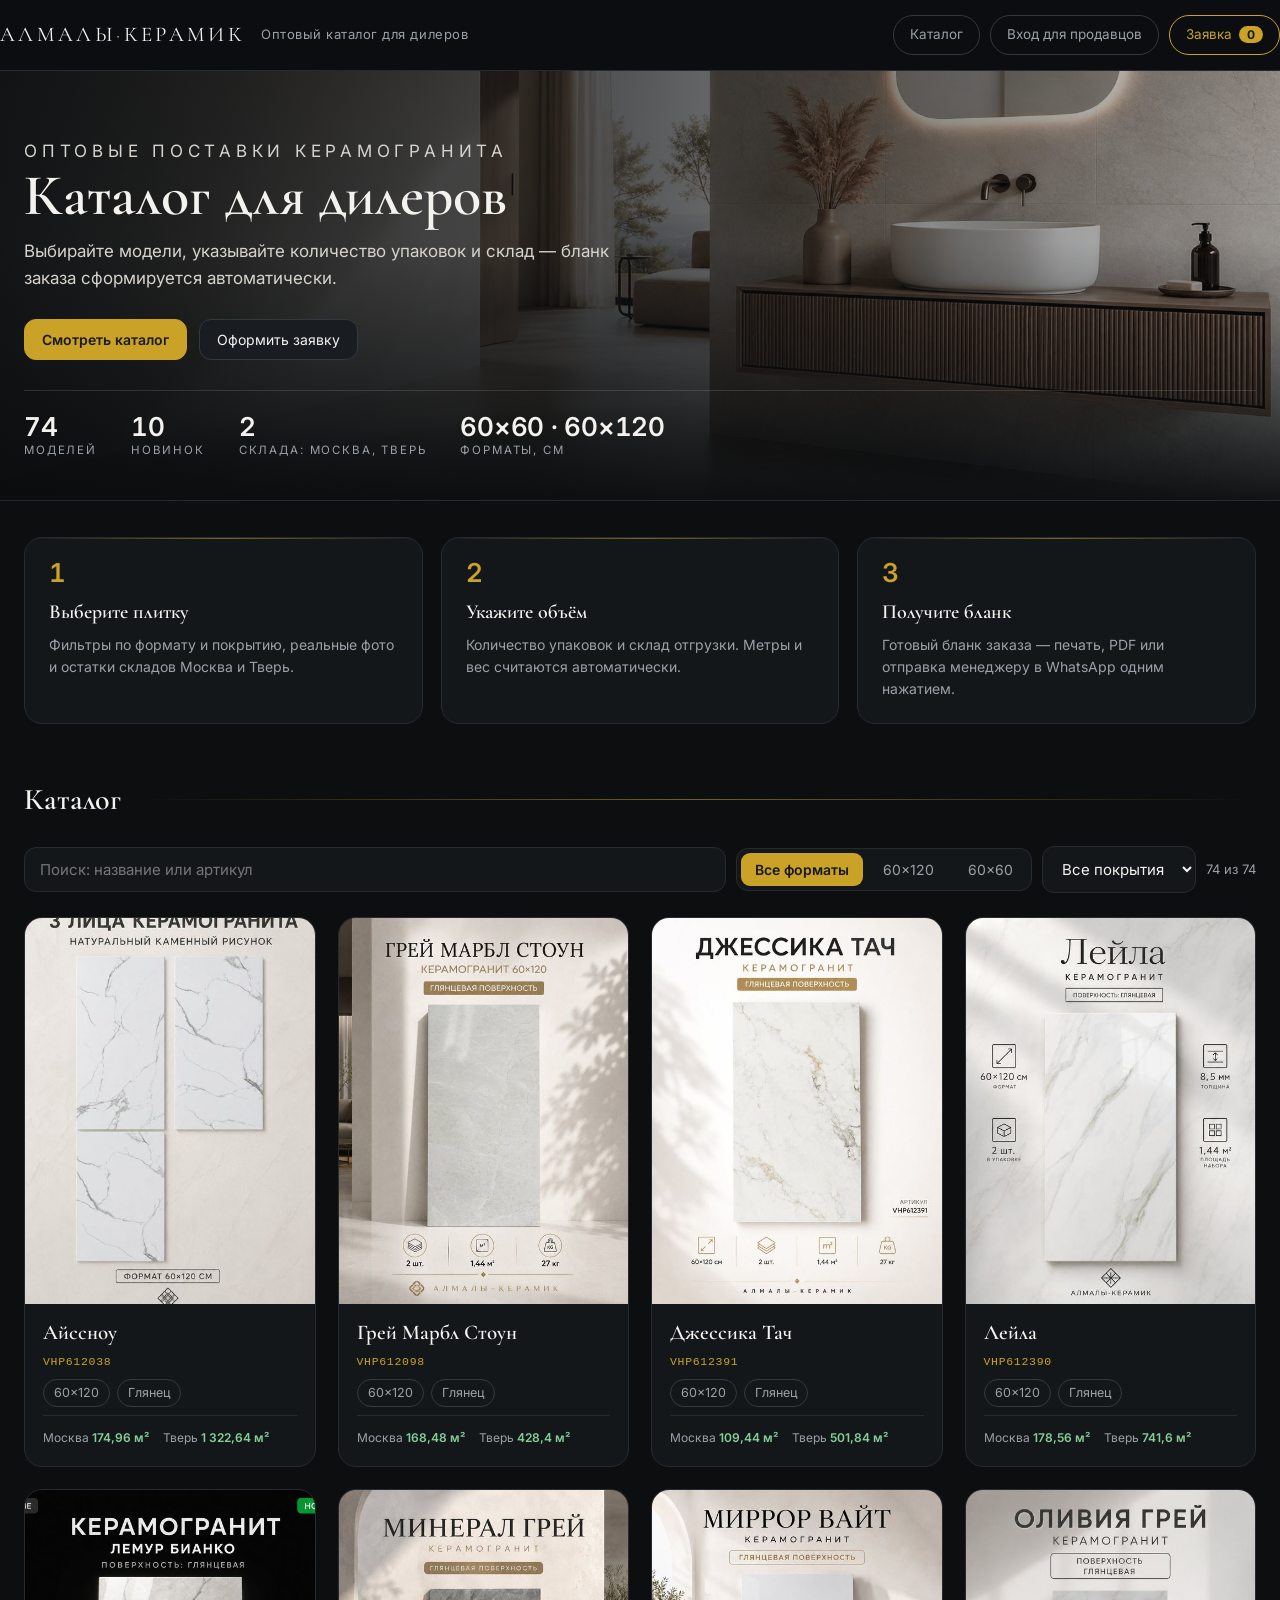
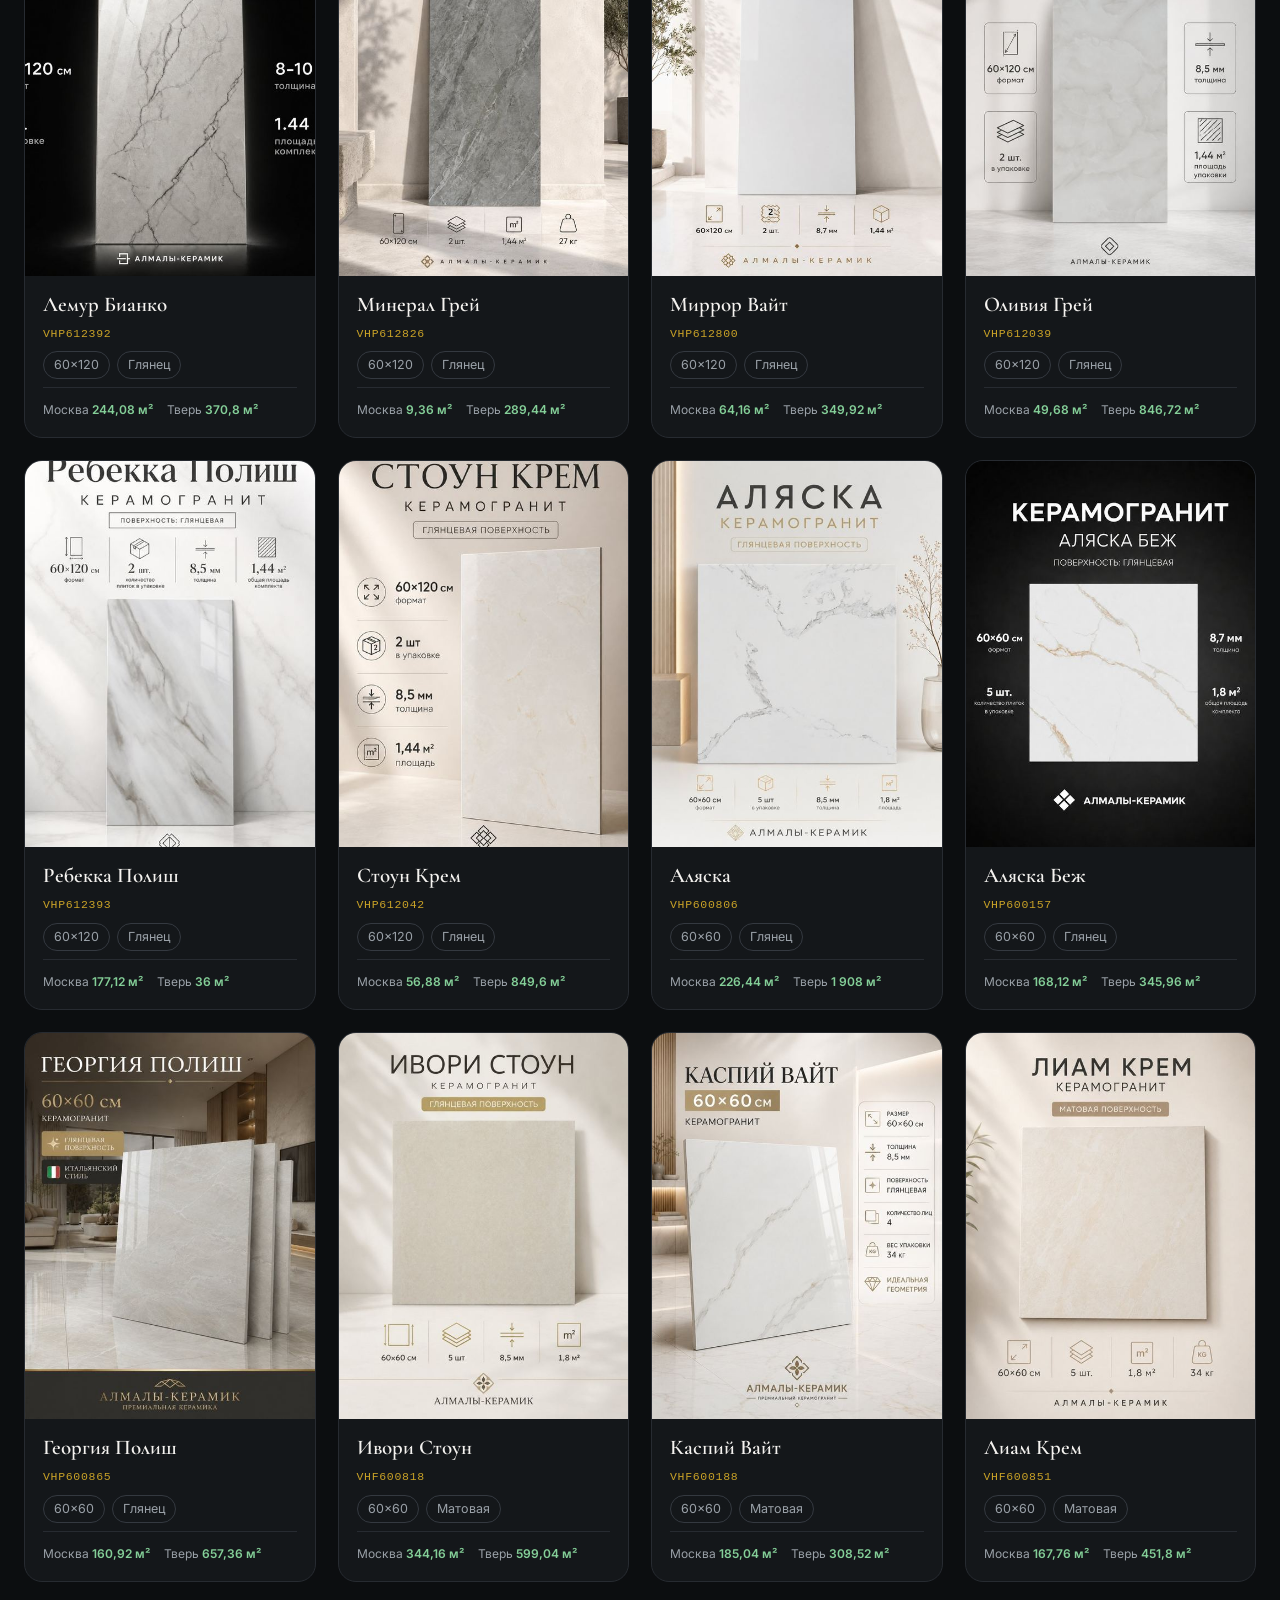
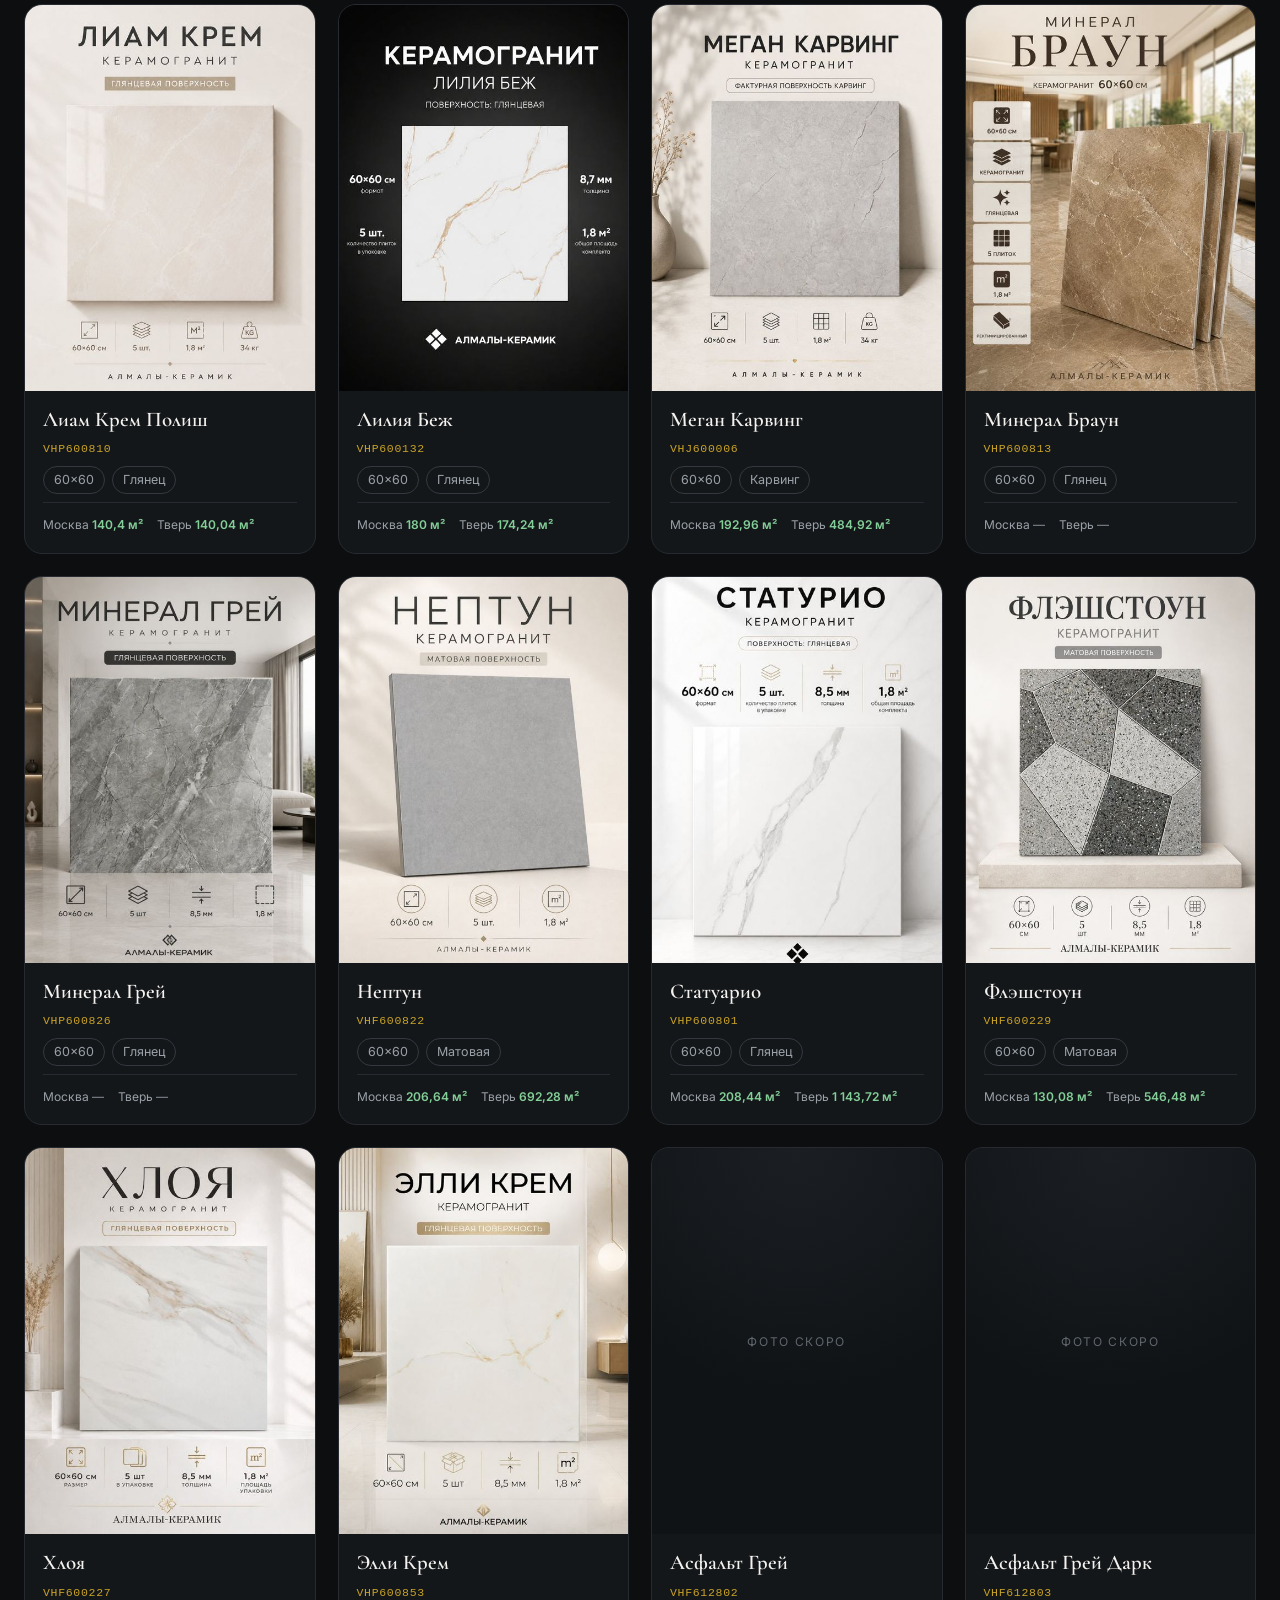
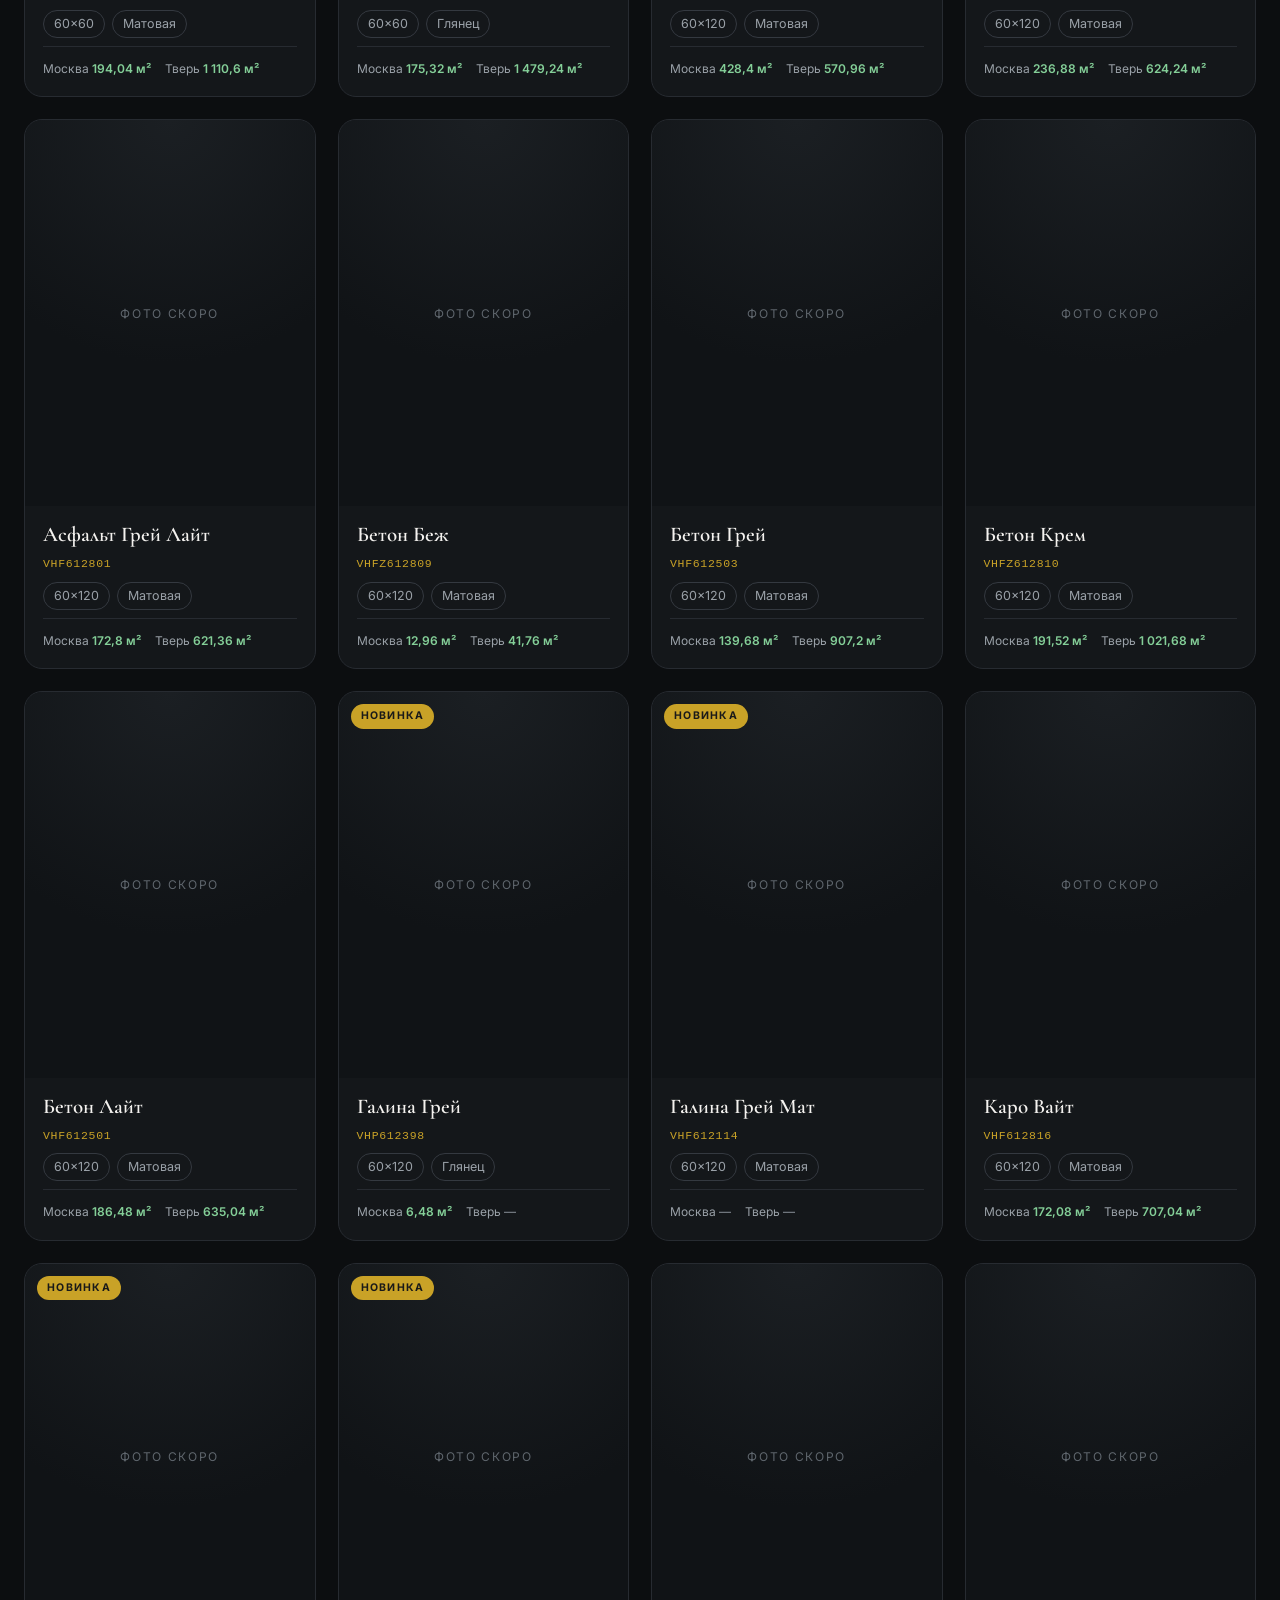
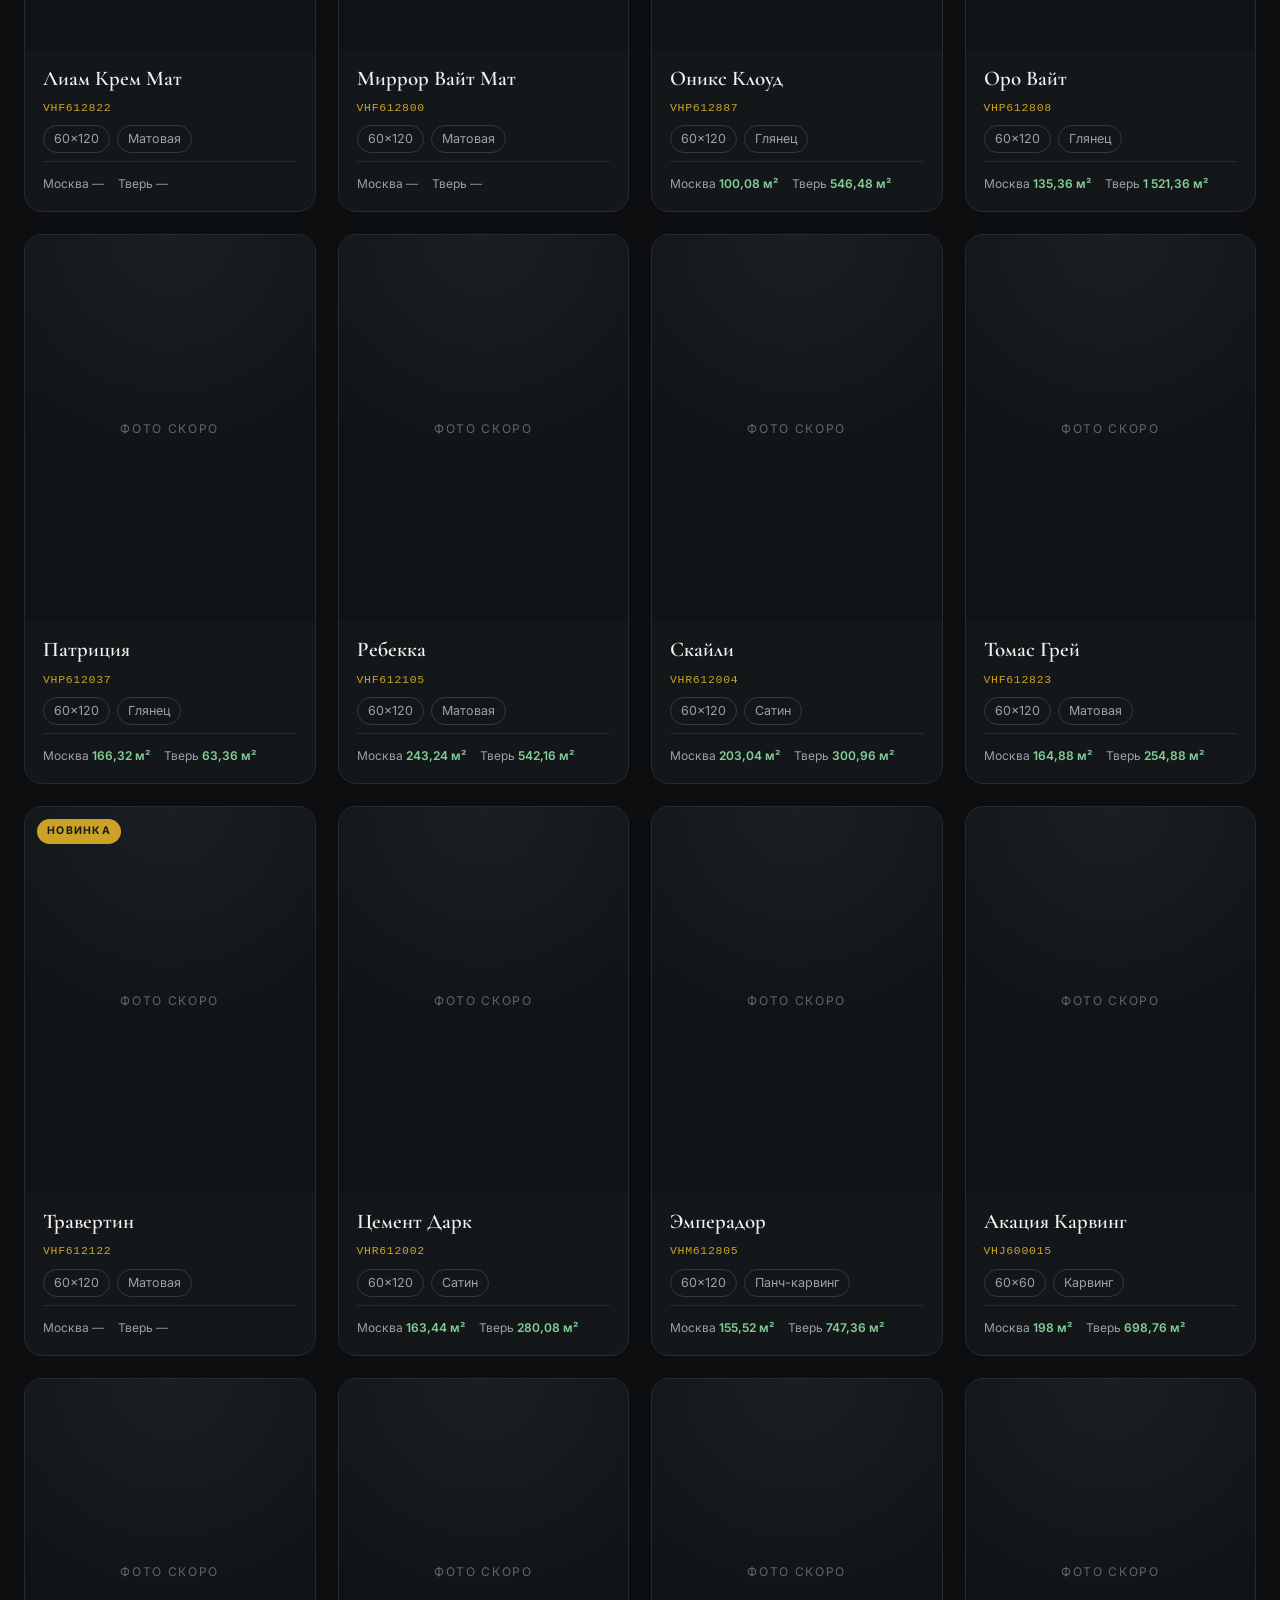
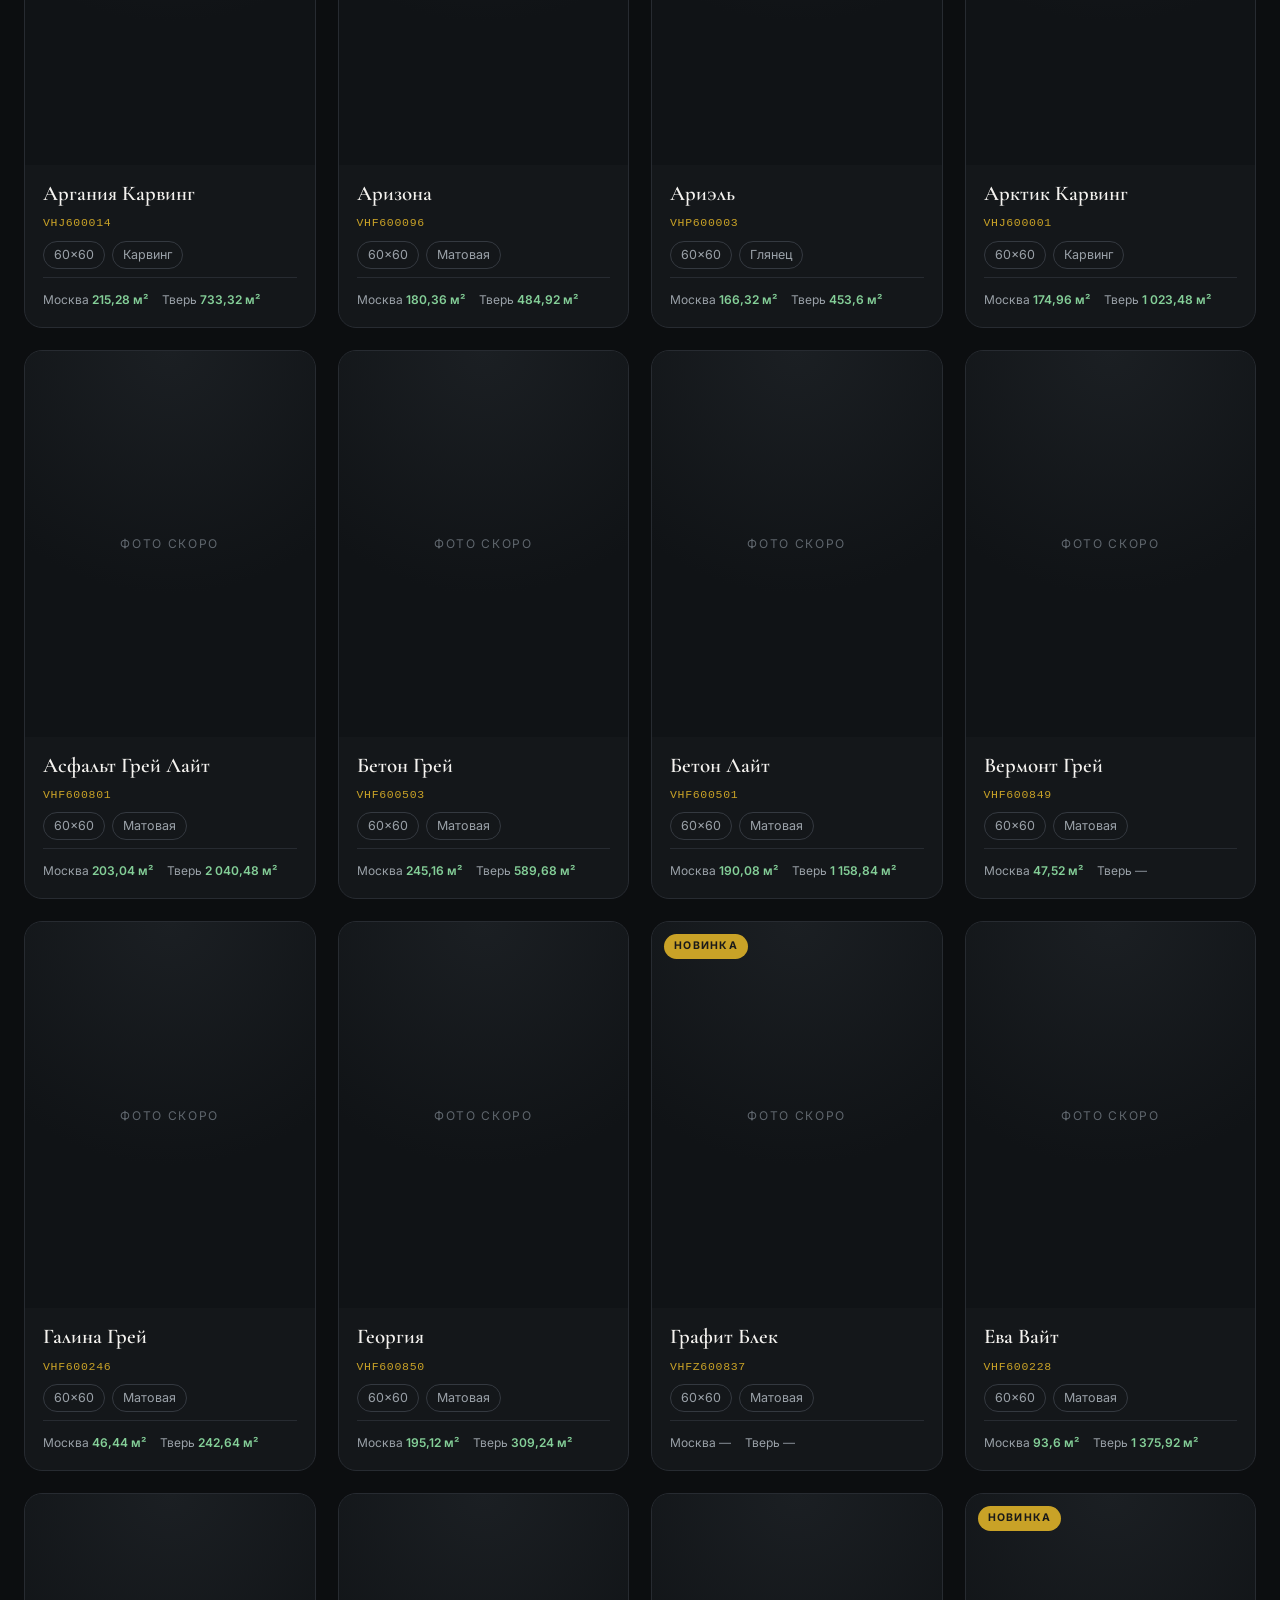
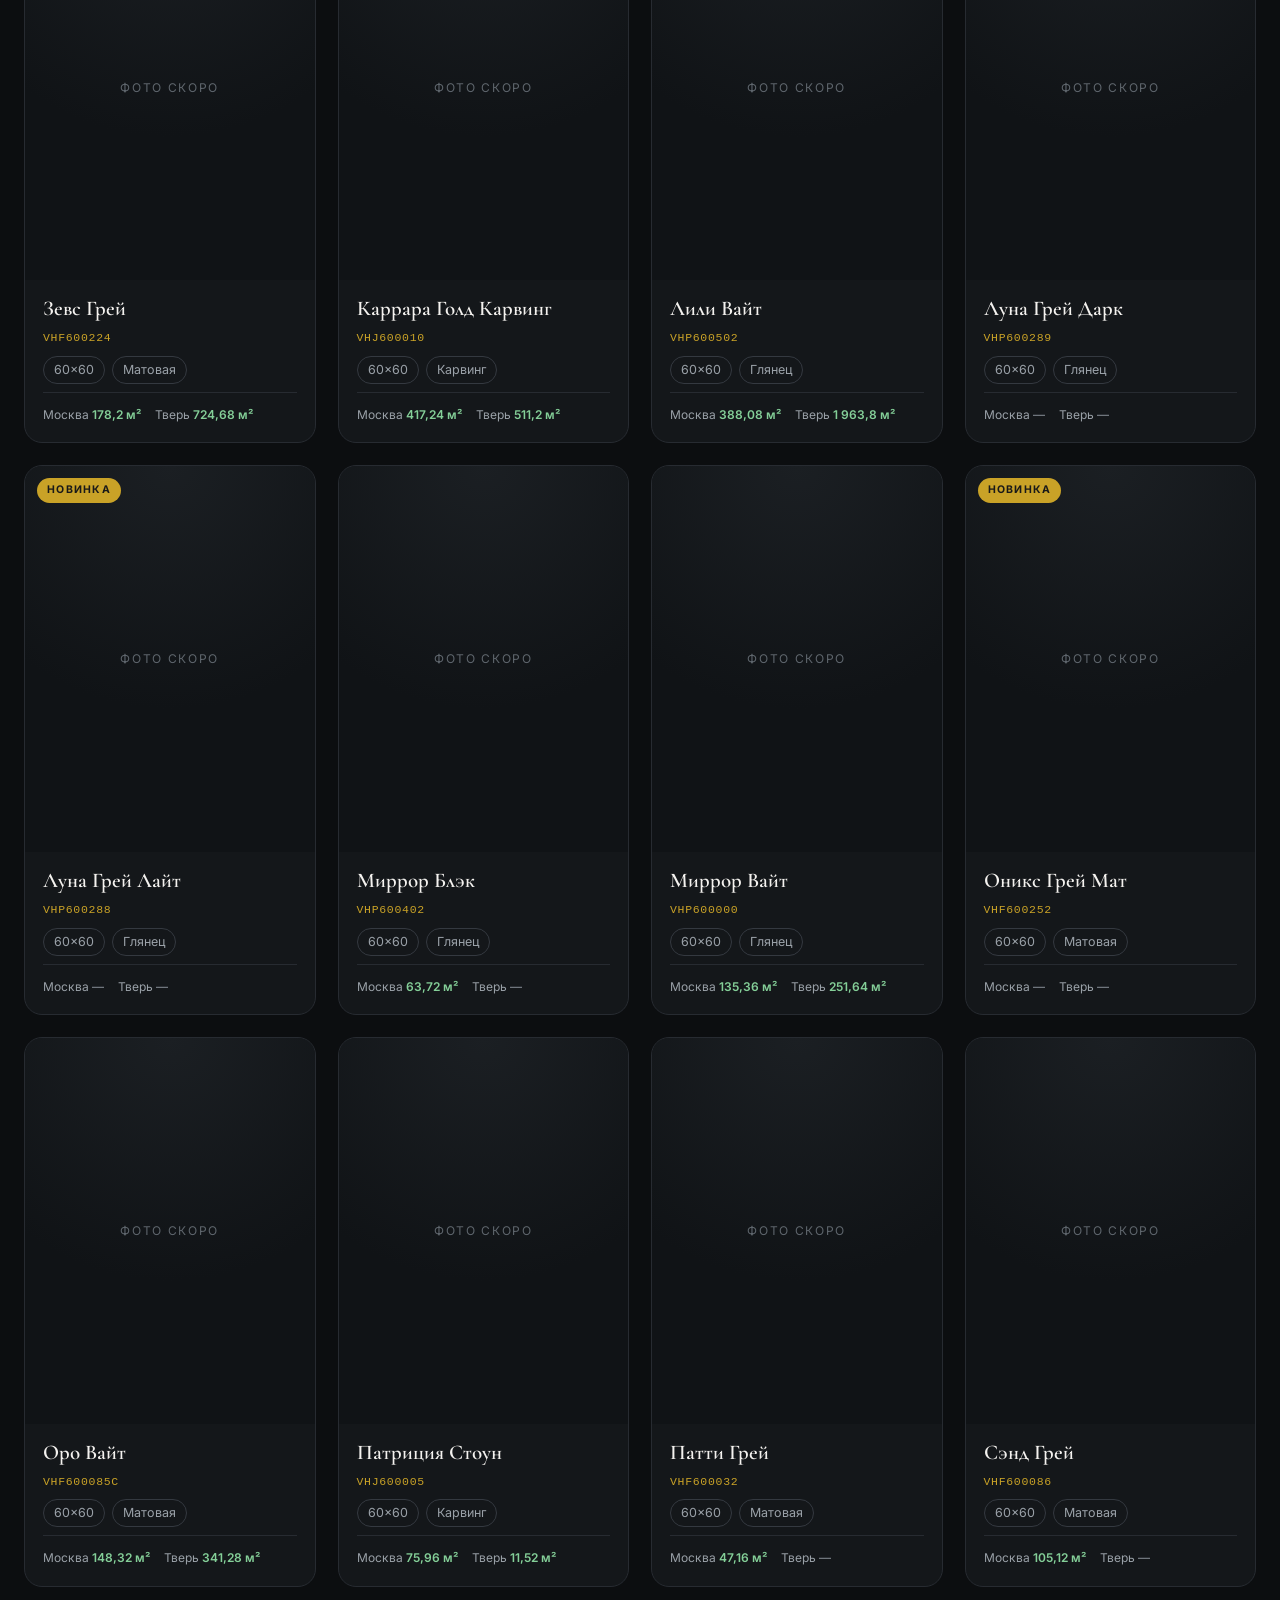
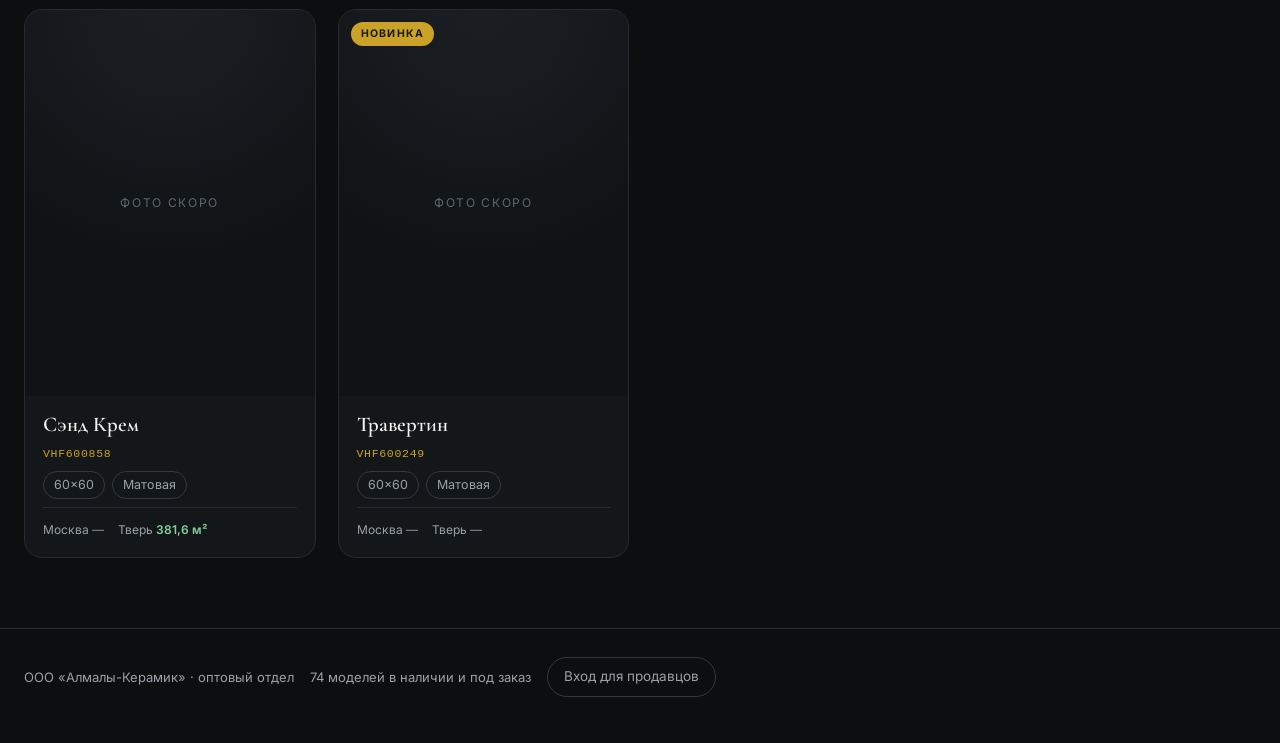
==== docs/index.html @ 5c3a30c6 "Панель: обработчики регистрируются один раз — двойное срабатывание кнопок редактора устранено" ====
<!doctype html>
<html lang="ru">
<meta charset="utf-8">
<meta name="viewport" content="width=device-width,initial-scale=1">
<title>Алмалы-Керамик — каталог для дилеров</title>
<link rel="icon" href="data:image/svg+xml,<svg xmlns='http://www.w3.org/2000/svg' viewBox='0 0 100 100'><rect width='100' height='100' rx='18' fill='%230c0e10'/><path d='M50 20 66 50 50 80 34 50z' fill='%23c9a227'/></svg>">
<link rel="preconnect" href="https://fonts.googleapis.com">
<link rel="preconnect" href="https://fonts.gstatic.com" crossorigin>
<link href="https://fonts.googleapis.com/css2?family=Cormorant+Garamond:wght@500;600&family=Inter:wght@400;500;600&display=swap" rel="stylesheet">
<link rel="stylesheet" href="style.css?v=2608222123">
<header><div class="wrap head">
  <a class="logo" href="index.html">Алмалы<span>·</span>Керамик</a>
  <span class="sub">Оптовый каталог для дилеров</span>
  <span class="right">
    <a class="navlink" href="index.html">Каталог</a>
    <a class="navlink" href="admin.html">Вход для продавцов</a>
    <a class="navlink cart" href="order.html">Заявка<b id="cart-count">0</b></a>
  </span>
</div></header>

<section class="hero">
  <div class="hero-in">
    <p class="eyebrow">Оптовые поставки керамогранита</p>
    <h1>Каталог для дилеров</h1>
    <p>Выбирайте модели, указывайте количество упаковок и склад — бланк заказа сформируется автоматически.</p>
    <div class="hero-cta">
      <a class="btn primary" href="#catalog">Смотреть каталог</a>
      <a class="btn" href="order.html">Оформить заявку</a>
    </div>
    <div class="hero-stats">
      <div><b id="s-models">—</b><span>моделей</span></div>
      <div><b id="s-new">—</b><span>новинок</span></div>
      <div><b>2</b><span>склада: Москва, Тверь</span></div>
      <div><b>60×60 · 60×120</b><span>форматы, см</span></div>
    </div>
  </div>
</section>

<main class="wrap">
  <div class="steps">
    <div class="step"><b>1</b><h3>Выберите плитку</h3>
      <p>Фильтры по формату и покрытию, реальные фото и остатки складов Москва и Тверь.</p></div>
    <div class="step"><b>2</b><h3>Укажите объём</h3>
      <p>Количество упаковок и склад отгрузки. Метры и вес считаются автоматически.</p></div>
    <div class="step"><b>3</b><h3>Получите бланк</h3>
      <p>Готовый бланк заказа — печать, PDF или отправка менеджеру в WhatsApp одним нажатием.</p></div>
  </div>

  <div class="section-title" id="catalog"><h2>Каталог</h2></div>

  <div class="tools">
    <input type="search" id="q" placeholder="Поиск: название или артикул" aria-label="Поиск">
    <div class="chips" id="fmt" role="group" aria-label="Формат"></div>
    <select id="srf" aria-label="Покрытие"><option value="">Все покрытия</option></select>
    <span class="count" id="count"></span>
  </div>
  <div class="grid" id="grid"></div>
</main>

<footer><div class="wrap foot">
  <span>ООО «Алмалы-Керамик» · оптовый отдел</span>
  <span id="stat"></span>
  <a class="navlink" href="admin.html">Вход для продавцов</a>
</div></footer>
<div id="toast"></div>
<script src="config.js?v=2608222123"></script>
<script src="app.js?v=2608222123"></script>
<script>renderCatalog()</script>
---- docs/style.css ----
:root{
  --bg:#0c0e10; --panel:#14171a; --panel2:#191d21; --line:#272b31; --line2:#343940;
  --tx:#f4f2ef; --dim:#9aa1a8; --accent:#c9a227; --accent-soft:rgba(201,162,39,.14);
  --ok:#84cf98; --radius:18px; --max:1280px;
  --gold-line:linear-gradient(90deg,transparent,rgba(201,162,39,.55),transparent);
  --serif:"Cormorant Garamond",Georgia,serif;
  --sans:"Inter",-apple-system,BlinkMacSystemFont,"Segoe UI",Roboto,Arial,sans-serif;
}
*{box-sizing:border-box}
[hidden]{display:none!important}
body{margin:0;background:var(--bg);color:var(--tx);font:16px/1.6 var(--sans);-webkit-font-smoothing:antialiased}
a{color:inherit;text-decoration:none}
img{max-width:100%;display:block}
h1,h2,h3{font-family:var(--serif);font-weight:600}
.wrap{max-width:var(--max);margin:0 auto;padding:0 24px}
:focus-visible{outline:2px solid var(--accent);outline-offset:3px;border-radius:6px}

header{position:sticky;top:0;z-index:20;background:rgba(12,14,16,.88);
  backdrop-filter:saturate(140%) blur(12px);border-bottom:1px solid var(--line)}
.head{display:flex;align-items:center;gap:16px;padding:15px 0}
.logo{font-family:var(--serif);font-size:21px;letter-spacing:.16em;text-transform:uppercase}
.logo span{color:var(--accent)}
.head .sub{color:var(--dim);font-size:13px;letter-spacing:.04em}
.head .right{margin-left:auto;display:flex;gap:10px;align-items:center}
.navlink{border:1px solid var(--line2);border-radius:999px;padding:8px 16px;font-size:13.5px;color:var(--dim);transition:.2s}
.navlink:hover{border-color:var(--accent);color:var(--accent);background:var(--accent-soft)}
.navlink.cart{border-color:var(--accent);color:var(--accent)}
.navlink.cart b{color:#191919;background:var(--accent);border-radius:999px;padding:1px 8px;margin-left:7px;font-size:12px}

.hero{position:relative;min-height:min(52vh,430px);display:flex;align-items:flex-end;
  background:#0c0e10 url("assets/hero.jpg") center/cover no-repeat;border-bottom:1px solid var(--line)}
.hero::after{content:"";position:absolute;inset:0;
  background:linear-gradient(90deg,rgba(10,12,14,.93) 0%,rgba(10,12,14,.7) 48%,rgba(10,12,14,.2) 100%),
             linear-gradient(0deg,rgba(10,12,14,.95) 0%,rgba(10,12,14,0) 60%)}
.hero-in{position:relative;z-index:1;width:100%;max-width:var(--max);margin:0 auto;padding:58px 24px 40px}
.eyebrow{color:var(--accent);font-size:12px;letter-spacing:.28em;text-transform:uppercase;margin:0 0 12px}
.hero h1{margin:0 0 12px;font-size:clamp(34px,5.4vw,58px);line-height:1.06}
.hero p{margin:0;color:#d6d3ce;max-width:56ch;font-size:17px}
.hero-cta{display:flex;gap:12px;flex-wrap:wrap;margin-top:26px}
.hero-stats{display:flex;gap:34px;flex-wrap:wrap;margin-top:30px;padding-top:22px;
  border-top:1px solid rgba(255,255,255,.12)}
.hero-stats div{display:flex;flex-direction:column}
.hero-stats b{font-family:var(--serif);font-size:27px;line-height:1.1}
.hero-stats span{color:var(--dim);font-size:11.5px;letter-spacing:.16em;text-transform:uppercase}

.tools{position:sticky;top:60px;z-index:15;display:flex;flex-wrap:wrap;gap:10px;align-items:center;
  padding:18px 0;background:linear-gradient(180deg,var(--bg) 78%,rgba(12,14,16,0))}
input,select,textarea{background:var(--panel);border:1px solid var(--line);color:var(--tx);
  padding:12px 15px;border-radius:12px;font:15px var(--sans)}
input[type=search]{flex:1;min-width:220px}
.chips{display:flex;gap:6px;background:var(--panel);border:1px solid var(--line);border-radius:12px;padding:4px}
.chip{border:0;background:none;color:var(--dim);font:14px var(--sans);padding:8px 14px;border-radius:9px;cursor:pointer}
.chip[aria-pressed=true]{background:var(--accent);color:#171717;font-weight:600}
.count{color:var(--dim);font-size:13px;margin-left:auto}

.grid{display:grid;gap:22px;grid-template-columns:repeat(auto-fill,minmax(260px,1fr));padding:6px 0 70px}
.card{background:var(--panel);border:1px solid var(--line);border-radius:var(--radius);overflow:hidden;
  display:flex;flex-direction:column;transition:.25s}
.card:hover{transform:translateY(-4px);border-color:var(--line2);box-shadow:0 18px 40px rgba(0,0,0,.45)}
.ph{aspect-ratio:3/4;overflow:hidden;display:flex;align-items:center;justify-content:center;color:#5f666d;
  font-size:12px;letter-spacing:.14em;text-transform:uppercase;
  background:radial-gradient(120% 90% at 50% 0%,#1b1f23 0%,#101316 70%)}
.ph{position:relative}
.ph img{width:100%;height:100%;object-fit:cover;transition:transform .5s}
.card:hover .ph img{transform:scale(1.06)}
.ph::after{content:"Открыть и заказать";position:absolute;inset:auto 0 0 0;padding:14px;text-align:center;
  font-size:13px;letter-spacing:.06em;color:#fff;background:linear-gradient(0deg,rgba(10,12,14,.92),transparent);
  opacity:0;transform:translateY(8px);transition:.25s}
.card:hover .ph::after{opacity:1;transform:none}
.badge-new{position:absolute;top:12px;left:12px;z-index:2;background:var(--accent);color:#191919;
  font-size:10.5px;font-weight:700;letter-spacing:.12em;text-transform:uppercase;padding:4px 10px;border-radius:999px}
.card .b{padding:16px 18px 18px;display:flex;flex-direction:column;gap:8px;flex:1}
.card h3{margin:0;font-size:21px;line-height:1.2}
.tag.new{border-color:var(--accent);color:var(--accent);background:var(--accent-soft);
  font-size:10.5px;letter-spacing:.1em;text-transform:uppercase}
.art{font-family:ui-monospace,Menlo,monospace;font-size:11.5px;color:var(--accent);letter-spacing:.06em}
.meta{color:var(--dim);font-size:12.5px;display:flex;gap:7px;flex-wrap:wrap}
.tag{border:1px solid var(--line2);border-radius:999px;padding:3px 10px}
.stock{display:flex;gap:14px;flex-wrap:wrap;margin-top:auto;padding-top:12px;border-top:1px solid var(--line);
  color:var(--dim);font-size:12px}
.stock b{font-weight:600}.ok{color:var(--ok)}.off{color:#6f757c}

.btn{background:var(--panel2);border:1px solid var(--line2);color:var(--tx);padding:11px 17px;border-radius:12px;
  font:14px var(--sans);cursor:pointer;transition:.2s;display:inline-flex;align-items:center;gap:8px}
.btn:hover:not(:disabled){border-color:var(--accent);color:var(--accent)}
.btn.primary{background:var(--accent);border-color:var(--accent);color:#191919;font-weight:600}
.btn.primary:hover:not(:disabled){background:#d8ae2c;color:#191919}
.btn:disabled{opacity:.45;cursor:default}

/* карточка плитки */
.back{display:inline-block;color:var(--dim);font-size:13.5px;padding:24px 0 10px}
.tile{display:grid;gap:34px;grid-template-columns:minmax(0,1.5fr) minmax(300px,1fr);align-items:start;padding-bottom:70px}
@media(max-width:880px){.tile{grid-template-columns:1fr}}
.main-ph{background:var(--panel);border:1px solid var(--line);border-radius:var(--radius);overflow:hidden}
.main-ph img{width:100%;aspect-ratio:4/3;object-fit:contain;background:#101316}
.thumbs{display:grid;grid-template-columns:repeat(auto-fill,minmax(78px,1fr));gap:10px;margin-top:12px}
.thumbs img{aspect-ratio:1;object-fit:cover;border-radius:10px;border:2px solid transparent;cursor:pointer;opacity:.72}
.thumbs img[aria-current=true]{border-color:var(--accent);opacity:1}
.side{position:sticky;top:88px}
.tile h1{margin:0 0 4px;font-size:clamp(28px,4vw,42px)}
.h2{font-family:var(--sans);font-size:11.5px;letter-spacing:.2em;text-transform:uppercase;color:var(--dim);
  margin:26px 0 2px;font-weight:600}
.spec{width:100%;border-collapse:collapse;margin:12px 0 0}
.spec th,.spec td{text-align:left;padding:10px 0;border-bottom:1px solid var(--line);font-size:14.5px}
.spec th{color:var(--dim);font-weight:400;width:48%}
.add{margin-top:24px;background:var(--panel2);border:1px solid var(--line2);border-radius:var(--radius);
  padding:20px;position:relative;overflow:hidden}
.add::before{content:"";position:absolute;inset:0 0 auto 0;height:1px;background:var(--gold-line)}
.add .h3{margin:0 0 14px;font-family:var(--sans);font-size:11.5px;letter-spacing:.2em;text-transform:uppercase;
  color:var(--dim);font-weight:600}
.add .row{display:flex;gap:10px;flex-wrap:wrap;align-items:flex-end}
.field{display:flex;flex-direction:column;gap:6px;flex:1;min-width:130px}
.field label{color:var(--dim);font-size:12px;letter-spacing:.08em;text-transform:uppercase}
.field input,.field select{width:100%}
.calc{color:var(--dim);font-size:13px;margin:12px 0 0}
.calc b{color:var(--tx)}

/* бланк заказа */
.form-grid{display:grid;gap:16px;grid-template-columns:repeat(auto-fit,minmax(230px,1fr))}
.block{background:var(--panel);border:1px solid var(--line);border-radius:var(--radius);padding:24px 26px;
  margin-bottom:20px;position:relative;overflow:hidden}
.block::before{content:"";position:absolute;inset:0 0 auto 0;height:1px;background:var(--gold-line)}
.block h2{margin:0 0 4px;font-size:25px;display:flex;align-items:center;gap:12px}
.block h2 i{font-style:normal;font-family:var(--sans);font-size:12px;font-weight:600;letter-spacing:.1em;
  color:var(--accent);border:1px solid var(--accent);border-radius:999px;width:26px;height:26px;
  display:inline-flex;align-items:center;justify-content:center}
.block .lead{color:var(--dim);font-size:13.5px;margin:0 0 18px}
.items{width:100%;border-collapse:collapse}
.items th{text-align:left;color:var(--dim);font-size:11.5px;letter-spacing:.12em;text-transform:uppercase;
  padding:0 10px 10px 0;font-weight:600}
.items td{padding:12px 10px 12px 0;border-top:1px solid var(--line);font-size:14.5px;vertical-align:middle}
.items tfoot td{border-top:2px solid var(--line2);font-weight:600}
.items .thumb{width:54px;height:54px;object-fit:cover;border-radius:9px}
.items input,.items select{padding:8px 10px;font-size:14px}
.items .qty{width:92px}
.rm{background:none;border:0;color:var(--dim);font-size:17px;cursor:pointer;padding:4px 8px}
.rm:hover{color:#e88}
.empty{color:var(--dim);text-align:center;padding:40px 0}
.summary{display:flex;gap:26px;flex-wrap:wrap;align-items:center;background:var(--panel2);
  border:1px solid var(--line2);border-radius:var(--radius);padding:18px 24px;margin-bottom:20px}
.summary div{display:flex;flex-direction:column}
.summary b{font-family:var(--serif);font-size:26px;line-height:1.1}
.summary span{color:var(--dim);font-size:11.5px;letter-spacing:.14em;text-transform:uppercase}
.actions{display:flex;gap:12px;flex-wrap:wrap;margin:24px 0 60px}
.note{color:var(--dim);font-size:13px;margin:10px 0 0}
.req{color:var(--accent)}
.err{border-color:#8c4a4a!important}

/* печатный бланк */
.sheet{background:#fff;color:#111;border-radius:12px;padding:34px 38px;margin-bottom:24px;
  font:13.5px/1.5 var(--sans)}
.sheet h1{font-family:var(--serif);font-size:26px;margin:0}
.sheet .top{display:flex;justify-content:space-between;gap:20px;border-bottom:2px solid #111;
  padding-bottom:16px;margin-bottom:20px;align-items:flex-start}
.sheet .mark{display:flex;gap:12px;align-items:center}
.sheet .mark svg{width:38px;height:38px;flex:none}
.sheet .company{font-size:12px;color:#555;line-height:1.5}
.sheet .no{text-align:right;font-size:12px;color:#555}
.sheet .no b{display:block;font-size:19px;color:#111;font-family:var(--serif)}
.sheet .pairs{display:grid;grid-template-columns:repeat(2,1fr);gap:8px 28px;margin-bottom:20px}
.sheet .pair{display:flex;gap:8px;border-bottom:1px dotted #bbb;padding-bottom:5px;font-size:13px}
.sheet .pair span{color:#666;min-width:132px}
.sheet table{width:100%;border-collapse:collapse;margin-bottom:16px}
.sheet th,.sheet td{border:1px solid #bbb;padding:7px 9px;font-size:12.5px;text-align:left}
.sheet th{background:#f2efe9;font-weight:600}
.sheet td.num,.sheet th.num{text-align:right;white-space:nowrap}
.sheet tfoot td{font-weight:700;background:#faf8f4}
.sheet .signs{display:flex;gap:40px;margin-top:34px;font-size:12.5px;color:#555}
.sheet .signs div{flex:1;border-top:1px solid #999;padding-top:6px}
.sheet .foot{margin-top:22px;font-size:11px;color:#777}

.steps{display:grid;gap:18px;grid-template-columns:repeat(auto-fit,minmax(230px,1fr));padding:36px 0 6px}
.step{background:var(--panel);border:1px solid var(--line);border-radius:var(--radius);padding:22px 24px;
  position:relative;overflow:hidden}
.step::before{content:"";position:absolute;inset:0 0 auto 0;height:1px;background:var(--gold-line)}
.step b{display:block;font-family:var(--serif);font-size:34px;color:var(--accent);line-height:1;margin-bottom:10px}
.step h3{margin:0 0 6px;font-size:20px}
.step p{margin:0;color:var(--dim);font-size:14px}
.section-title{display:flex;align-items:center;gap:16px;margin:46px 0 4px}
.section-title h2{margin:0;font-size:30px;white-space:nowrap}
.section-title::after{content:"";flex:1;height:1px;background:var(--gold-line)}

footer{border-top:1px solid var(--line);color:var(--dim);font-size:13px;padding:28px 0 46px}
.foot{display:flex;gap:16px;flex-wrap:wrap;align-items:center}
#toast{position:fixed;left:50%;bottom:26px;transform:translateX(-50%);background:#1b1f23;border:1px solid var(--line2);
  border-radius:12px;padding:12px 20px;font-size:14px;z-index:60;display:none;box-shadow:0 14px 34px rgba(0,0,0,.5)}

@media(max-width:640px){
  .head .sub{display:none}.logo{font-size:17px;letter-spacing:.1em}.wrap{padding:0 16px}
  .hero-in{padding:44px 16px 30px}.sheet{padding:22px 18px}
  .items thead{display:none}
  .items td{display:block;border:0;padding:4px 0}
  .items tr{display:block;border-top:1px solid var(--line);padding:14px 0}
  .items tfoot td{display:block}
}
@media print{
  body{background:#fff}
  header,footer,.tools,.actions,.block,.note,#toast{display:none!important}
  .sheet{border-radius:0;padding:0;margin:0;font-size:12px}
  .wrap{padding:0;max-width:none}
  @page{size:A4;margin:14mm}
}

/* ---------- оформление заявки ---------- */
.page-title{font-size:clamp(30px,4vw,44px);margin:6px 0 6px}
.lead{color:var(--dim);font-size:14px;margin:0 0 18px;max-width:70ch}
.steps-line{display:flex;gap:10px;flex-wrap:wrap;align-items:center;padding:26px 0 4px;
  color:var(--dim);font-size:12.5px;letter-spacing:.1em;text-transform:uppercase}
.steps-line span{display:flex;align-items:center;gap:10px}
.steps-line span::after{content:"›";color:var(--line2)}
.steps-line span:last-child::after{content:""}
.steps-line .is-done{color:var(--dim)}
.steps-line .is-now{color:var(--accent)}
.btn.big{padding:14px 26px;font-size:15px}
.btn.wide{width:100%;justify-content:center;margin-top:14px}
.btn.ghost{border-color:transparent;color:var(--dim)}
.btn.ghost:hover{color:#e0a1a1;border-color:#7a4141}
.navlink.cart.filled{background:var(--accent);color:#191919;border-color:var(--accent)}
.navlink.cart.filled b{background:#191919;color:var(--accent)}

.calc{margin:14px 0 0;display:flex;flex-direction:column;gap:7px}
.calc-row{display:flex;justify-content:space-between;gap:12px;font-size:13.5px;color:var(--dim);
  border-bottom:1px dashed var(--line);padding-bottom:6px}
.calc-row b{color:var(--tx);font-weight:600}
.calc-note{color:#e0b57a;font-size:12.5px}

.items .thumb.noimg{display:block;background:#101316;border-radius:9px;width:54px;height:54px}
.items .qty{width:110px}
.empty{color:var(--dim);text-align:center;padding:34px 0;display:flex;flex-direction:column;
  align-items:center;gap:16px}

.done{background:var(--panel);border:1px solid var(--accent);border-radius:var(--radius);
  padding:40px 30px;text-align:center;margin:26px 0}
.done-mark{width:64px;height:64px;border-radius:50%;background:var(--accent);color:#191919;
  font-size:32px;font-weight:700;display:flex;align-items:center;justify-content:center;margin:0 auto 18px}
.done h2{margin:0 0 8px;font-size:30px}
.done p{color:var(--dim);margin:0 auto;max-width:52ch}

/* ---------- панель продавца ---------- */
.gate{max-width:520px;margin:80px auto;padding:0 24px;text-align:center}
.gate h1{font-size:36px;margin:0 0 10px}
.gate input{width:100%;margin:0 0 12px}
.kpis{display:grid;gap:14px;grid-template-columns:repeat(auto-fit,minmax(160px,1fr));padding:22px 0 4px}
.kpi{background:var(--panel);border:1px solid var(--line);border-radius:var(--radius);padding:18px 20px}
.kpi.accent{border-color:var(--accent);background:var(--accent-soft)}
.kpi b{display:block;font-family:var(--serif);font-size:32px;line-height:1.1}
.kpi span{color:var(--dim);font-size:11.5px;letter-spacing:.14em;text-transform:uppercase}

.orders{display:flex;flex-direction:column;gap:14px;padding-bottom:60px}
.order{background:var(--panel);border:1px solid var(--line);border-radius:var(--radius);padding:20px 22px}
.order.is-new{border-color:var(--accent)}
.o-hd{display:flex;gap:14px;align-items:center;flex-wrap:wrap}
.o-hd b{font-size:19px;font-family:var(--serif)}
.o-hd .when{color:var(--dim);font-size:12.5px;margin-left:10px}
.o-act{margin-left:auto;display:flex;gap:8px;align-items:center;flex-wrap:wrap}
.o-act select{padding:8px 12px;font-size:13.5px}
.status{border-radius:999px;padding:5px 13px;font-size:12.5px;border:1px solid var(--line2);color:var(--dim)}
.status.s-new{border-color:var(--accent);color:var(--accent);background:var(--accent-soft)}
.status.s-work{border-color:#4d7ea8;color:#8fbede}
.status.s-done{border-color:#3f7a52;color:var(--ok)}
.status.s-cancel{border-color:#7a4141;color:#e0a1a1}
.o-who{display:flex;gap:16px;flex-wrap:wrap;align-items:center;margin-top:14px;padding-top:14px;
  border-top:1px solid var(--line)}
.who-main b{font-size:16px}
.who-main .art{margin-left:10px}
.who-main div{color:var(--dim);font-size:13.5px}
.who-contacts{margin-left:auto;display:flex;gap:8px;flex-wrap:wrap}
.who-contacts .btn{padding:8px 14px;font-size:13px}
.o-terms{display:flex;gap:16px;flex-wrap:wrap;color:var(--dim);font-size:13px;margin-top:10px}
.o-items{width:100%;border-collapse:collapse;margin-top:12px}
.o-items td{padding:8px 10px 8px 0;border-top:1px solid var(--line);font-size:13.5px;color:var(--dim)}
.o-items td:first-child{color:var(--tx)}
.o-items .sum td{border-top:2px solid var(--line2);color:var(--tx);font-weight:600}
.o-note{color:var(--dim);font-size:13px;margin:10px 0 0}

@media(max-width:640px){
  .o-act,.who-contacts{margin-left:0;width:100%}
  .o-items td{display:inline-block;border:0;padding:2px 10px 2px 0}
  .o-items tr{display:block;border-top:1px solid var(--line);padding:8px 0}
  .items td[data-l]::before{content:attr(data-l);display:block;color:var(--dim);font-size:11px;
    letter-spacing:.1em;text-transform:uppercase;margin-bottom:4px}
  .items td[data-l=""]::before{display:none}
}

/* ---------- вход в панель продавца ---------- */
.gate{display:flex;align-items:center;justify-content:center;min-height:calc(100vh - 150px);padding:40px 20px}
.gate-card{background:var(--panel);border:1px solid var(--line);border-radius:var(--radius);
  padding:38px 34px;max-width:420px;width:100%;text-align:center;position:relative;overflow:hidden}
.gate-card::before{content:"";position:absolute;inset:0 0 auto 0;height:1px;background:var(--gold-line)}
.gate-mark{width:56px;height:56px;margin:0 auto 16px;display:block}
.gate-card h1{font-size:30px;margin:0 0 8px}
.gate-card .lead{margin:0 0 22px}
.gate-card form{display:flex;flex-direction:column;gap:12px;text-align:left}
.gate-card input{text-align:left}
.gate-card input[type=text],.gate-card input:not([type]),.gate-card input[type=password]{width:100%}
.remember{display:flex;align-items:center;gap:9px;color:var(--dim);font-size:13px;cursor:pointer;
  text-align:left;margin:2px 0 4px}
.remember input{accent-color:var(--accent)}
.gate-back{margin:20px 0 0;font-size:13px}
.gate-back a{color:var(--dim)}
.gate-back a:hover{color:var(--accent)}
.navlink.who{border-color:var(--accent);color:var(--accent);background:var(--accent-soft);cursor:default}
.paste-box{display:flex;gap:10px;flex-wrap:wrap;margin:4px 0 6px}
.paste-box input{flex:1;min-width:240px}

/* ---------- цифры ровным шрифтом ----------
   В Cormorant цифры старостильные (разной высоты) — номера заявок и счётчики выглядели «прыгающими». */
.kpi b, .summary b, .hero-stats b, .step b, .o-hd b, .sheet .no b, .items b, .o-items b, .calc-row b {
  font-family: var(--sans);
  font-weight: 600;
  letter-spacing: -.01em;
  font-variant-numeric: tabular-nums lining-nums;
}
.kpi b, .summary b, .hero-stats b { font-size: 26px }
.step b { font-size: 26px; color: var(--accent) }
.o-hd b { font-size: 17px }
.sheet .no b { font-size: 17px }

/* ---------- вкладки панели ---------- */
.tabs{display:flex;gap:6px;padding:22px 0 4px;border-bottom:1px solid var(--line);margin-bottom:6px}
.tab{background:none;border:0;border-bottom:2px solid transparent;color:var(--dim);cursor:pointer;
  font:15px var(--sans);padding:10px 14px;margin-bottom:-1px}
.tab:hover{color:var(--tx)}
.tab[aria-selected=true]{color:var(--accent);border-bottom-color:var(--accent);font-weight:600}

/* ---------- редактор каталога ---------- */
.layout{display:grid;grid-template-columns:300px minmax(0,1fr);gap:24px;align-items:start;padding:20px 0 50px}
@media(max-width:900px){.layout{grid-template-columns:1fr;gap:14px}
  .side-list{position:static!important;max-height:44vh}}
.side-list{background:var(--panel);border:1px solid var(--line);border-radius:var(--radius);padding:12px;
  position:sticky;top:84px;max-height:calc(100vh - 120px);display:flex;flex-direction:column;gap:10px}
.side-list input[type=search]{width:100%;min-width:0}
.side-scroll{overflow-y:auto;display:flex;flex-direction:column;gap:4px;margin:-4px;padding:4px}
.item{display:flex;gap:10px;align-items:center;padding:8px;border-radius:10px;cursor:pointer;
  border:1px solid transparent;text-align:left;background:none;color:inherit;font:inherit;width:100%}
.item:hover{background:var(--panel2)}
.item[aria-current=true]{border-color:var(--accent);background:var(--accent-soft)}
.item img,.item .noimg{width:42px;height:42px;border-radius:8px;object-fit:cover;flex:none;background:#101316}
.item .noimg{display:flex;align-items:center;justify-content:center;color:#565c63;font-size:16px}
.item b{display:block;font-weight:500;font-size:14px;line-height:1.25}
.item small{color:var(--dim);font-size:11.5px;font-family:ui-monospace,Menlo,monospace}
.item .cnt{margin-left:auto;color:var(--dim);font-size:12px}

.work{background:var(--panel);border:1px solid var(--line);border-radius:var(--radius);
  padding:22px 24px 26px;min-height:50vh}
.work-hd{display:flex;gap:14px;align-items:flex-start;flex-wrap:wrap;margin-bottom:6px}
.work-hd .right{margin-left:auto}
.shots{display:grid;grid-template-columns:repeat(auto-fill,minmax(150px,1fr));gap:14px;margin-top:20px}
@media(max-width:640px){.shots{grid-template-columns:repeat(auto-fill,minmax(120px,1fr));gap:10px}}
.shot{position:relative;border-radius:12px;overflow:hidden;background:#101316;border:2px solid transparent;
  touch-action:none;cursor:grab;user-select:none;-webkit-user-select:none;transition:border-color .2s}
.shot .img-wrap{position:relative;display:block}
.shot img{width:100%;aspect-ratio:3/4;object-fit:cover;pointer-events:none}
.shot.cover{border-color:var(--accent)}
.shot.dragging{cursor:grabbing;opacity:.9;pointer-events:none;z-index:5;box-shadow:0 16px 36px rgba(0,0,0,.6)}
.shot .num{position:absolute;top:8px;left:8px;background:rgba(12,14,16,.82);border-radius:7px;
  padding:2px 8px;font-size:12px;color:var(--tx)}
.shot.cover .num{background:var(--accent);color:#191919;font-weight:600}
.shot .acts{position:absolute;right:8px;top:8px;display:flex;gap:6px;opacity:0;transition:.2s}
.shot:hover .acts,.shot:focus-within .acts{opacity:1}
@media(hover:none){.shot .acts{opacity:1}}
.icon{width:30px;height:30px;border-radius:8px;border:1px solid var(--line2);background:rgba(12,14,16,.86);
  color:var(--tx);font-size:14px;line-height:1;cursor:pointer;display:flex;align-items:center;justify-content:center}
.icon:hover{border-color:var(--accent);color:var(--accent)}
.shot.gone{opacity:.28}
.drop{order:99;border:2px dashed var(--line2);border-radius:12px;display:flex;flex-direction:column;gap:6px;
  align-items:center;justify-content:center;text-align:center;color:var(--dim);font-size:13px;
  cursor:pointer;padding:16px;aspect-ratio:3/4;transition:.2s}
.drop:hover,.drop.over{border-color:var(--accent);color:var(--accent);background:var(--accent-soft)}
.drop b{font-size:22px;font-weight:400}
.bar{position:sticky;bottom:0;margin-top:22px;padding:14px 0 0;border-top:1px solid var(--line);
  display:flex;gap:10px;align-items:center;flex-wrap:wrap;background:var(--panel)}
.bar .status{color:var(--dim);font-size:13px}
.bar .right{margin-left:auto;display:flex;gap:10px}
.dirty{color:var(--accent)}
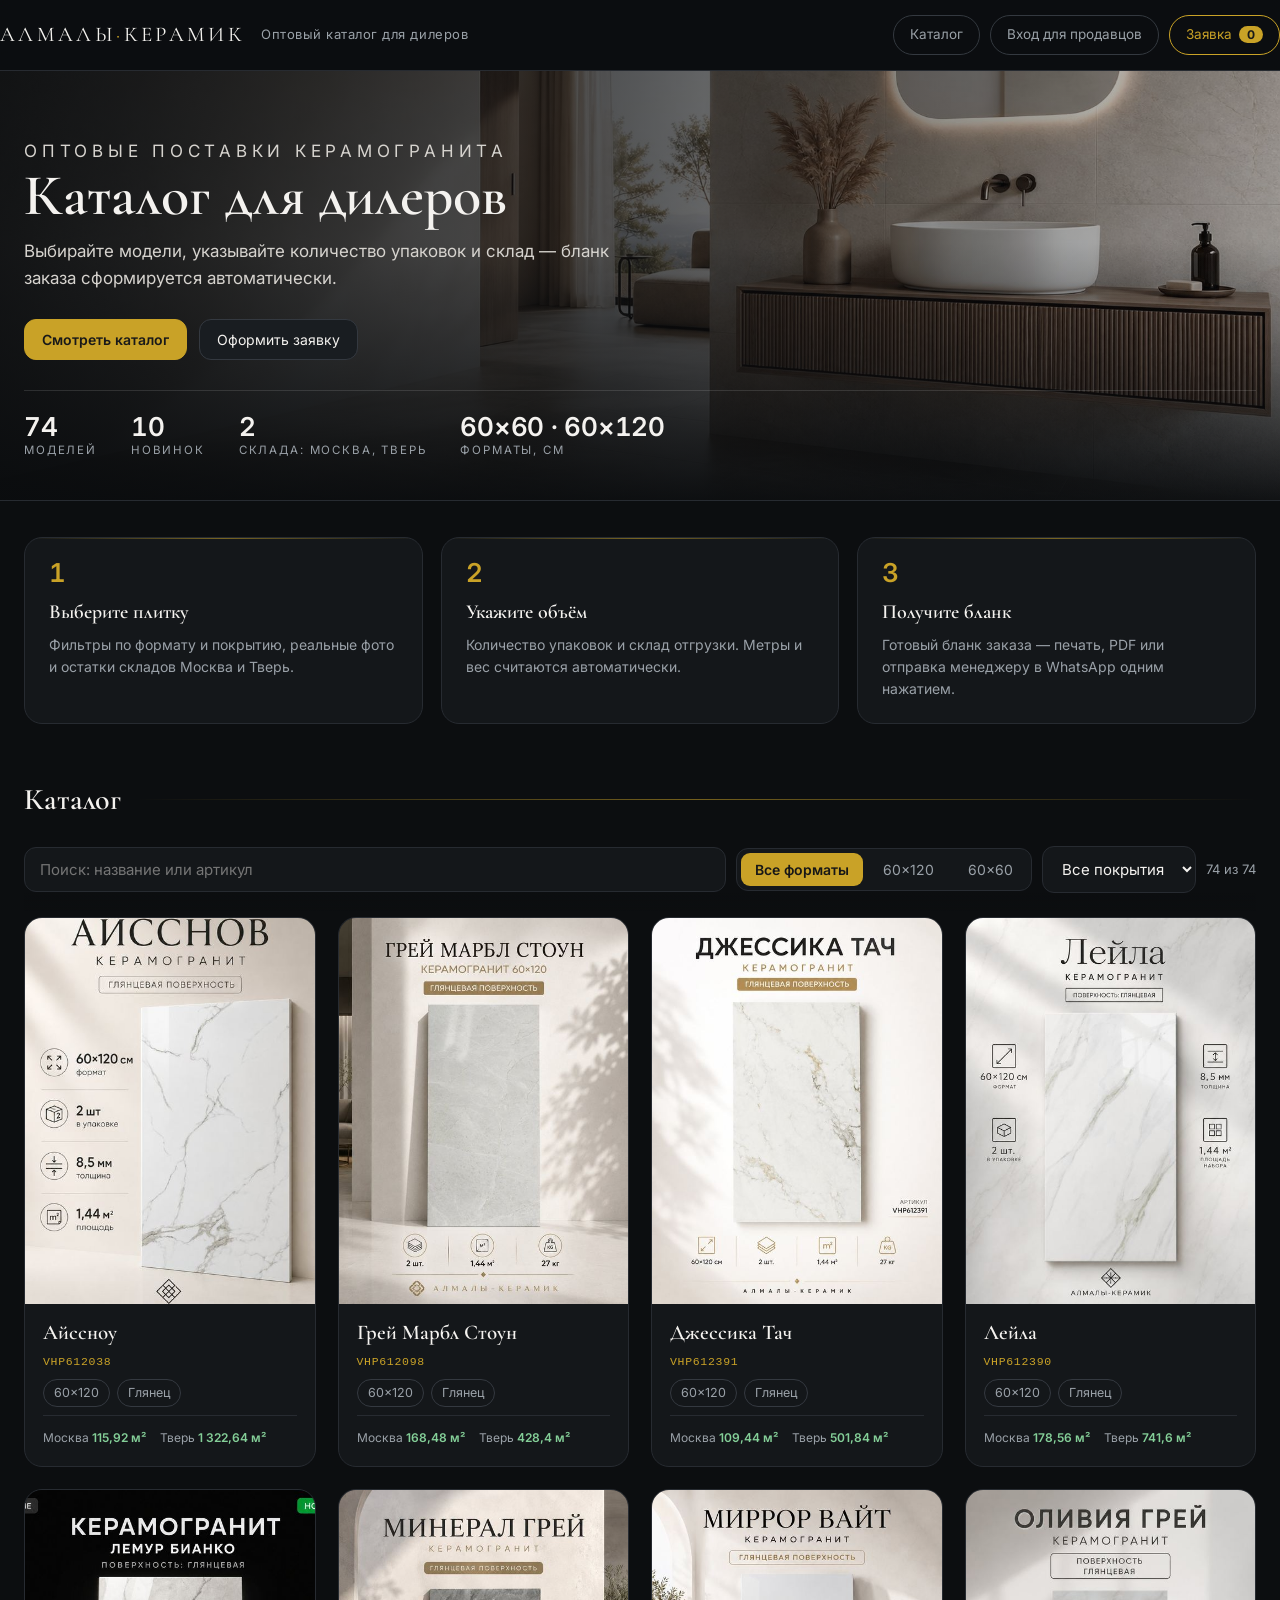
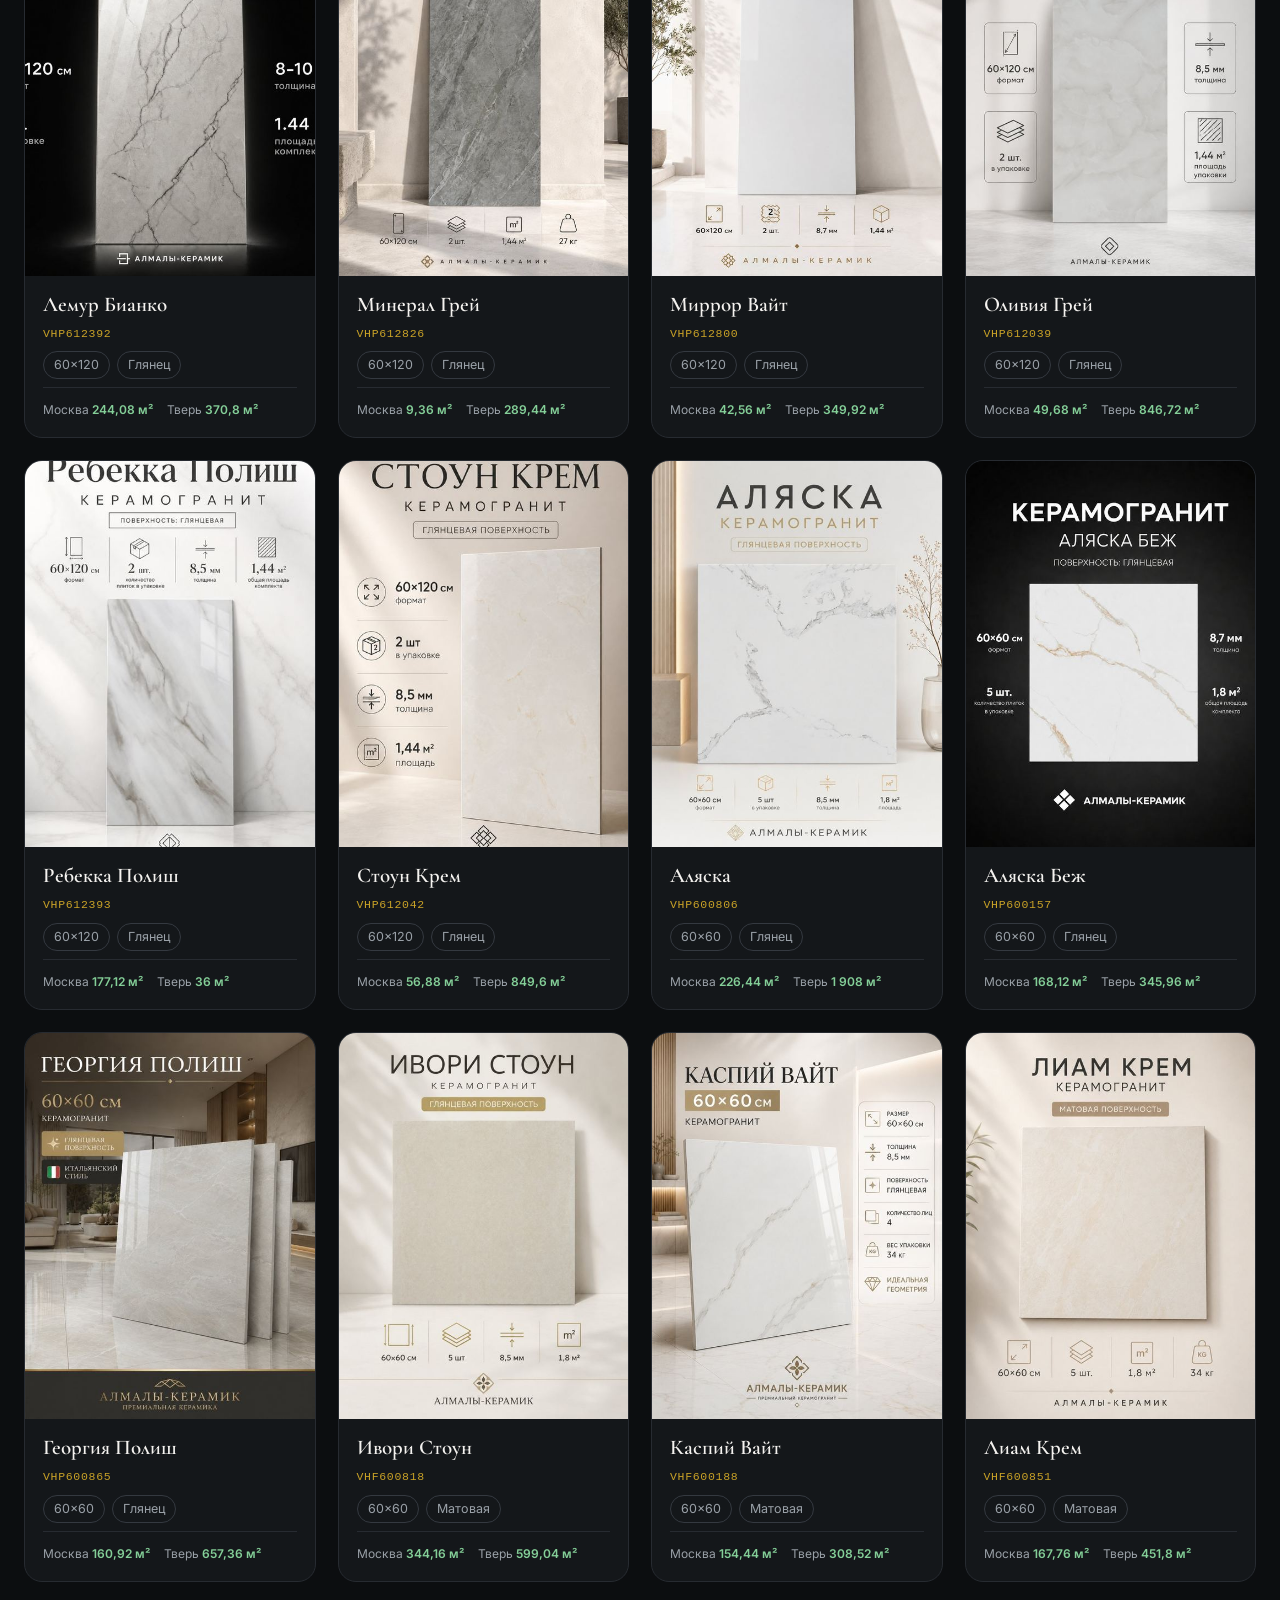
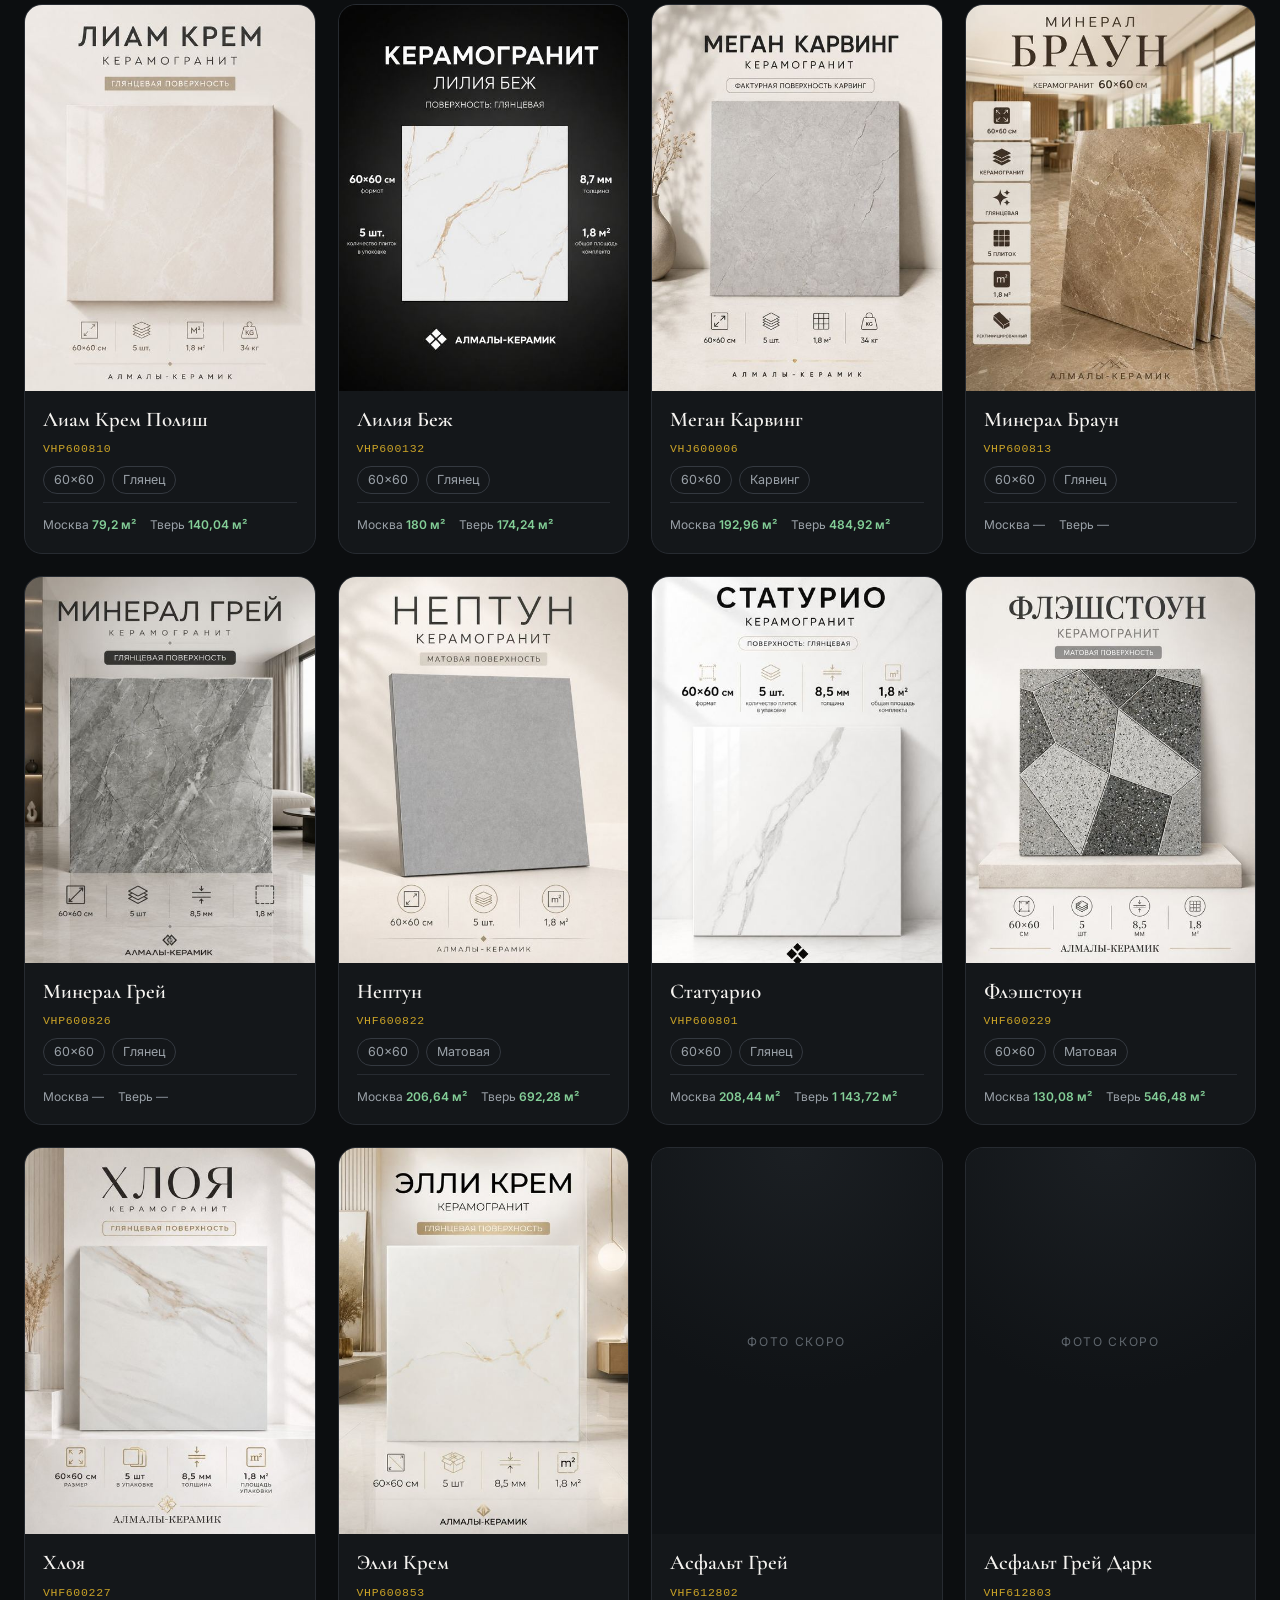
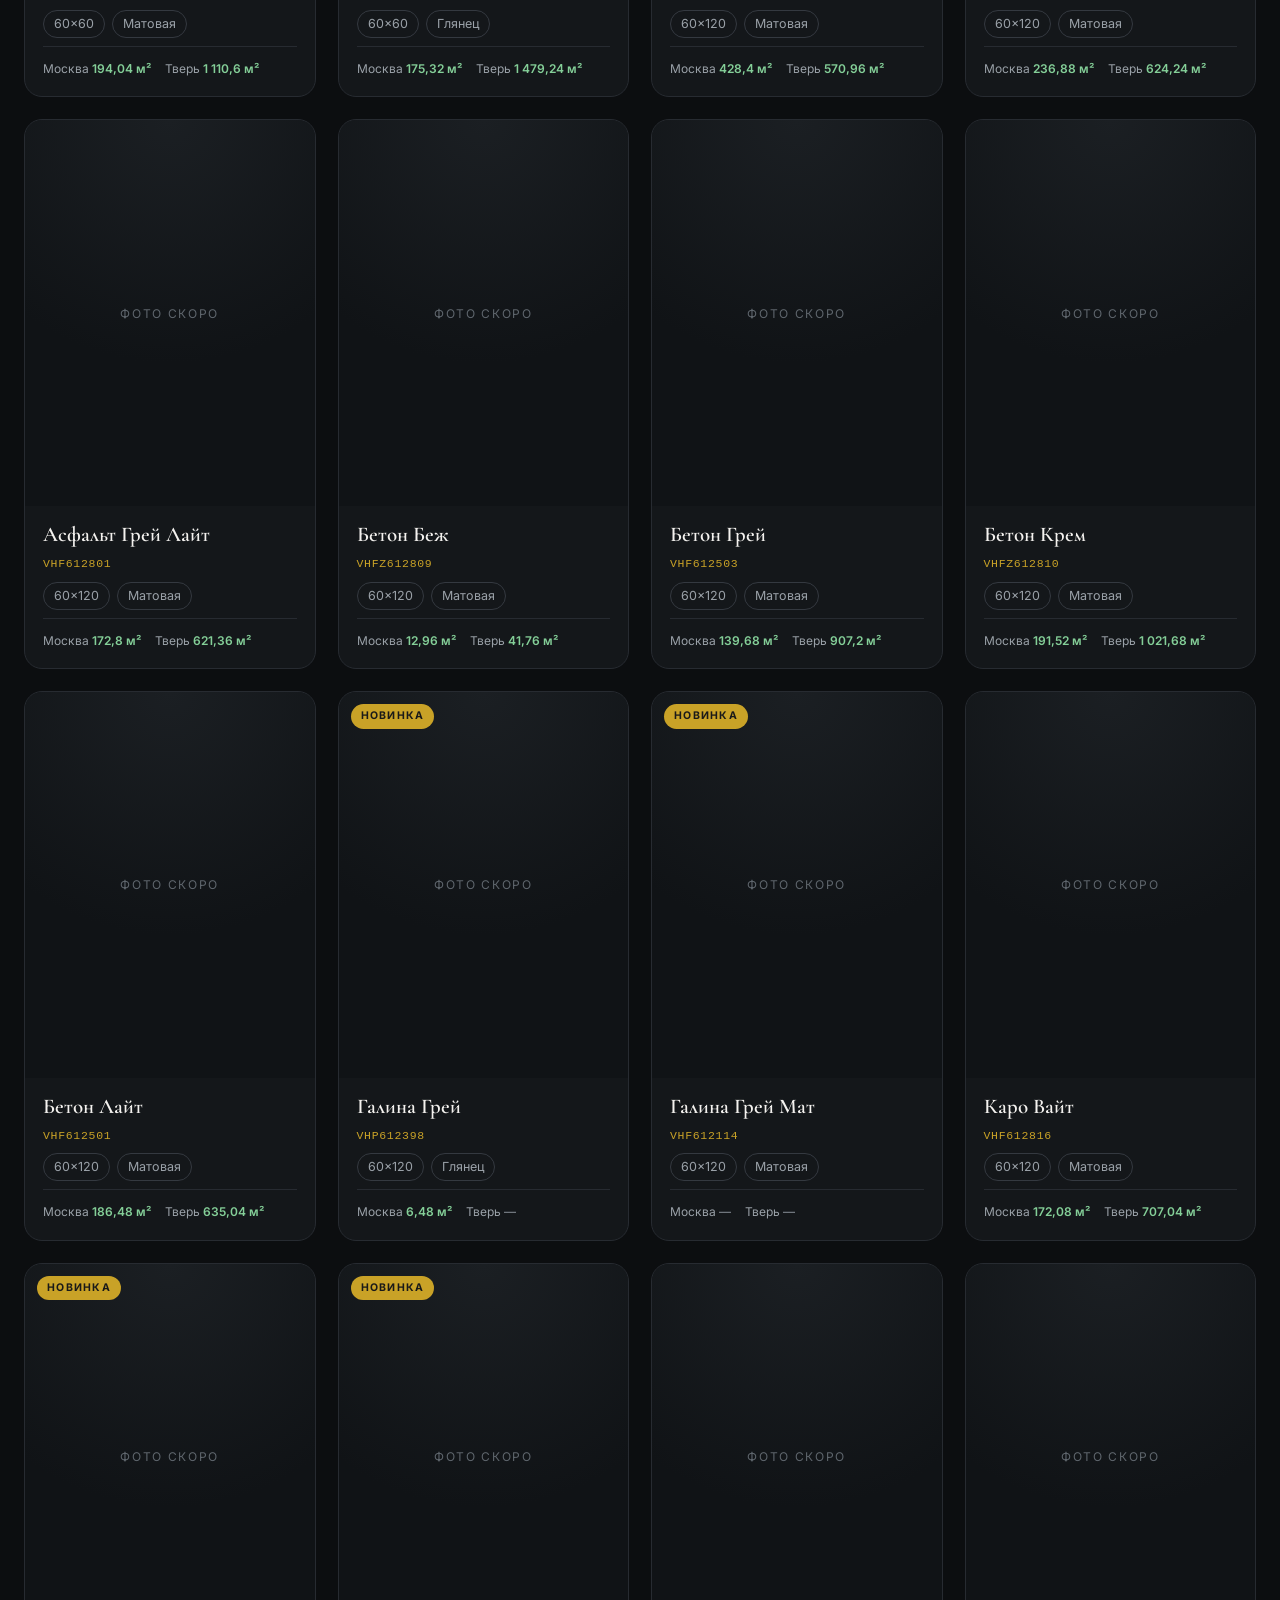
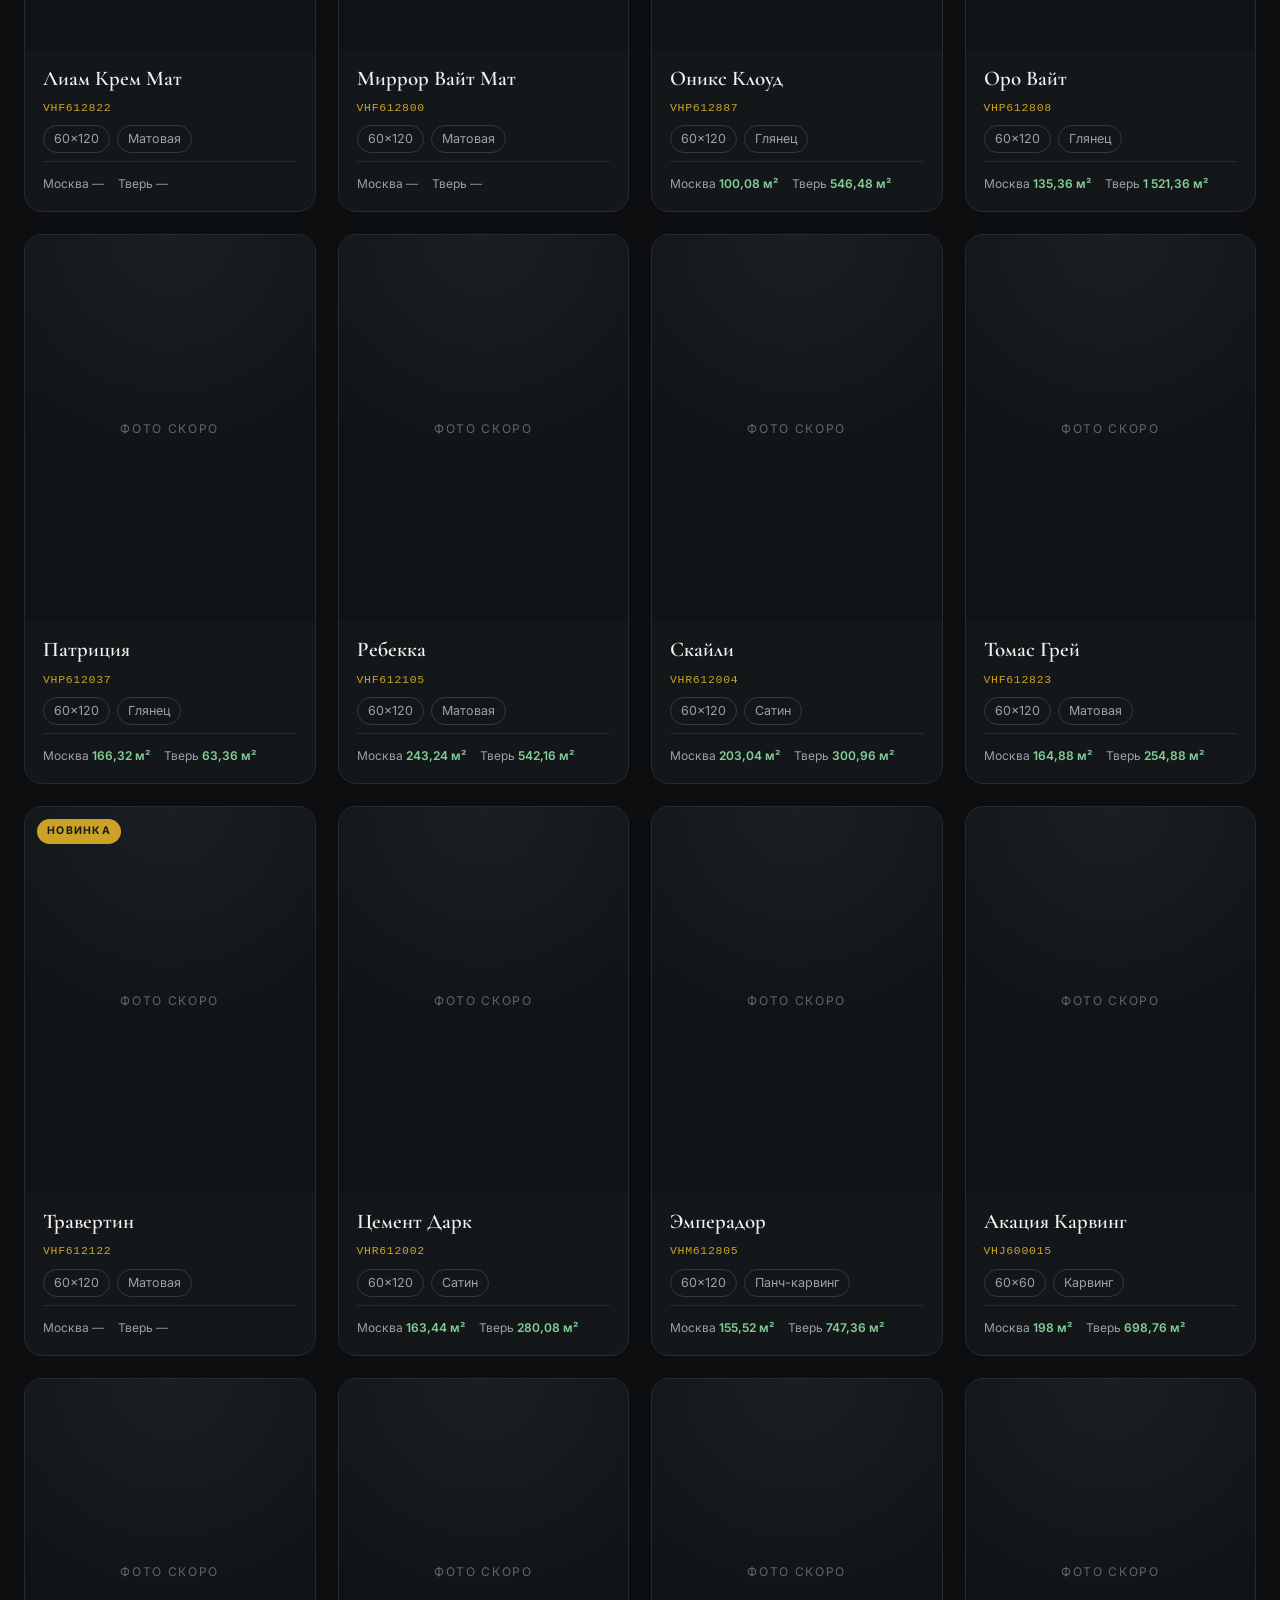
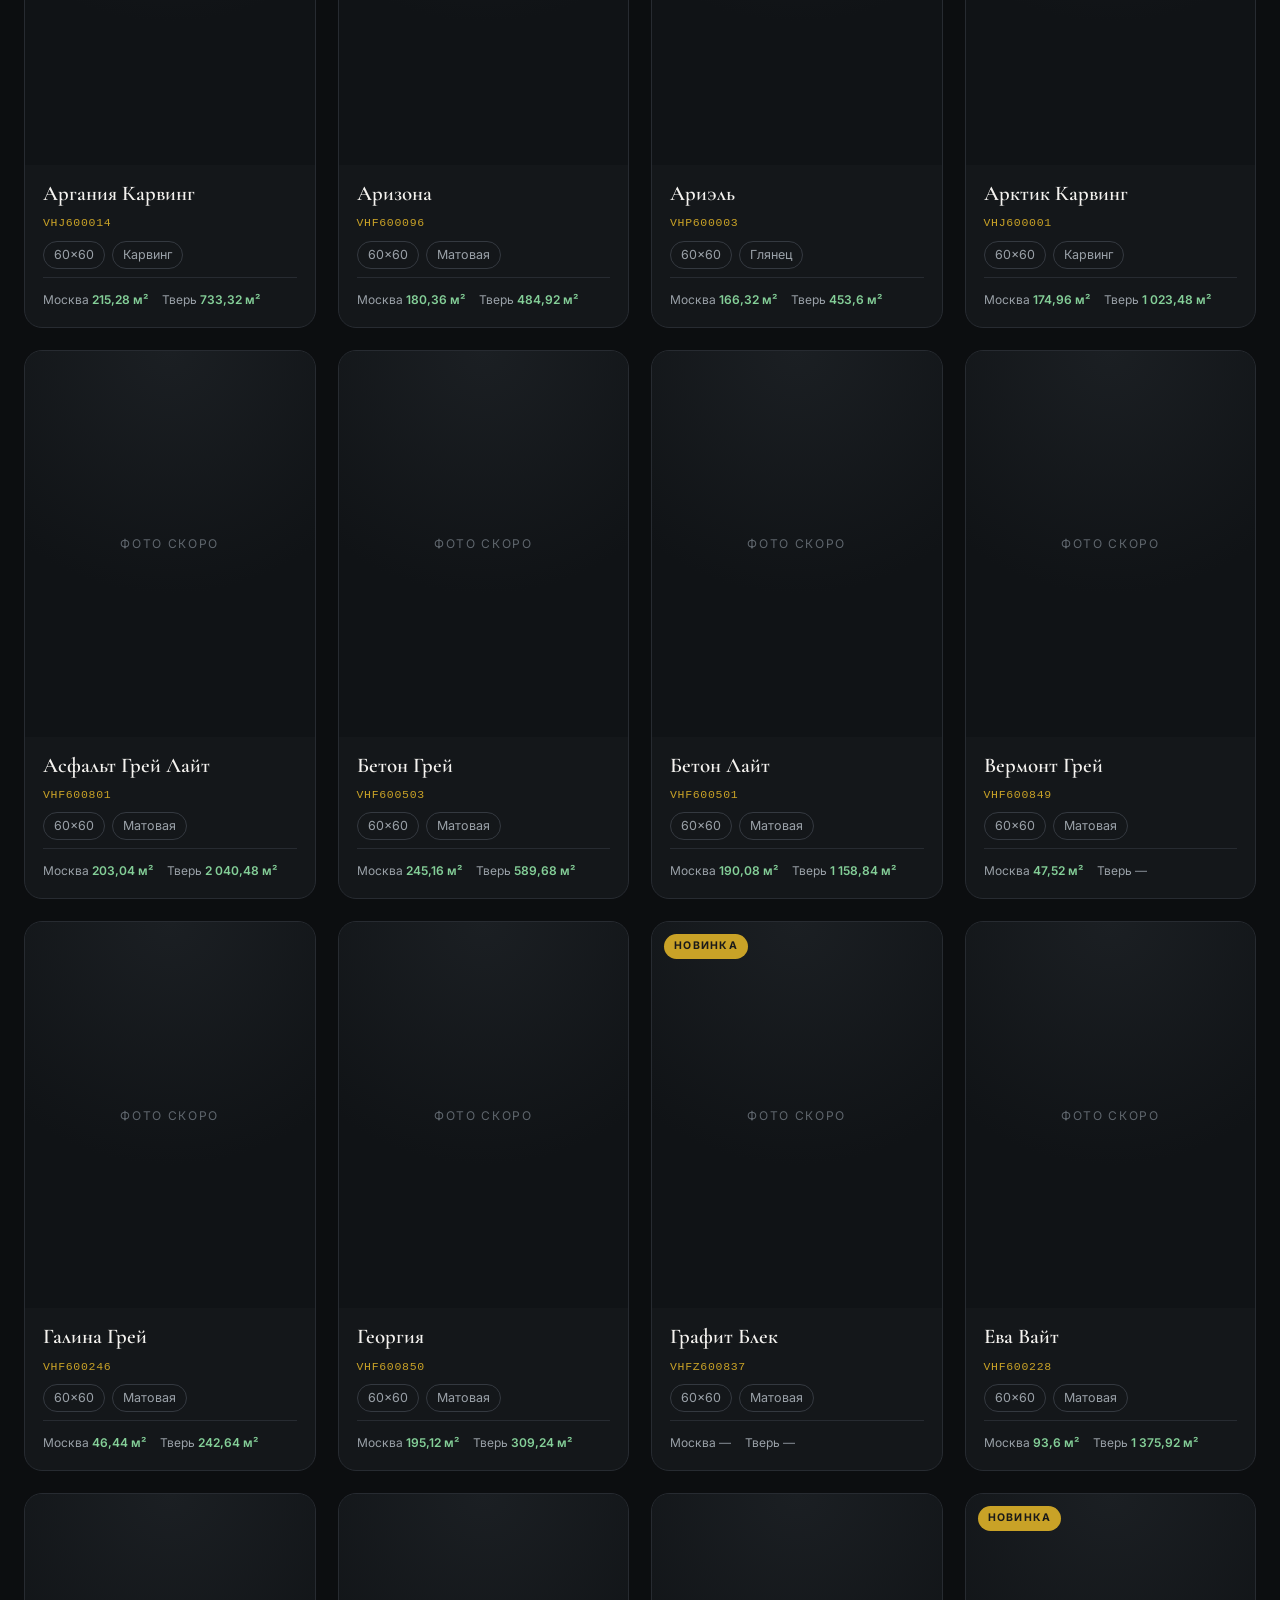
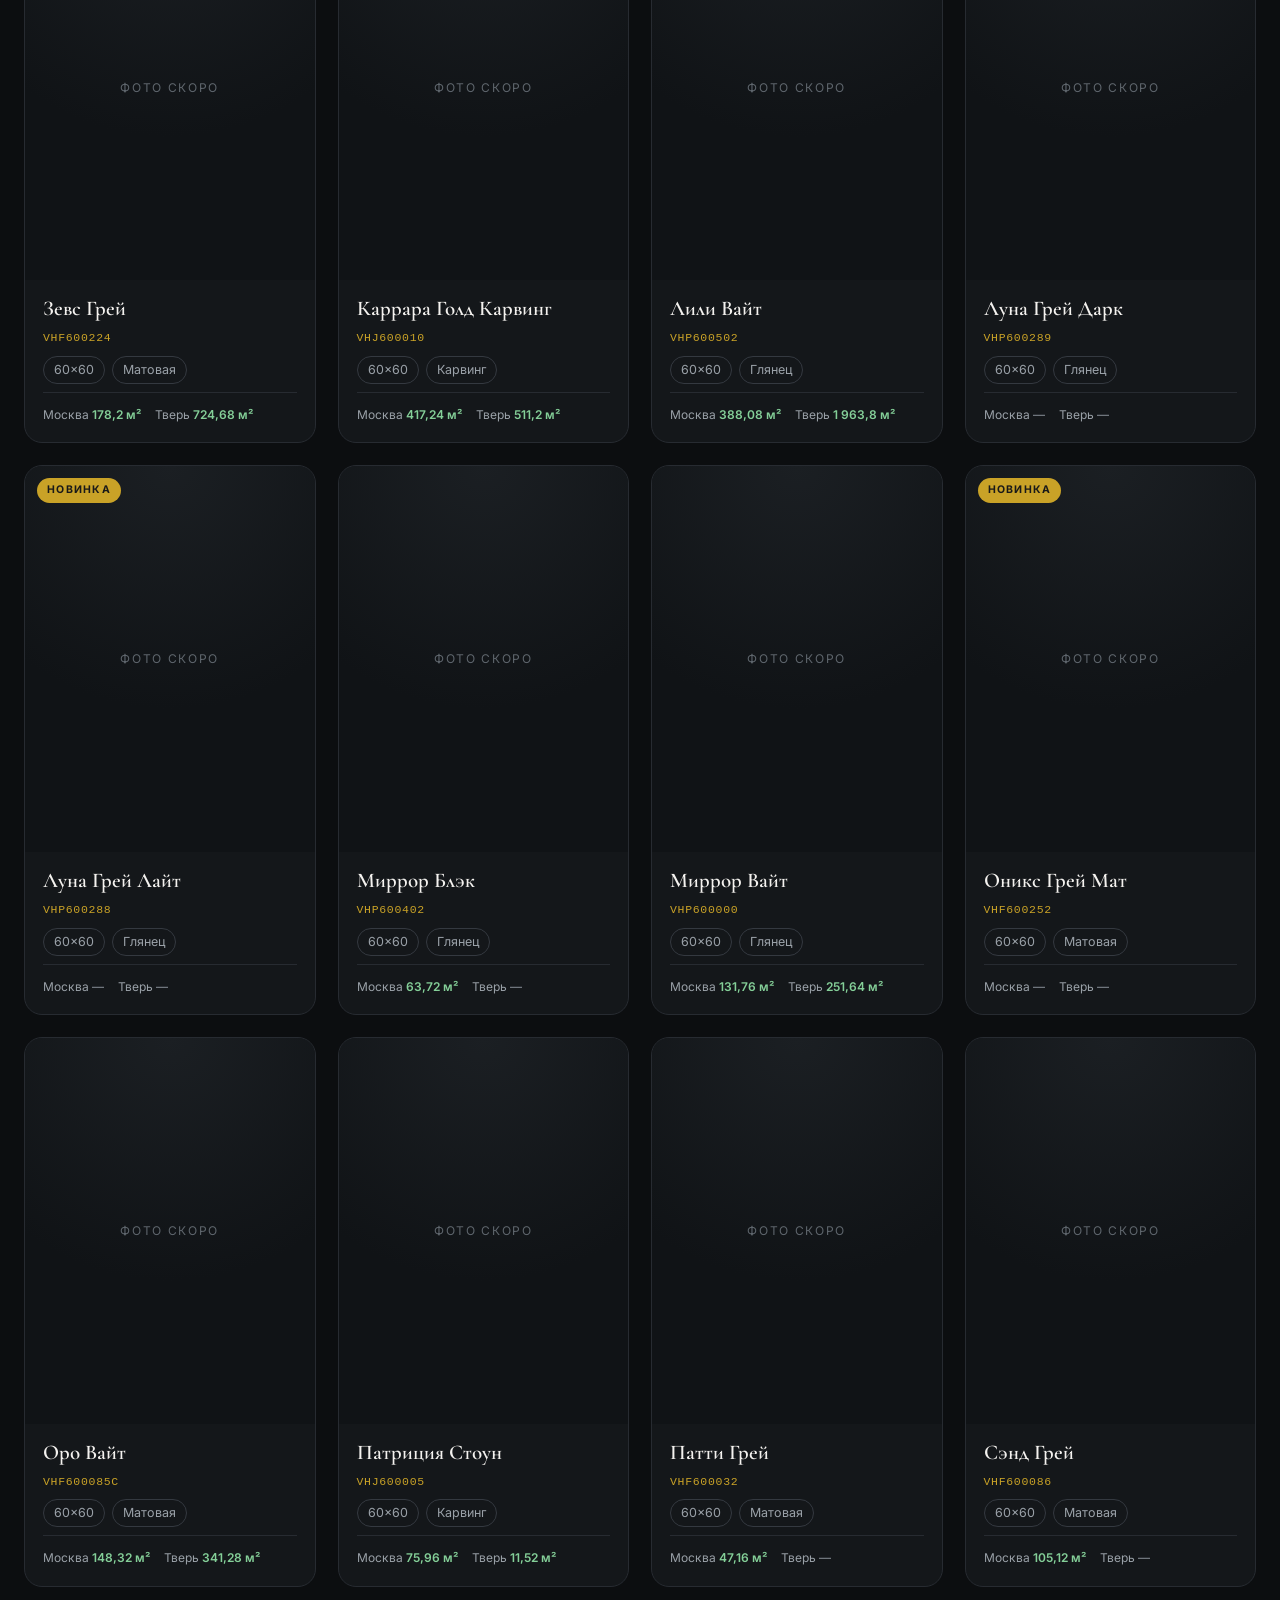
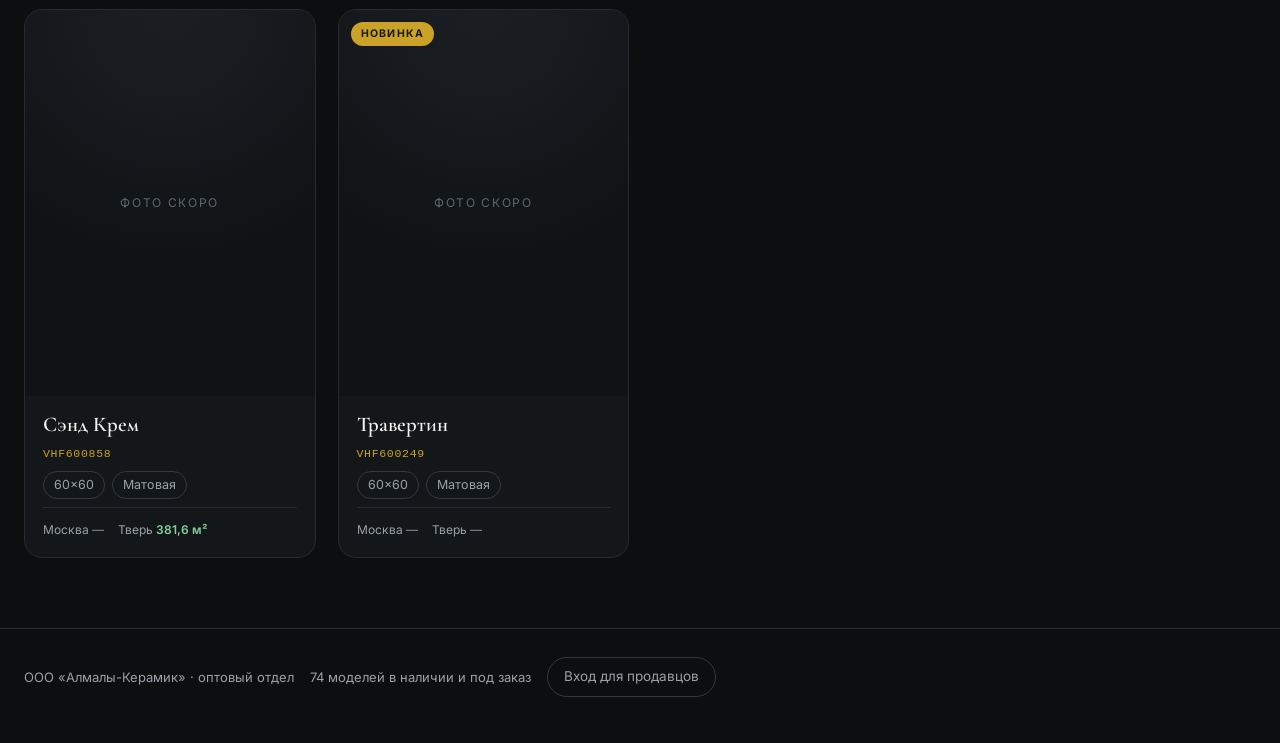
==== commit 36eca3d5: "Не показывать телефон-заглушку, пока не вписаны рабочие контакты" ====
--- a/docs/index.html
+++ b/docs/index.html
@@ -7,7 +7,7 @@
 <link rel="preconnect" href="https://fonts.googleapis.com">
 <link rel="preconnect" href="https://fonts.gstatic.com" crossorigin>
 <link href="https://fonts.googleapis.com/css2?family=Cormorant+Garamond:wght@500;600&family=Inter:wght@400;500;600&display=swap" rel="stylesheet">
-<link rel="stylesheet" href="style.css?v=2608222123">
+<link rel="stylesheet" href="style.css?v=2608231555">
 <header><div class="wrap head">
   <a class="logo" href="index.html">Алмалы<span>·</span>Керамик</a>
   <span class="sub">Оптовый каталог для дилеров</span>
@@ -63,6 +63,6 @@
   <a class="navlink" href="admin.html">Вход для продавцов</a>
 </div></footer>
 <div id="toast"></div>
-<script src="config.js?v=2608222123"></script>
-<script src="app.js?v=2608222123"></script>
+<script src="config.js?v=2608231555"></script>
+<script src="app.js?v=2608231555"></script>
 <script>renderCatalog()</script>
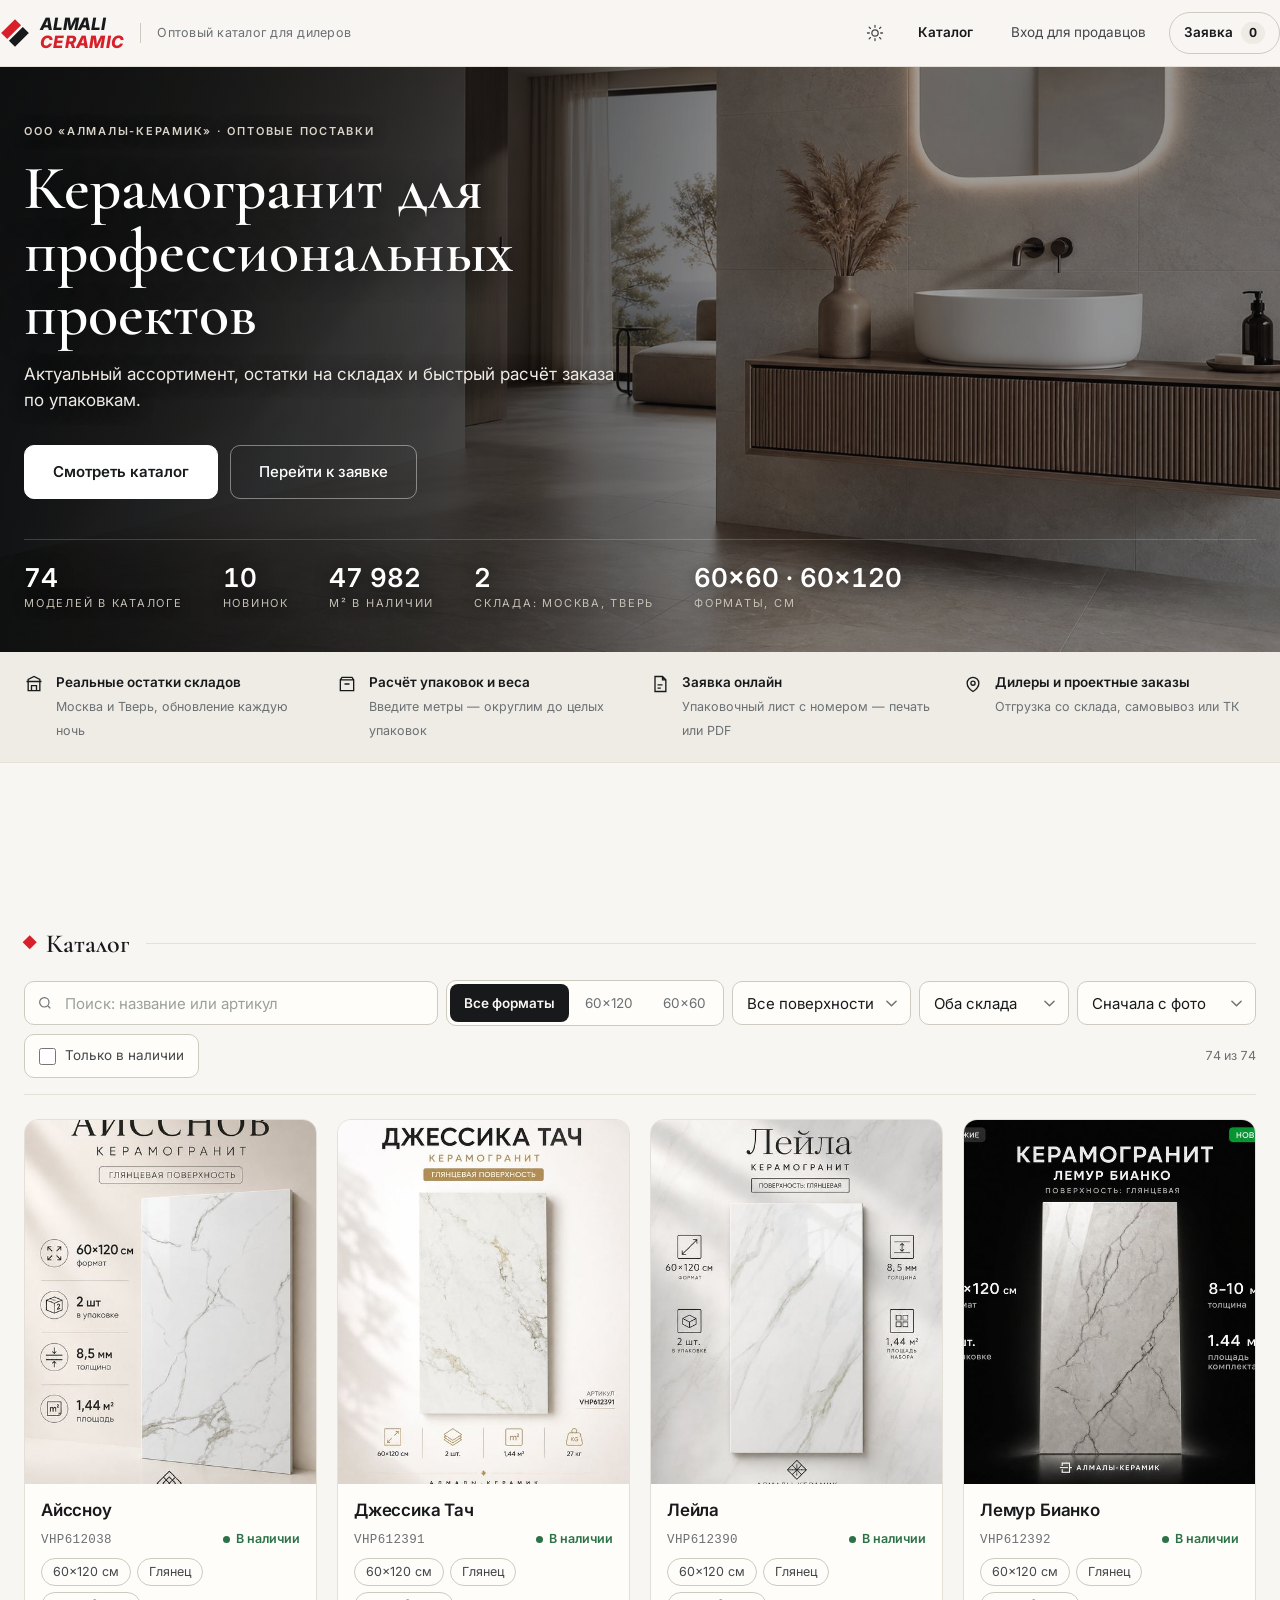
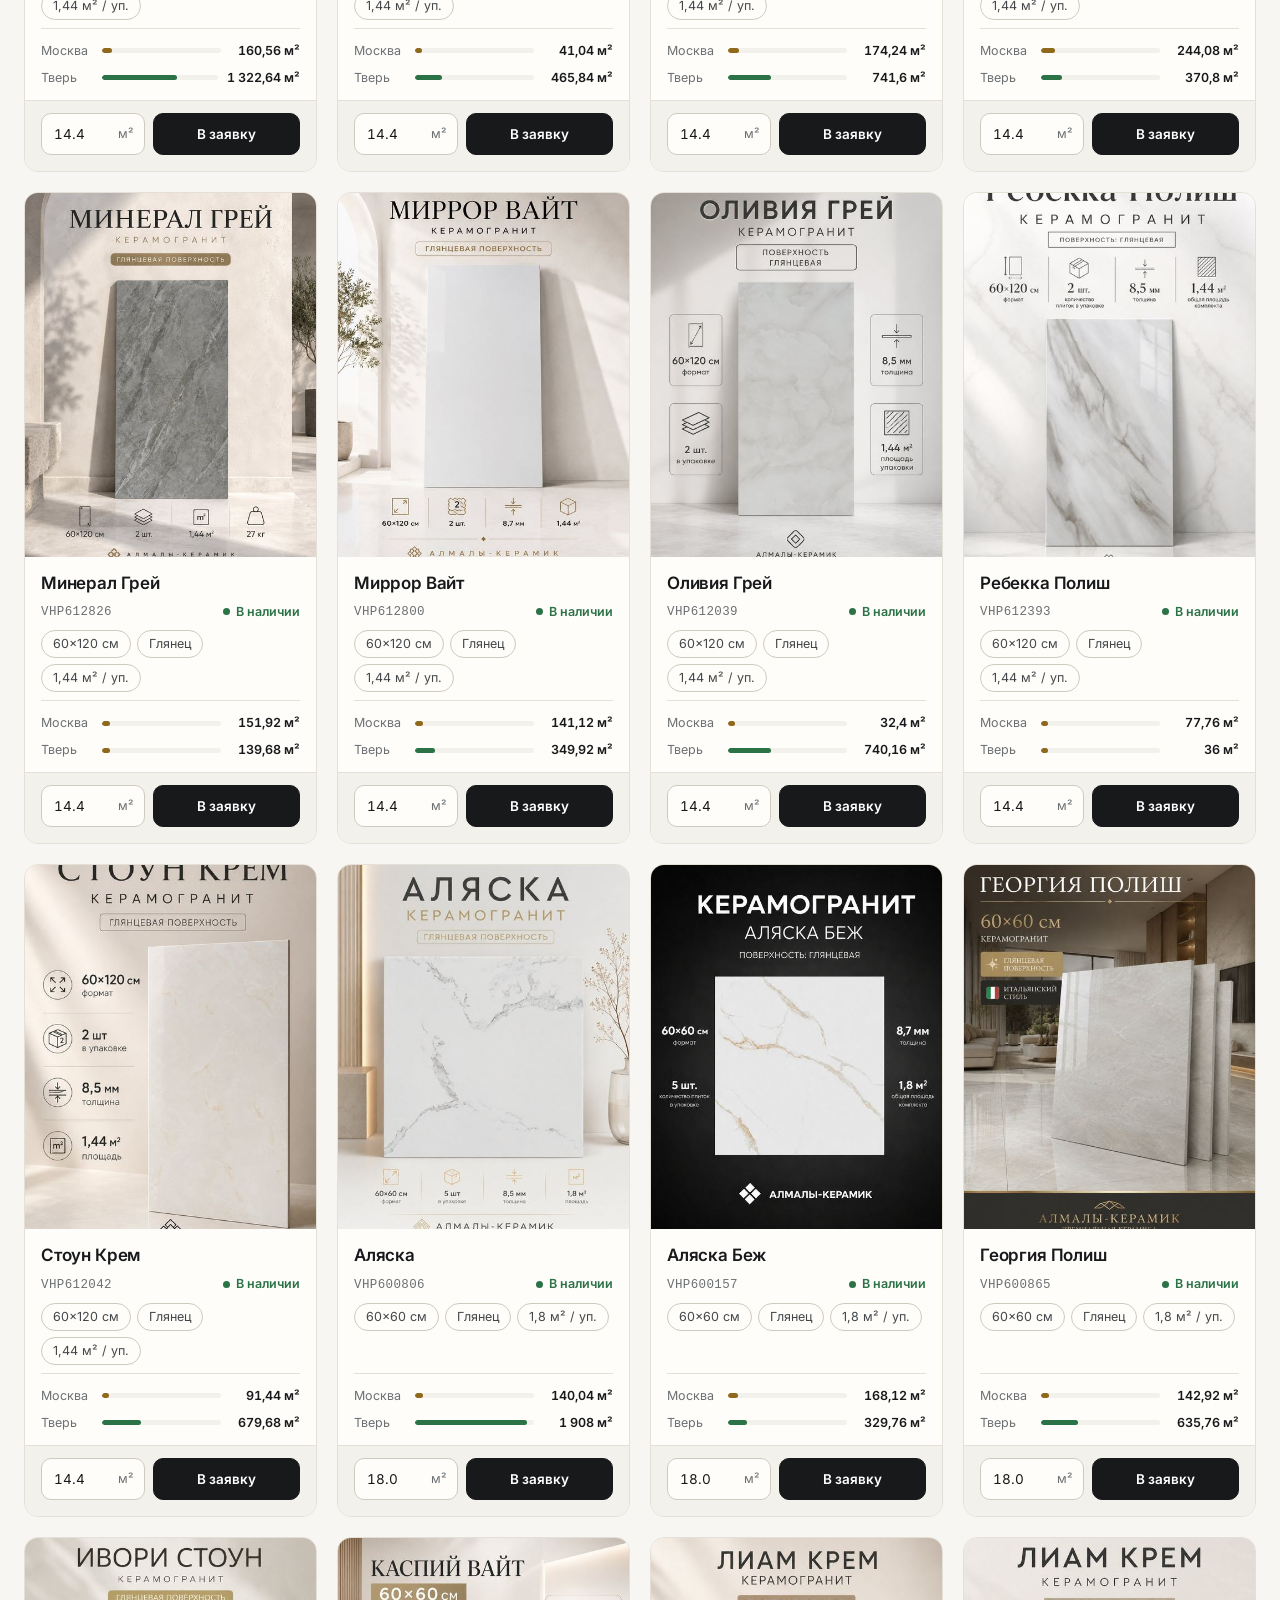
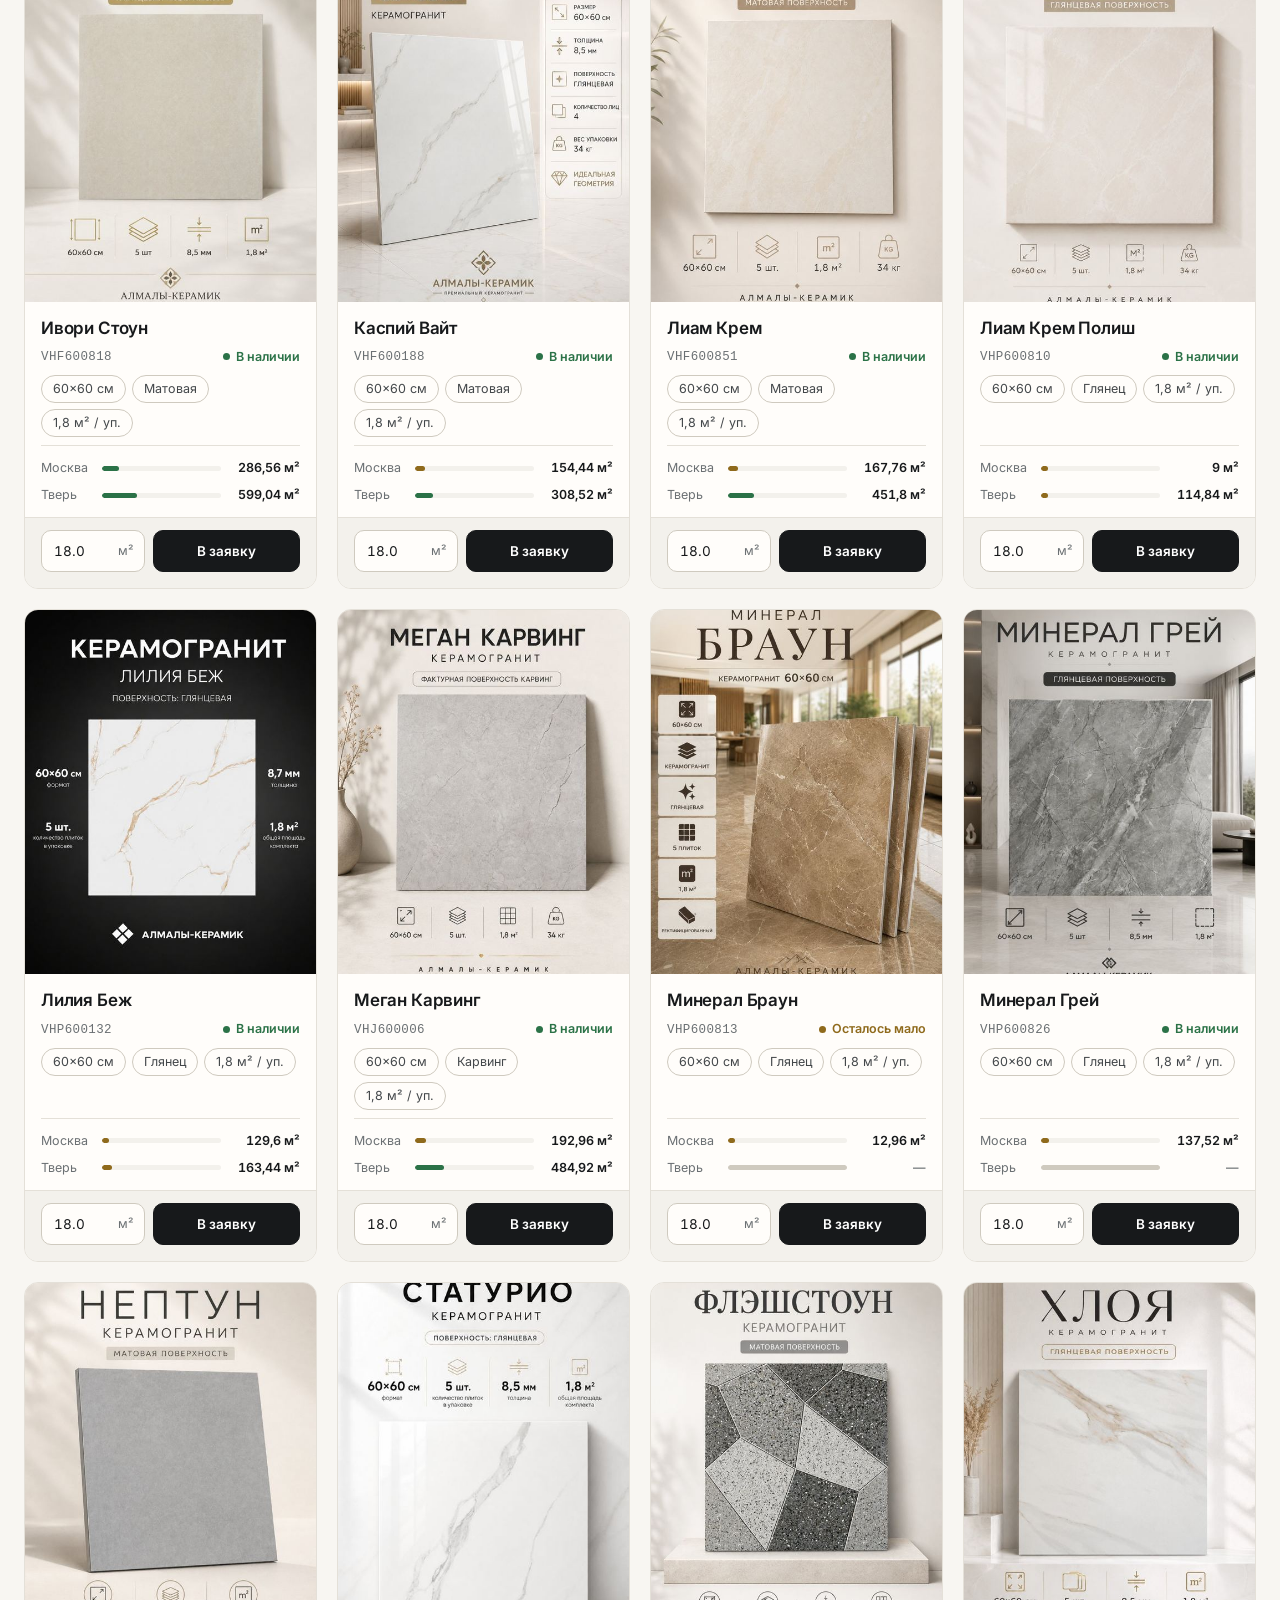
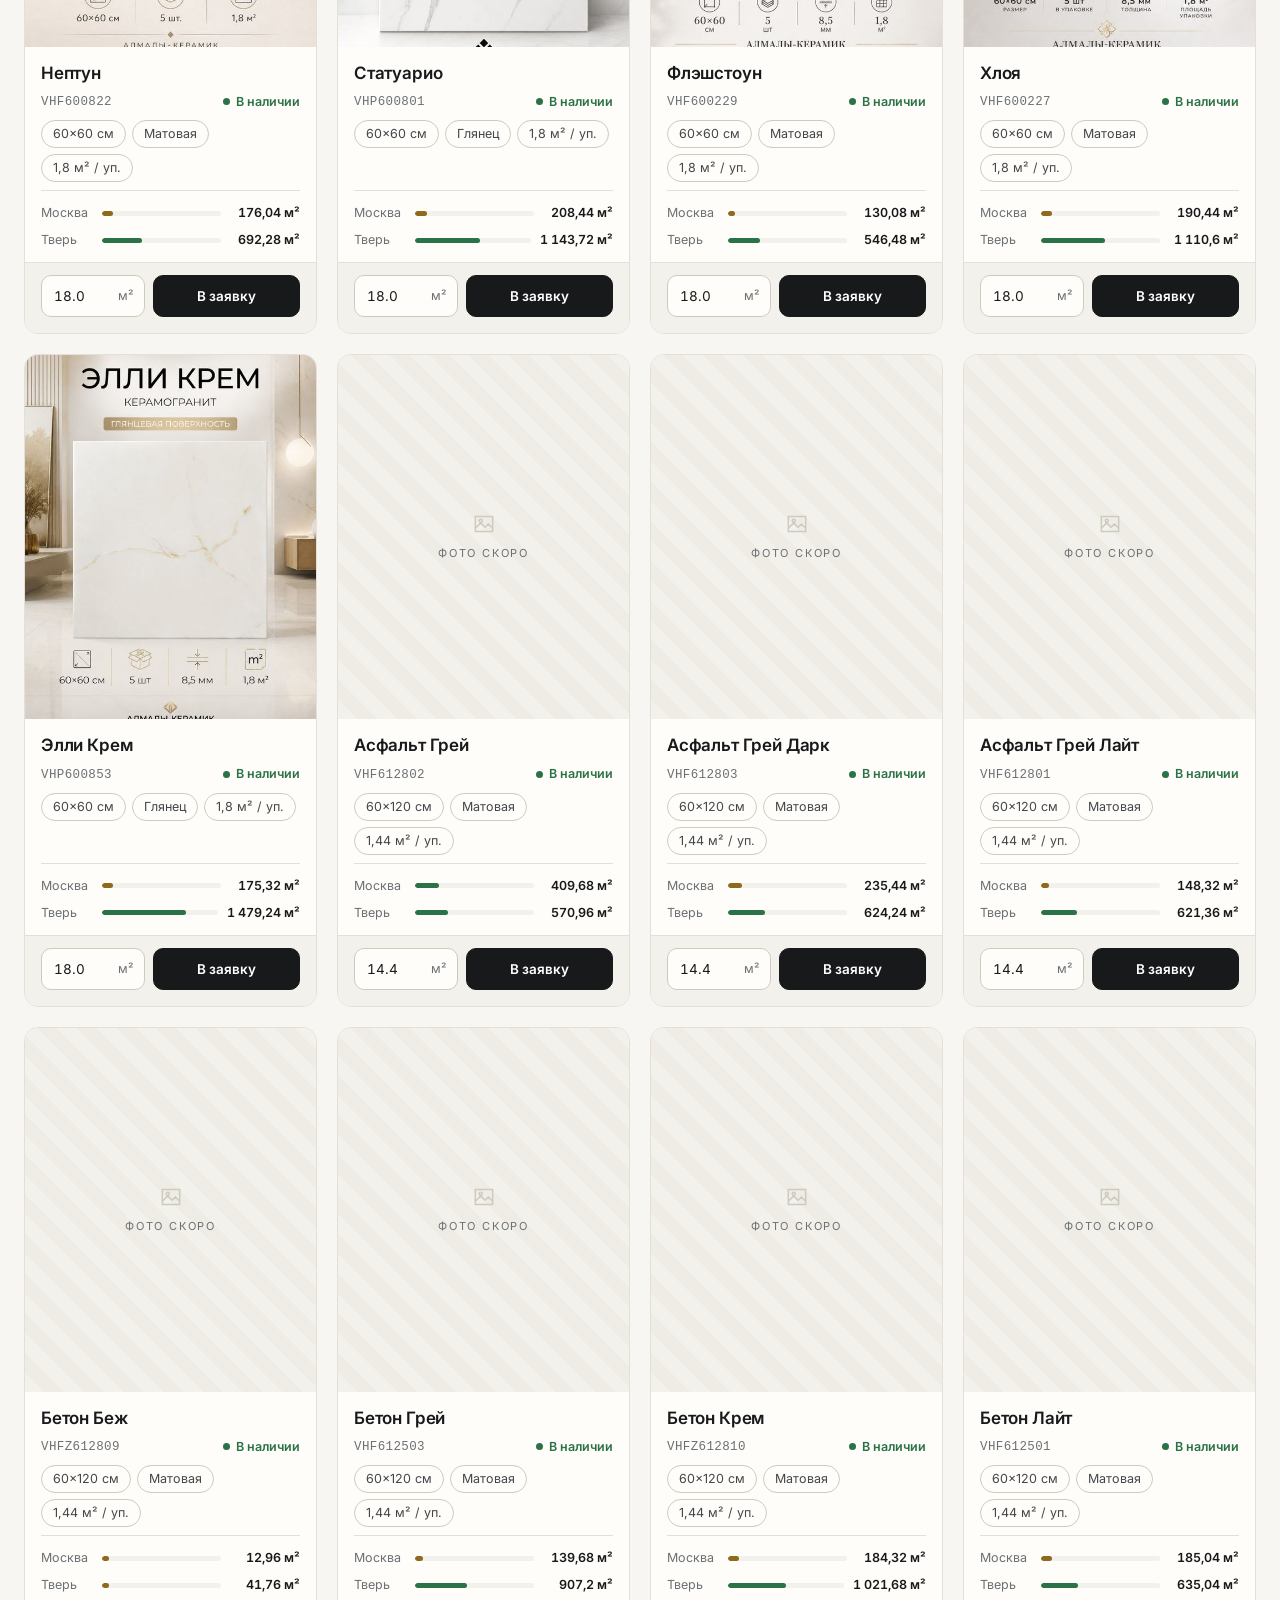
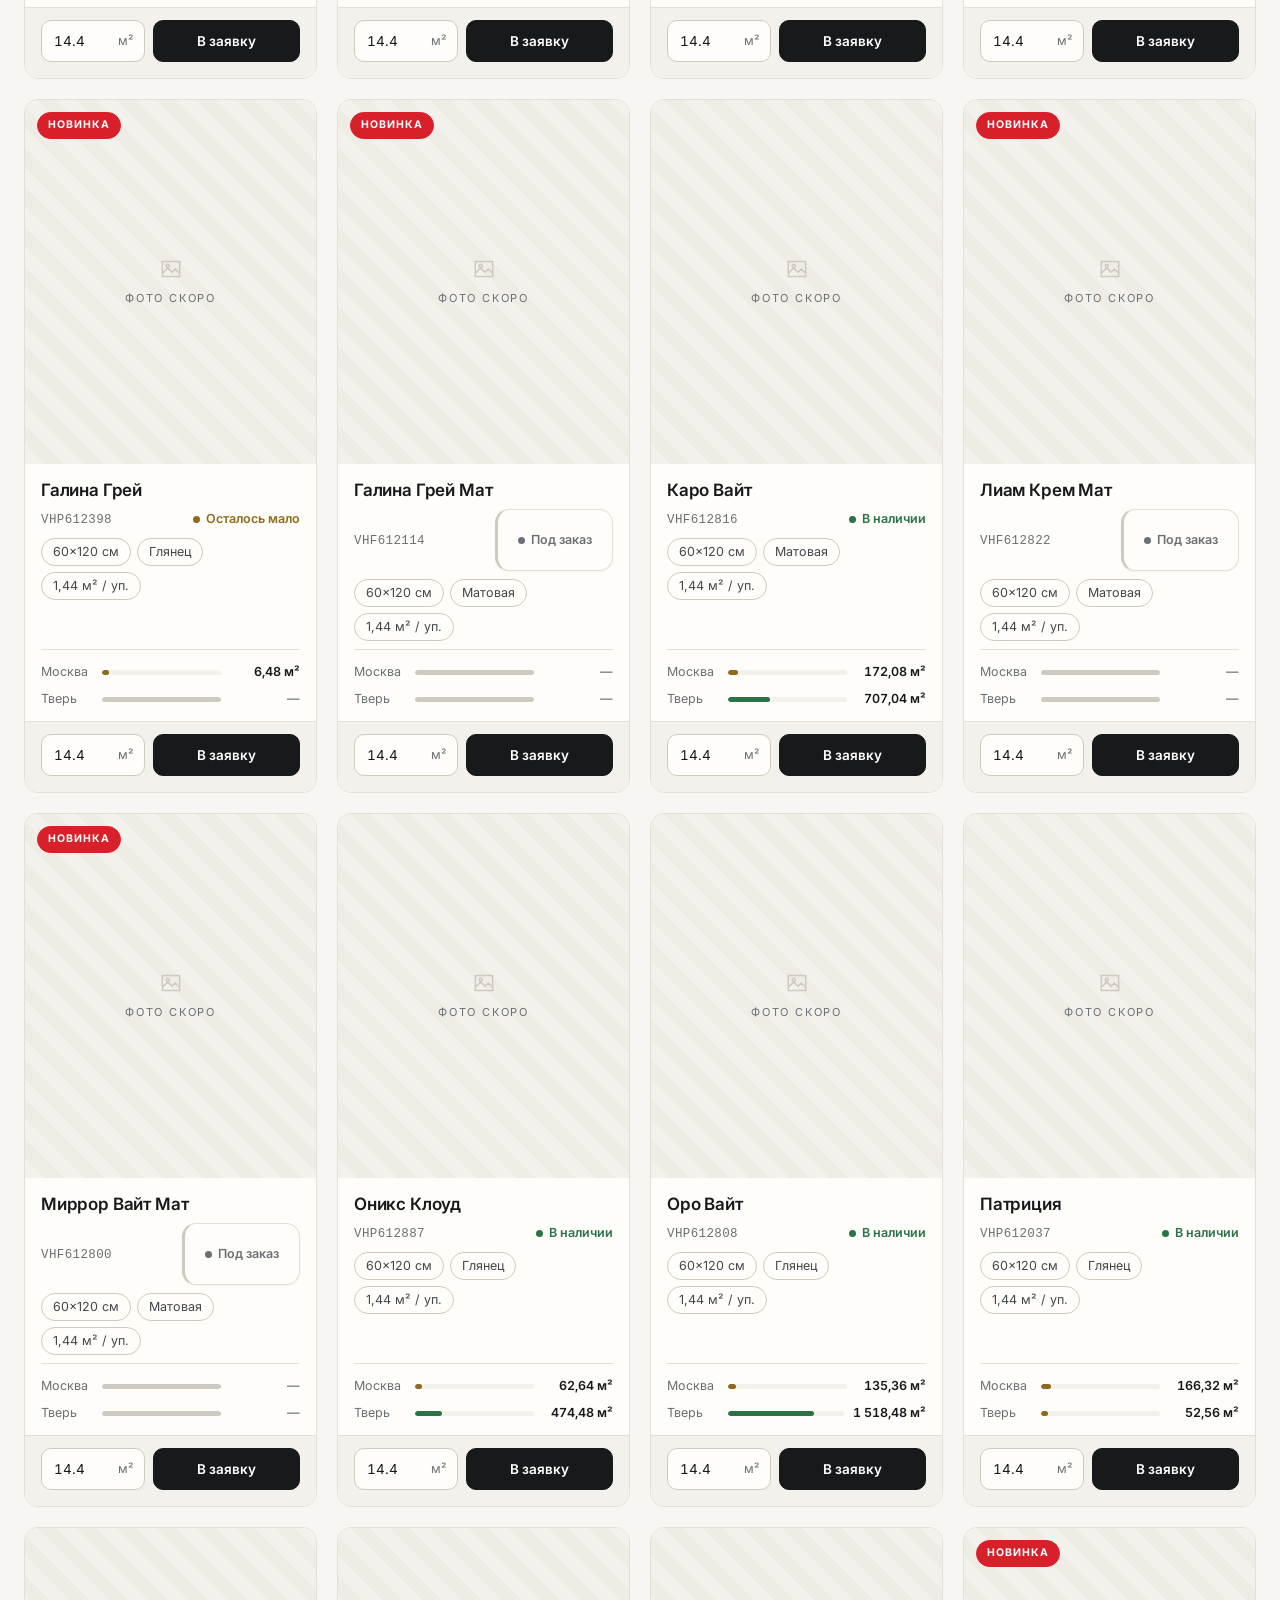
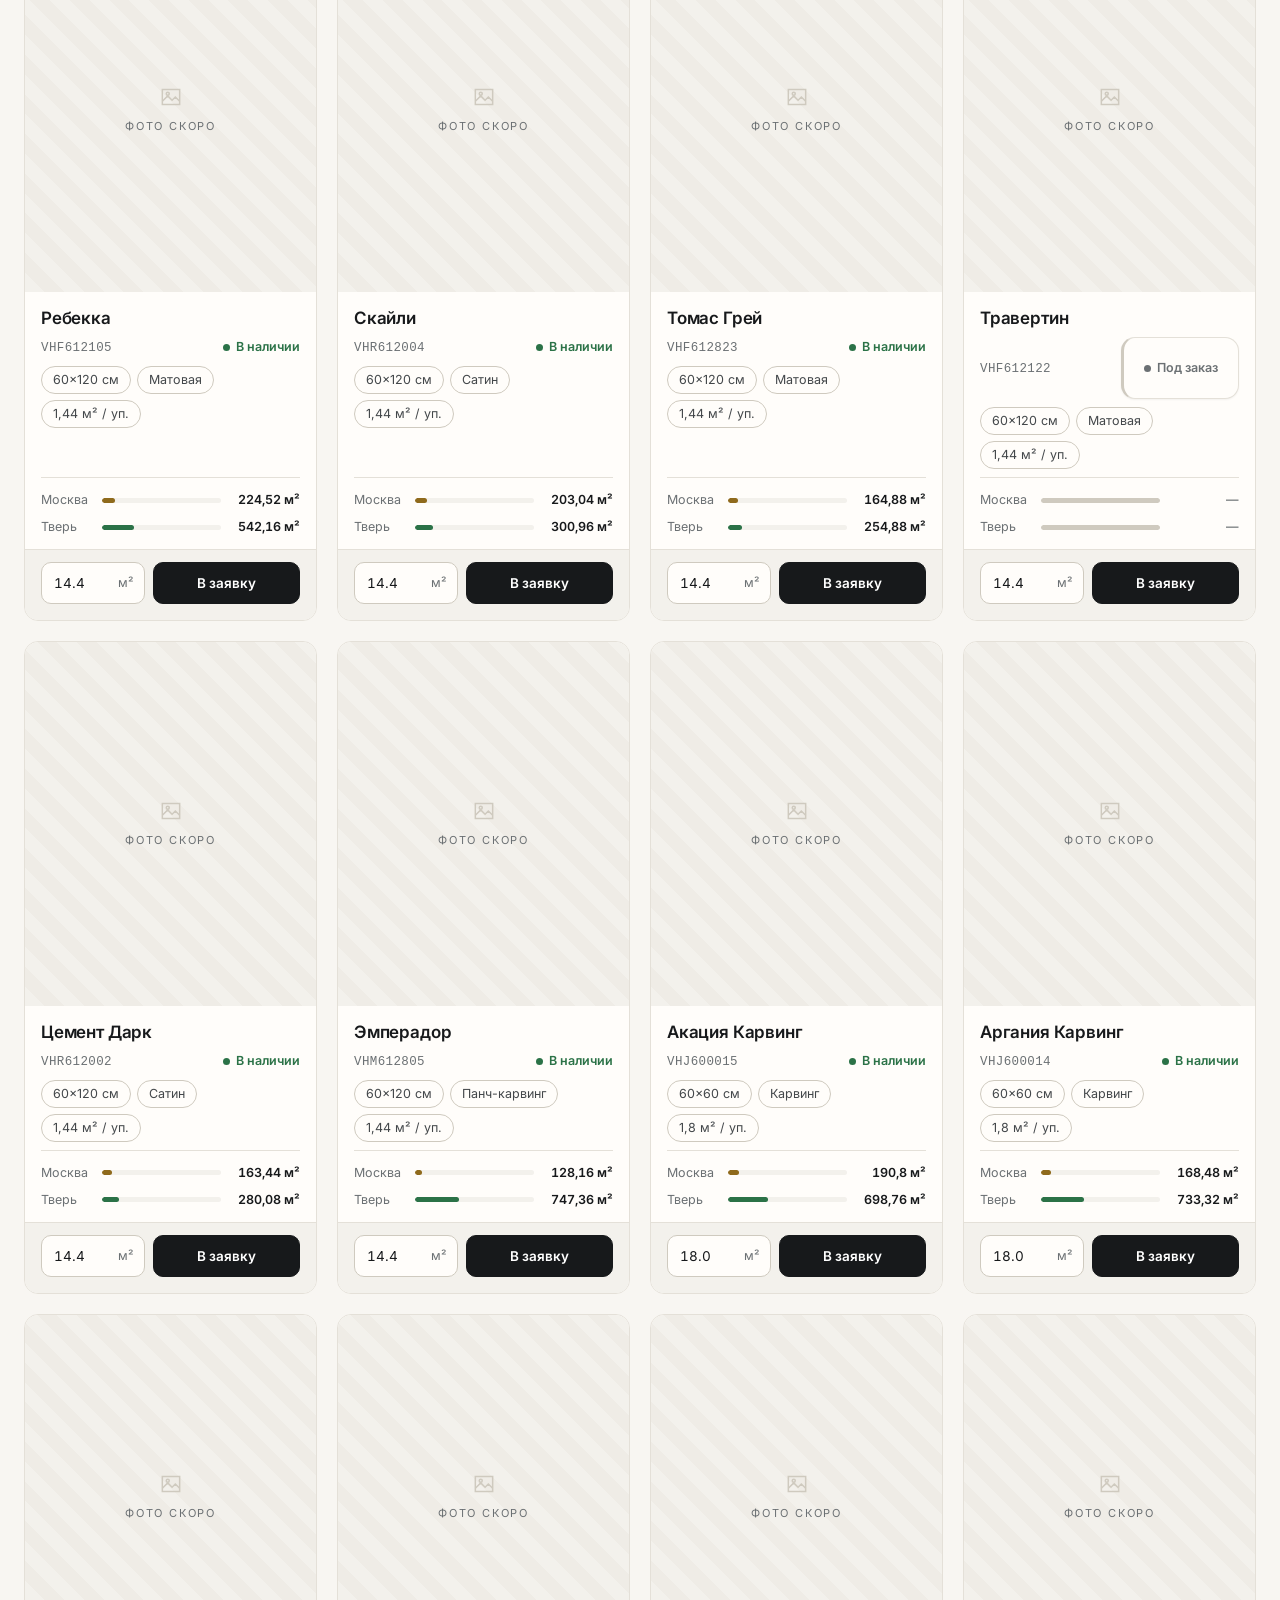
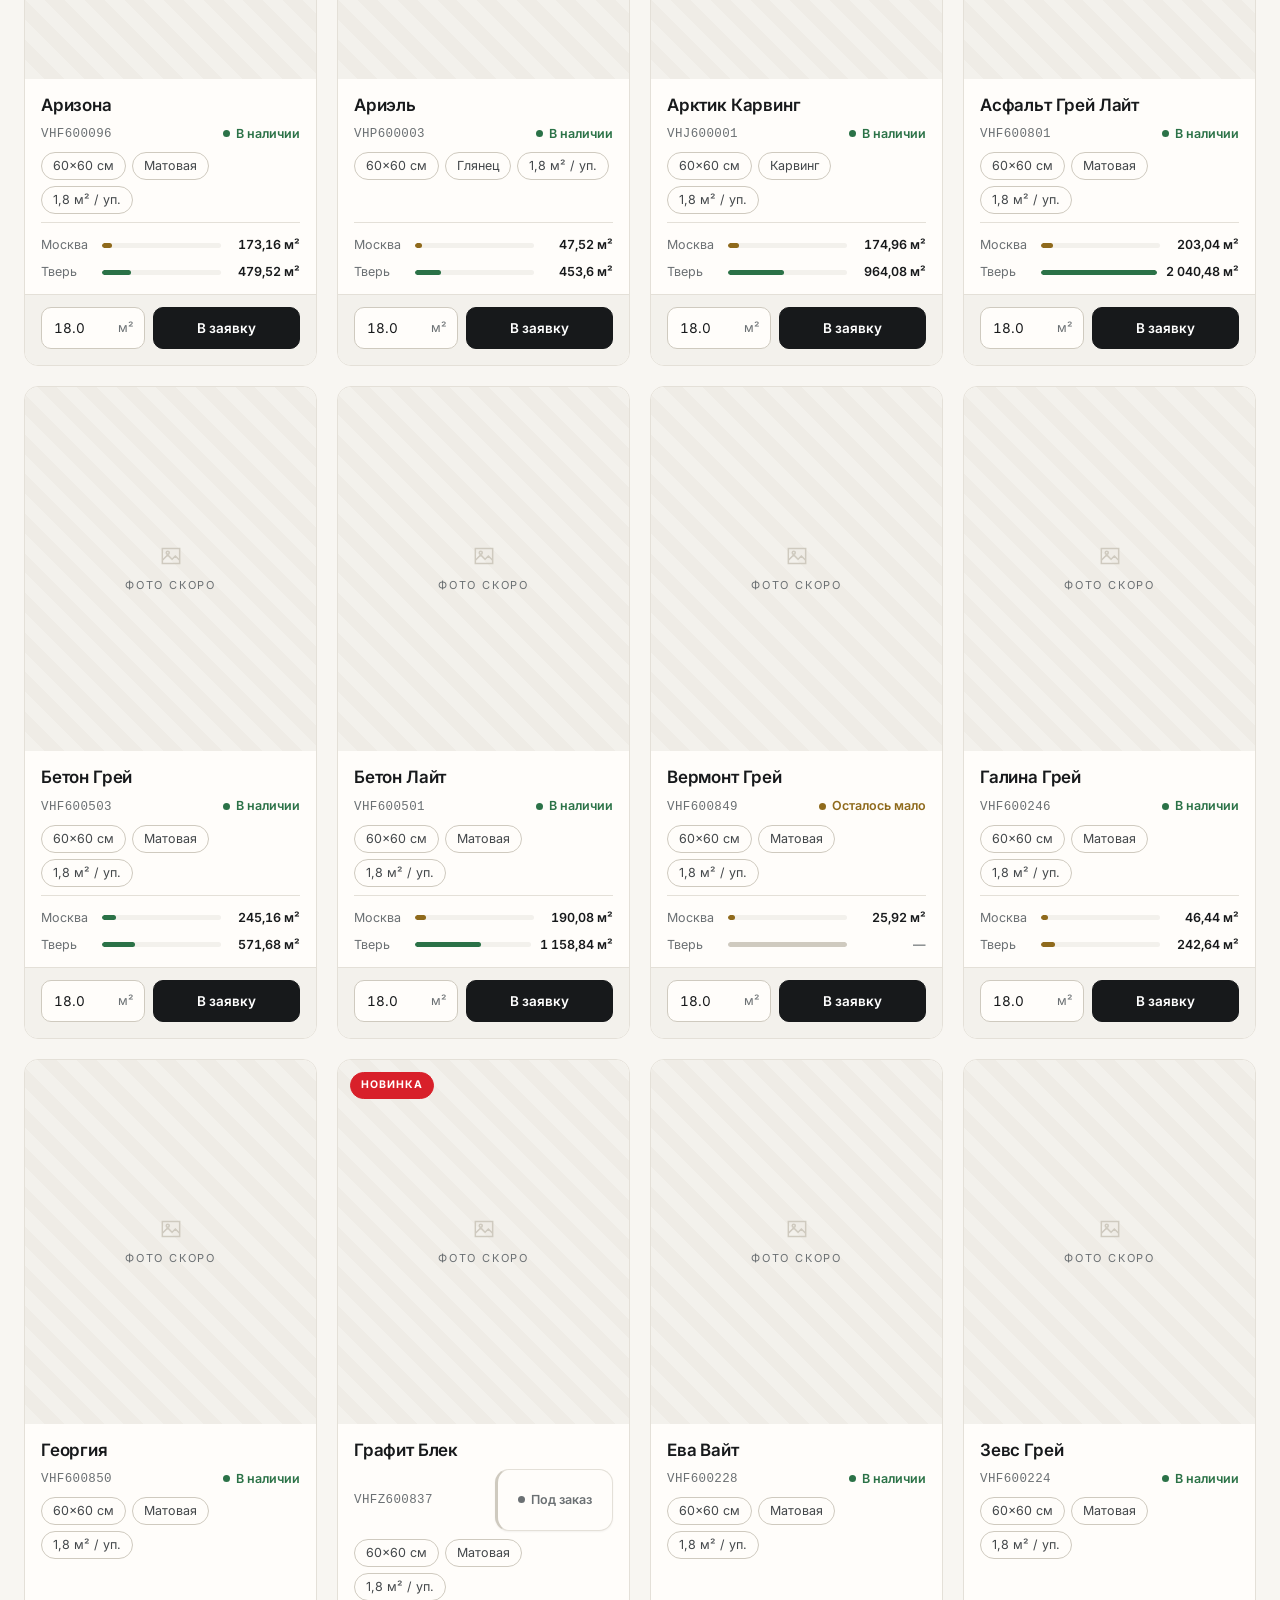
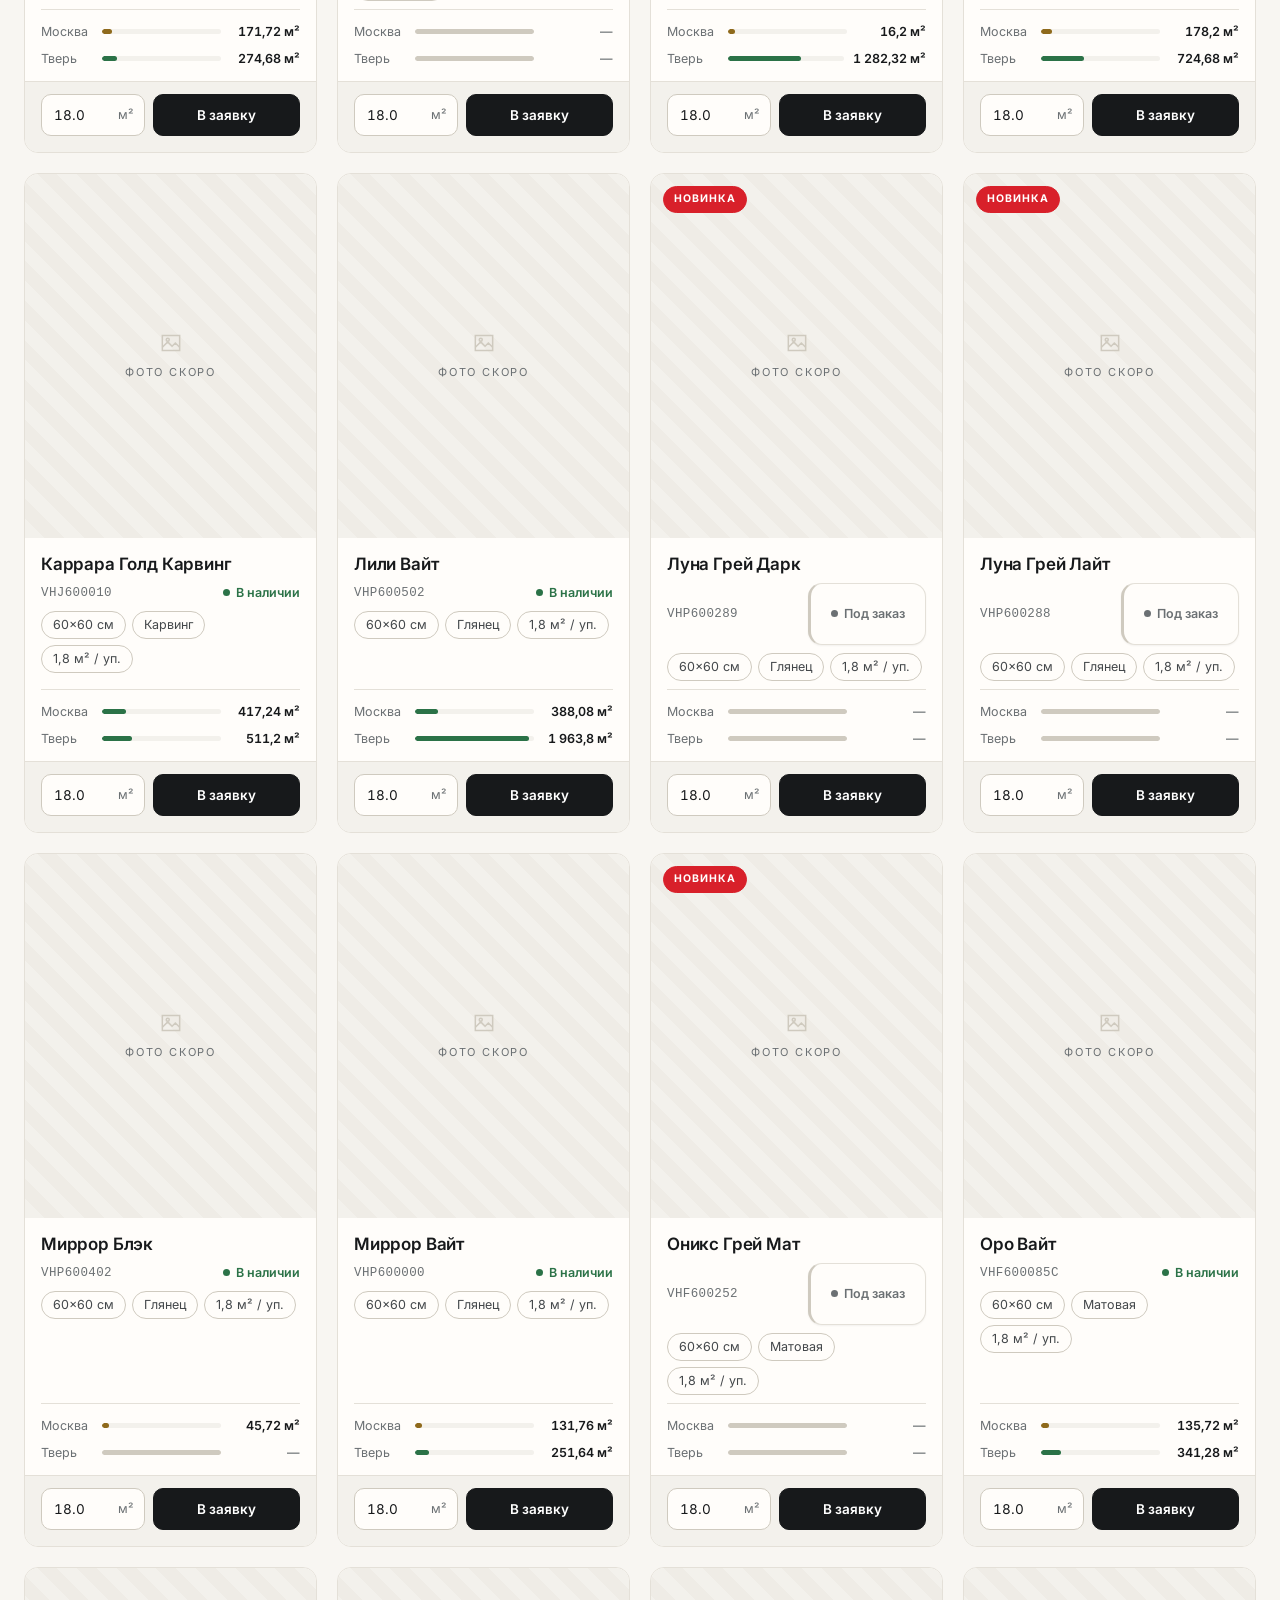
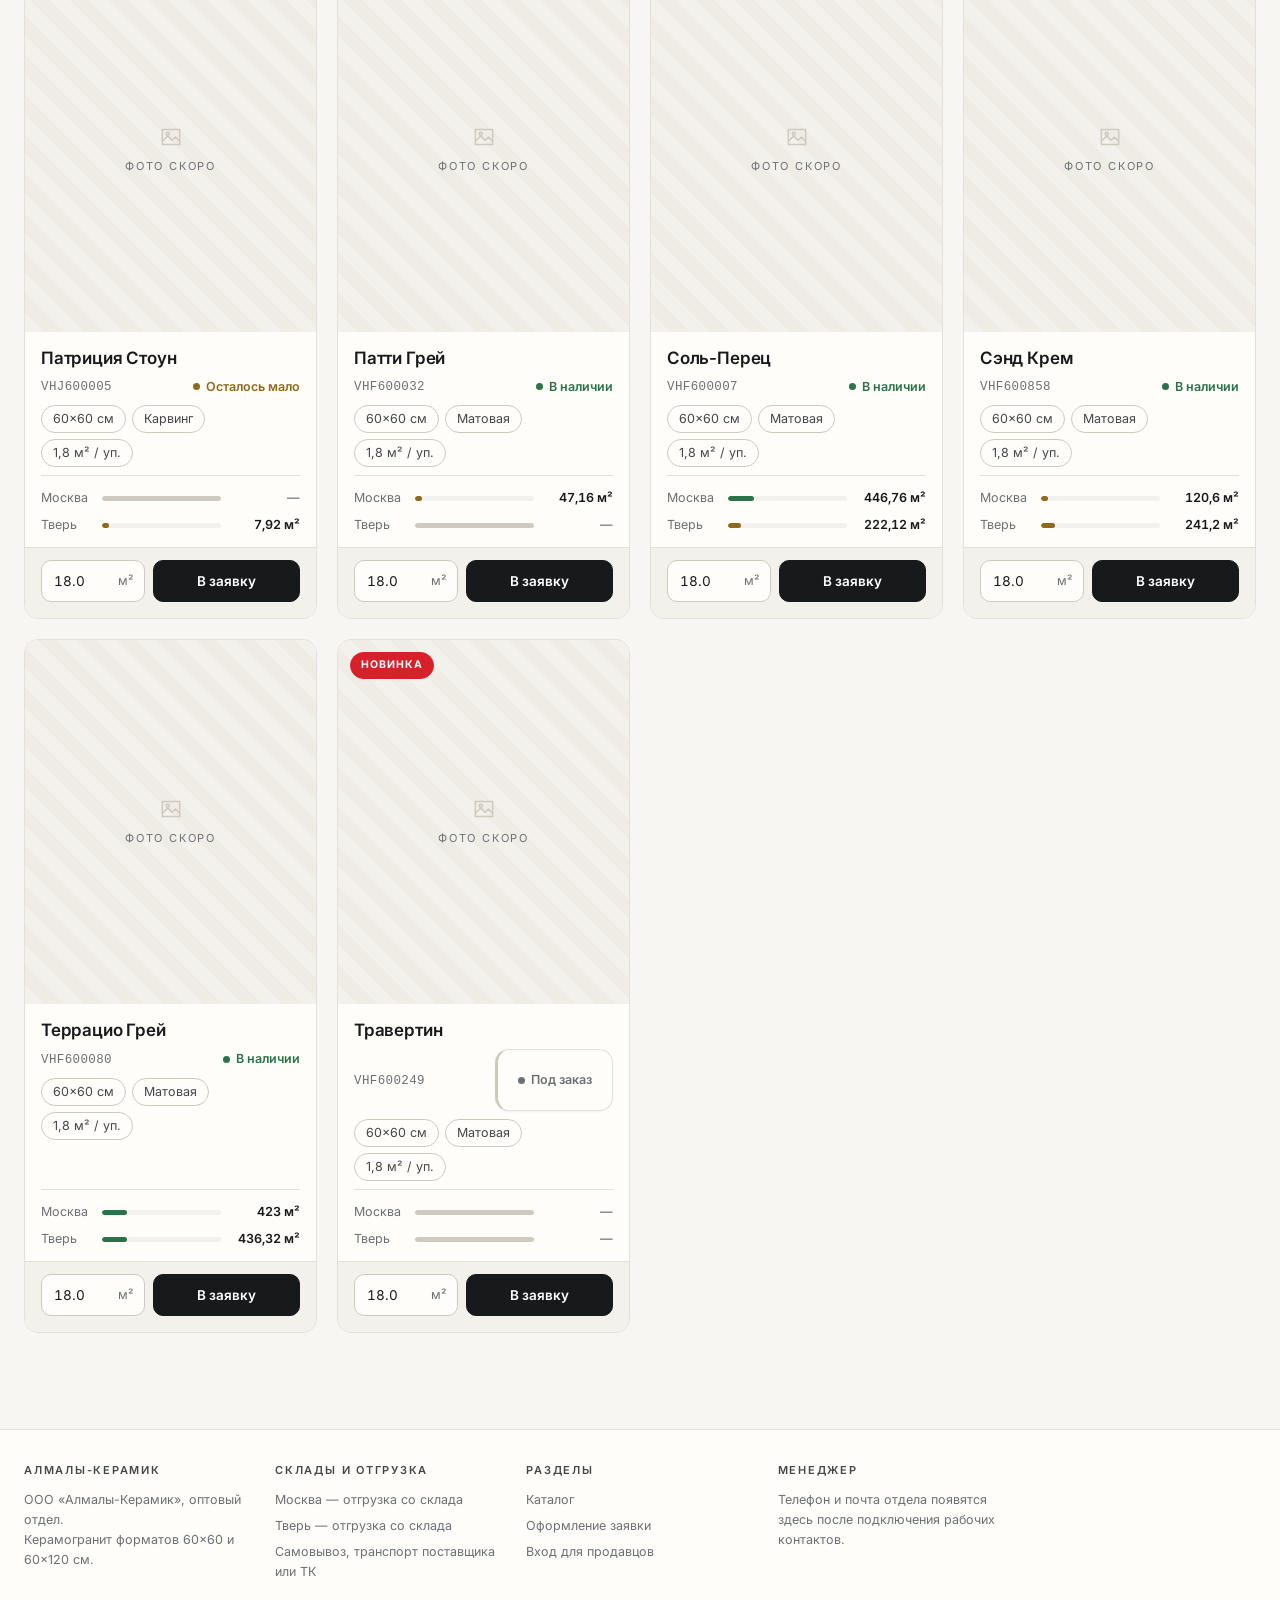
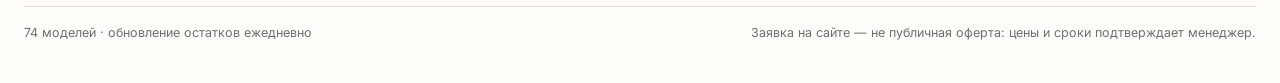
==== commit 01e1a01d: "Портал: новая дизайн-система, логотип ALMALI CERAMIC, тёмная тема - единые токены и компоненты в sty" ====
--- a/docs/index.html
+++ b/docs/index.html
@@ -2,67 +2,174 @@
 <html lang="ru">
 <meta charset="utf-8">
 <meta name="viewport" content="width=device-width,initial-scale=1">
-<title>Алмалы-Керамик — каталог для дилеров</title>
-<link rel="icon" href="data:image/svg+xml,<svg xmlns='http://www.w3.org/2000/svg' viewBox='0 0 100 100'><rect width='100' height='100' rx='18' fill='%230c0e10'/><path d='M50 20 66 50 50 80 34 50z' fill='%23c9a227'/></svg>">
+<title>Керамогранит оптом — дилерский каталог «Алмалы-Керамик»</title>
+<meta name="description" content="Оптовый каталог керамогранита «Алмалы-Керамик»: форматы 60×60 и 60×120, остатки складов Москва и Тверь, расчёт упаковок и веса, заявка онлайн.">
+<meta name="theme-color" content="#17191b">
+<meta property="og:type" content="website">
+<meta property="og:site_name" content="Алмалы-Керамик">
+<meta property="og:title" content="Керамогранит для профессиональных проектов">
+<meta property="og:description" content="Актуальный ассортимент, остатки на складах и быстрый расчёт заказа по упаковкам.">
+<meta property="og:image" content="https://unus777.github.io/almaly-dealers/assets/hero.jpg">
+<meta property="og:url" content="https://unus777.github.io/almaly-dealers/">
+<meta property="og:locale" content="ru_RU">
+<link rel="canonical" href="https://unus777.github.io/almaly-dealers/">
+<link rel="icon" href="data:image/svg+xml,<svg xmlns='http://www.w3.org/2000/svg' viewBox='0 0 104 104'><rect width='104' height='104' rx='16' fill='%23ffffff'/><polygon points='52,4 73,25 25,73 4,52' fill='%23d8202a'/><polygon points='79,31 100,52 52,100 31,79' fill='%2317191b'/></svg>">
 <link rel="preconnect" href="https://fonts.googleapis.com">
 <link rel="preconnect" href="https://fonts.gstatic.com" crossorigin>
-<link href="https://fonts.googleapis.com/css2?family=Cormorant+Garamond:wght@500;600&family=Inter:wght@400;500;600&display=swap" rel="stylesheet">
-<link rel="stylesheet" href="style.css?v=2608231555">
+<link href="https://fonts.googleapis.com/css2?family=Cormorant+Garamond:wght@600&family=Inter:ital,wght@0,400;0,500;0,600;0,700;1,800&display=swap" rel="stylesheet">
+<script>try{var t=localStorage.getItem('almaly_theme');if(t)document.documentElement.dataset.theme=t;else if(matchMedia('(prefers-color-scheme: dark)').matches)document.documentElement.dataset.theme='dark'}catch(e){}</script>
+<link rel="stylesheet" href="style.css?v=2608272252">
+
 <header><div class="wrap head">
-  <a class="logo" href="index.html">Алмалы<span>·</span>Керамик</a>
+  <a class="logo" href="index.html" aria-label="Almali Ceramic — Алмалы-Керамик, на главную">
+    <svg class="mark" viewBox="0 0 104 104" aria-hidden="true"><polygon points="52,4 73,25 25,73 4,52" fill="#d8202a"/><polygon points="79,31 100,52 52,100 31,79" fill="#17191b"/></svg>
+    <span class="word"><b>ALMALI</b><i>CERAMIC</i></span></a>
   <span class="sub">Оптовый каталог для дилеров</span>
-  <span class="right">
-    <a class="navlink" href="index.html">Каталог</a>
-    <a class="navlink" href="admin.html">Вход для продавцов</a>
+  <nav class="right" aria-label="Основная навигация">
+    <button class="navlink theme-btn" type="button" aria-pressed="false" aria-label="Включить тёмную тему">
+      <svg class="sun" viewBox="0 0 24 24" aria-hidden="true"><circle cx="12" cy="12" r="4.2"/>
+        <path d="M12 2v2.4M12 19.6V22M4.2 4.2l1.7 1.7M18.1 18.1l1.7 1.7M2 12h2.4M19.6 12H22M4.2 19.8l1.7-1.7M18.1 5.9l1.7-1.7"/></svg>
+      <svg class="moon" viewBox="0 0 24 24" aria-hidden="true"><path d="M20 14.5A8.2 8.2 0 0 1 9.5 4 8.3 8.3 0 1 0 20 14.5z"/></svg>
+    </button>
+    <a class="navlink" href="index.html" aria-current="page">Каталог</a>
+    <a class="navlink hide-sm" href="admin.html">Вход для продавцов</a>
     <a class="navlink cart" href="order.html">Заявка<b id="cart-count">0</b></a>
-  </span>
+  </nav>
 </div></header>
 
 <section class="hero">
-  <div class="hero-in">
-    <p class="eyebrow">Оптовые поставки керамогранита</p>
-    <h1>Каталог для дилеров</h1>
-    <p>Выбирайте модели, указывайте количество упаковок и склад — бланк заказа сформируется автоматически.</p>
+  <div class="hero-in rise">
+    <p class="eyebrow">ООО «Алмалы-Керамик» · оптовые поставки</p>
+    <h1>Керамогранит для профессиональных проектов</h1>
+    <p class="sub-text">Актуальный ассортимент, остатки на складах и быстрый расчёт заказа по упаковкам.</p>
     <div class="hero-cta">
-      <a class="btn primary" href="#catalog">Смотреть каталог</a>
-      <a class="btn" href="order.html">Оформить заявку</a>
+      <a class="btn primary lg" href="#catalog">Смотреть каталог</a>
+      <a class="btn lg on-dark" href="order.html">Перейти к заявке</a>
     </div>
     <div class="hero-stats">
-      <div><b id="s-models">—</b><span>моделей</span></div>
+      <div><b id="s-models">—</b><span>моделей в каталоге</span></div>
       <div><b id="s-new">—</b><span>новинок</span></div>
+      <div><b id="s-stock">—</b><span>м² в наличии</span></div>
       <div><b>2</b><span>склада: Москва, Тверь</span></div>
       <div><b>60×60 · 60×120</b><span>форматы, см</span></div>
     </div>
   </div>
 </section>
 
+<section class="trust"><div class="trust-in">
+  <div class="trust-item">
+    <svg viewBox="0 0 24 24" aria-hidden="true"><path d="M3 9h18M5 9V6.5L12 3l7 3.5V9M5 9v11h14V9M9 20v-6h6v6"/></svg>
+    <div><b>Реальные остатки складов</b><span>Москва и Тверь, обновление каждую ночь</span></div>
+  </div>
+  <div class="trust-item">
+    <svg viewBox="0 0 24 24" aria-hidden="true"><path d="M4 7h16v13H4zM4 7l2-3h12l2 3M9 12h6"/></svg>
+    <div><b>Расчёт упаковок и веса</b><span>Введите метры — округлим до целых упаковок</span></div>
+  </div>
+  <div class="trust-item">
+    <svg viewBox="0 0 24 24" aria-hidden="true"><path d="M6 3h9l4 4v14H6zM15 3v4h4M9 13h6M9 17h4"/></svg>
+    <div><b>Заявка онлайн</b><span>Упаковочный лист с номером — печать или PDF</span></div>
+  </div>
+  <div class="trust-item">
+    <svg viewBox="0 0 24 24" aria-hidden="true"><path d="M12 21s7-4.5 7-10a7 7 0 1 0-14 0c0 5.5 7 10 7 10z"/><circle cx="12" cy="11" r="2.5"/></svg>
+    <div><b>Дилеры и проектные заказы</b><span>Отгрузка со склада, самовывоз или ТК</span></div>
+  </div>
+</div></section>
+
 <main class="wrap">
-  <div class="steps">
-    <div class="step"><b>1</b><h3>Выберите плитку</h3>
-      <p>Фильтры по формату и покрытию, реальные фото и остатки складов Москва и Тверь.</p></div>
-    <div class="step"><b>2</b><h3>Укажите объём</h3>
-      <p>Количество упаковок и склад отгрузки. Метры и вес считаются автоматически.</p></div>
-    <div class="step"><b>3</b><h3>Получите бланк</h3>
-      <p>Готовый бланк заказа — печать, PDF или отправка менеджеру в WhatsApp одним нажатием.</p></div>
+  <div class="route reveal">
+    <div class="route-step"><span class="n">1</span>
+      <div><b>Выберите модель</b><span>Фильтры, фото и остатки</span></div></div>
+    <div class="route-arrow" aria-hidden="true">→</div>
+    <div class="route-step"><span class="n">2</span>
+      <div><b>Укажите площадь</b><span>Метры → целые упаковки</span></div></div>
+    <div class="route-arrow" aria-hidden="true">→</div>
+    <div class="route-step"><span class="n">3</span>
+      <div><b>Получите заявку</b><span>Лист с номером, печать и PDF</span></div></div>
   </div>
 
   <div class="section-title" id="catalog"><h2>Каталог</h2></div>
 
   <div class="tools">
-    <input type="search" id="q" placeholder="Поиск: название или артикул" aria-label="Поиск">
-    <div class="chips" id="fmt" role="group" aria-label="Формат"></div>
-    <select id="srf" aria-label="Покрытие"><option value="">Все покрытия</option></select>
-    <span class="count" id="count"></span>
+    <label class="search">
+      <span class="visually-hidden">Поиск по каталогу</span>
+      <svg viewBox="0 0 24 24" aria-hidden="true"><circle cx="11" cy="11" r="7"/><path d="m20 20-3.5-3.5"/></svg>
+      <input type="search" id="q" placeholder="Поиск: название или артикул" autocomplete="off">
+    </label>
+    <button class="btn filters-btn" id="filters-btn" aria-haspopup="dialog">
+      Фильтры<b id="filters-n" class="num" hidden></b></button>
+    <div class="chips desk-filter" id="fmt" role="group" aria-label="Формат"></div>
+    <select id="srf" class="desk-filter" aria-label="Поверхность"><option value="">Все поверхности</option></select>
+    <select id="wh" class="desk-filter" aria-label="Склад">
+      <option value="">Оба склада</option><option value="msk">Москва</option><option value="tver">Тверь</option>
+    </select>
+    <select id="sort" class="desk-filter" aria-label="Сортировка">
+      <option value="">Сначала с фото</option>
+      <option value="stock">По остатку</option>
+      <option value="new">Сначала новинки</option>
+      <option value="name">По названию</option>
+    </select>
+    <label class="toggle desk-filter"><input type="checkbox" id="instock"> Только в наличии</label>
+    <span class="count" id="count" role="status"></span>
   </div>
-  <div class="grid" id="grid"></div>
+
+  <div class="active-filters" id="active-filters" hidden></div>
+  <div class="grid" id="grid" aria-busy="true"></div>
 </main>
 
+<!-- мобильная панель фильтров -->
+<div class="sheet-back" id="sheet-back" hidden></div>
+<section class="filter-sheet" id="filter-sheet" role="dialog" aria-modal="true"
+         aria-labelledby="fs-title" hidden>
+  <div class="grabber" aria-hidden="true"></div>
+  <h2 id="fs-title">Фильтры</h2>
+  <div class="fs-group"><label for="m-fmt">Формат</label><div id="m-fmt"></div></div>
+  <div class="fs-group"><label for="m-srf">Поверхность</label><div id="m-srf"></div></div>
+  <div class="fs-group"><label for="m-wh">Склад</label><div id="m-wh"></div></div>
+  <div class="fs-group"><label for="m-sort">Сортировка</label><div id="m-sort"></div></div>
+  <div class="fs-group"><div id="m-instock"></div></div>
+  <div class="fs-actions">
+    <button class="btn wide" id="fs-reset">Сбросить всё</button>
+    <button class="btn primary wide" id="fs-apply">Показать <span id="fs-count" class="num"></span></button>
+  </div>
+</section>
+
 <footer><div class="wrap foot">
-  <span>ООО «Алмалы-Керамик» · оптовый отдел</span>
-  <span id="stat"></span>
-  <a class="navlink" href="admin.html">Вход для продавцов</a>
+  <div>
+    <h4>Алмалы-Керамик</h4>
+    <p>ООО «Алмалы-Керамик», оптовый отдел.<br>Керамогранит форматов 60×60 и 60×120 см.</p>
+  </div>
+  <div>
+    <h4>Склады и отгрузка</h4>
+    <ul>
+      <li>Москва — отгрузка со склада</li>
+      <li>Тверь — отгрузка со склада</li>
+      <li>Самовывоз, транспорт поставщика или ТК</li>
+    </ul>
+  </div>
+  <div>
+    <h4>Разделы</h4>
+    <ul>
+      <li><a href="index.html">Каталог</a></li>
+      <li><a href="order.html">Оформление заявки</a></li>
+      <li><a href="admin.html">Вход для продавцов</a></li>
+    </ul>
+  </div>
+  <div id="foot-contacts">
+    <h4>Менеджер</h4>
+    <ul id="foot-contacts-list"></ul>
+  </div>
+  <div class="fine">
+    <span id="stat"></span>
+    <span>Заявка на сайте — не публичная оферта: цены и сроки подтверждает менеджер.</span>
+  </div>
 </div></footer>
-<div id="toast"></div>
-<script src="config.js?v=2608231555"></script>
-<script src="app.js?v=2608231555"></script>
+
+<div class="cart-bar" id="cart-bar">
+  <span class="info"></span>
+  <a class="go" href="order.html">Оформить заявку</a>
+</div>
+<div id="toast" role="status" aria-live="polite"></div>
+<script src="theme.js?v=2608272252"></script>
+<script src="config.js?v=2608272252"></script>
+<script src="app.js?v=2608272252"></script>
 <script>renderCatalog()</script>
--- a/docs/style.css
+++ b/docs/style.css
@@ -1,375 +1,910 @@
+/* ============================================================================
+   Дилерский портал «Алмалы-Керамик» — дизайн-система.
+   Italian contemporary: тёплая бумага, известняк, графит, благородный зелёный,
+   шампань как редкий акцент. Один файл на все страницы, одна пара шрифтов.
+   Шрифты подключаются в HTML (Cormorant Garamond + Inter) — здесь @import нет.
+   ========================================================================== */
+
 :root{
-  --bg:#0c0e10; --panel:#14171a; --panel2:#191d21; --line:#272b31; --line2:#343940;
-  --tx:#f4f2ef; --dim:#9aa1a8; --accent:#c9a227; --accent-soft:rgba(201,162,39,.14);
-  --ok:#84cf98; --radius:18px; --max:1280px;
-  --gold-line:linear-gradient(90deg,transparent,rgba(201,162,39,.55),transparent);
-  --serif:"Cormorant Garamond",Georgia,serif;
-  --sans:"Inter",-apple-system,BlinkMacSystemFont,"Segoe UI",Roboto,Arial,sans-serif;
+  /* — поверхности — */
+  --paper:#f8f6f2;          /* тёплый молочно-белый фон */
+  --stone:#efece6;          /* известняк */
+  --card:#fffdfa;           /* кремовая карточка */
+  --card-2:#f3f1ec;         /* вложенная плашка */
+
+  /* — текст — */
+  --ink:#17191b;            /* глубокий графит из логотипа */
+  --ink-2:#43474a;
+  --muted:#6b7073;          /* контраст к --paper ≥ 4.5:1 */
+
+  /* — линии — */
+  --line:#e4e0d8;
+  --line-2:#cfcabf;
+
+  /* — основной интерфейсный цвет: графит — */
+  --brand:#17191b;
+  --brand-deep:#0d0f10;
+  --on-brand:#ffffff;       /* текст на фирменной «краске» */
+  --ink-surface:#0f1112;    /* всегда тёмная поверхность: герой, итог заявки */
+  --brand-soft:#eeebe5;
+  --brand-line:#cfcabf;
+
+  /* — фирменный красный из логотипа, только акцент — */
+  --accent:#d8202a;
+  --accent-deep:#a8161e;
+  --accent-soft:#fbeceb;
+  --accent-line:#f0c7c5;
+
+  /* — состояния — */
+  --ok:#2b7247;      --ok-soft:#e9f2ec;   /* приглушённый зелёный: только «в наличии» */
+  --warn:#8f6a1c;    --warn-soft:#f9f2e0;
+  --info:#2c5b88;    --info-soft:#e9f0f7;
+  --danger:#b0201f;  --danger-soft:#fbeceb;
+
+  /* — типографика — */
+  --display:"Cormorant Garamond",Georgia,"Times New Roman",serif;
+  --body:"Inter",-apple-system,BlinkMacSystemFont,"Segoe UI",Roboto,Arial,sans-serif;
+  --mono:ui-monospace,SFMono-Regular,Menlo,Consolas,monospace;
+  --t-xs:11px; --t-s:12.5px; --t-sm:13.5px; --t-md:15px; --t-lg:17px;
+  --t-xl:21px; --t-2xl:26px; --t-3xl:clamp(28px,4vw,42px); --t-hero:clamp(34px,5.6vw,62px);
+  --track:.16em;            /* межбуквенный интервал надписей капслоком */
+
+  /* — сетка и размеры — */
+  --s1:4px; --s2:8px; --s3:12px; --s4:16px; --s5:20px; --s6:24px;
+  --s7:32px; --s8:40px; --s9:56px; --s10:72px;
+  --max:1280px; --max-text:72ch;
+  --tap:44px;               /* минимальная высота кликаемого элемента */
+
+  /* — радиусы и тени — */
+  --r-s:10px; --r:14px; --r-l:20px; --r-full:999px;
+  --sh-1:0 1px 2px rgba(23,26,25,.05);
+  --sh-2:0 1px 2px rgba(23,26,25,.05), 0 14px 30px -20px rgba(23,26,25,.4);
+  --sh-3:0 2px 6px rgba(23,26,25,.06), 0 30px 50px -26px rgba(13,15,16,.42);
+
+  /* — уровни интерфейса — */
+  --z-head:30; --z-tools:20; --z-bar:40; --z-sheet:55; --z-toast:70; --z-modal:60;
+
+  /* — движение — */
+  --ease:cubic-bezier(.22,.61,.36,1);
+  --fast:.18s; --mid:.28s; --slow:.5s;
 }
+
+/* ---------- база ---------- */
 *{box-sizing:border-box}
 [hidden]{display:none!important}
-body{margin:0;background:var(--bg);color:var(--tx);font:16px/1.6 var(--sans);-webkit-font-smoothing:antialiased}
+html{scroll-behavior:smooth;-webkit-text-size-adjust:100%}
+body{margin:0;background:var(--paper);color:var(--ink);
+  font:var(--t-md)/1.6 var(--body);-webkit-font-smoothing:antialiased;text-rendering:optimizeLegibility;
+  overflow-x:hidden}
 a{color:inherit;text-decoration:none}
 img{max-width:100%;display:block}
-h1,h2,h3{font-family:var(--serif);font-weight:600}
-.wrap{max-width:var(--max);margin:0 auto;padding:0 24px}
-:focus-visible{outline:2px solid var(--accent);outline-offset:3px;border-radius:6px}
-
-header{position:sticky;top:0;z-index:20;background:rgba(12,14,16,.88);
-  backdrop-filter:saturate(140%) blur(12px);border-bottom:1px solid var(--line)}
-.head{display:flex;align-items:center;gap:16px;padding:15px 0}
-.logo{font-family:var(--serif);font-size:21px;letter-spacing:.16em;text-transform:uppercase}
-.logo span{color:var(--accent)}
-.head .sub{color:var(--dim);font-size:13px;letter-spacing:.04em}
-.head .right{margin-left:auto;display:flex;gap:10px;align-items:center}
-.navlink{border:1px solid var(--line2);border-radius:999px;padding:8px 16px;font-size:13.5px;color:var(--dim);transition:.2s}
-.navlink:hover{border-color:var(--accent);color:var(--accent);background:var(--accent-soft)}
-.navlink.cart{border-color:var(--accent);color:var(--accent)}
-.navlink.cart b{color:#191919;background:var(--accent);border-radius:999px;padding:1px 8px;margin-left:7px;font-size:12px}
-
-.hero{position:relative;min-height:min(52vh,430px);display:flex;align-items:flex-end;
-  background:#0c0e10 url("assets/hero.jpg") center/cover no-repeat;border-bottom:1px solid var(--line)}
+h1,h2,h3,h4{margin:0;text-wrap:balance;font-weight:600;letter-spacing:-.01em}
+p{margin:0}
+:focus-visible{outline:2px solid var(--brand);outline-offset:3px;border-radius:6px}
+input,select,textarea,button{font-family:inherit;font-size:inherit}
+.wrap{max-width:var(--max);margin:0 auto;padding:0 var(--s6);width:100%}
+.num{font-variant-numeric:tabular-nums lining-nums}
+.visually-hidden{position:absolute;width:1px;height:1px;overflow:hidden;clip:rect(0 0 0 0);white-space:nowrap}
+
+/* заголовки-«шрифт витрины» — только крупные, интерфейс живёт на Inter */
+.display{font-family:var(--display);font-weight:600;letter-spacing:0;line-height:1.05}
+.eyebrow{font-size:var(--t-xs);letter-spacing:var(--track);text-transform:uppercase;
+  font-weight:600;color:var(--muted);margin:0}
+.lead{color:var(--ink-2);font-size:var(--t-sm);max-width:var(--max-text);margin:0}
+
+/* ---------- движение ---------- */
+@keyframes rise{from{opacity:0;transform:translateY(14px)}to{opacity:1;transform:none}}
+@keyframes fade{from{opacity:0}to{opacity:1}}
+@keyframes pop{0%{transform:scale(1)}45%{transform:scale(1.16)}100%{transform:scale(1)}}
+@keyframes slideUp{from{opacity:0;transform:translateY(100%)}to{opacity:1;transform:none}}
+@keyframes draw{to{stroke-dashoffset:0}}
+@keyframes shimmer{to{background-position:200% 0}}
+@keyframes spin{to{transform:rotate(360deg)}}
+.rise{animation:rise var(--slow) var(--ease) both}
+.reveal{opacity:0;transform:translateY(16px);transition:opacity .55s var(--ease),transform .55s var(--ease)}
+.reveal.in{opacity:1;transform:none}
+@media (prefers-reduced-motion:reduce){
+  *,*::before,*::after{animation-duration:.001ms!important;animation-iteration-count:1!important;
+    transition-duration:.001ms!important;scroll-behavior:auto!important}
+  .reveal{opacity:1;transform:none}
+}
+
+/* ============================ шапка ====================================== */
+header{position:sticky;top:0;z-index:var(--z-head);background:color-mix(in srgb,var(--paper) 90%,transparent);
+  backdrop-filter:saturate(160%) blur(14px);border-bottom:1px solid var(--line)}
+.head{display:flex;align-items:center;gap:var(--s4);padding:12px 0;min-height:60px}
+/* Логотип: фирменный знак-ромб + начертание ALMALI / CERAMIC */
+.logo{display:flex;align-items:center;gap:10px;line-height:1;white-space:nowrap}
+.logo .mark{width:30px;height:30px;flex:none}
+.logo .word{display:flex;flex-direction:column;gap:1px;font-style:italic;font-weight:800;
+  letter-spacing:-.01em;font-size:17px;line-height:.98}
+.logo .word b{color:var(--ink);font-weight:800}
+.logo .word i{color:var(--accent);font-weight:800;letter-spacing:.02em}
+@media(max-width:520px){.logo .word{font-size:15px}.logo .mark{width:26px;height:26px}}
+.head .sub{color:var(--muted);font-size:var(--t-s);padding-left:var(--s4);
+  border-left:1px solid var(--line-2);letter-spacing:.02em}
+.head .right{margin-left:auto;display:flex;gap:var(--s2);align-items:center}
+.navlink{display:inline-flex;align-items:center;gap:8px;border:1px solid transparent;border-radius:var(--r-full);
+  padding:9px 14px;font-size:var(--t-sm);color:var(--ink-2);background:none;cursor:pointer;
+  transition:color var(--fast) var(--ease),background var(--fast) var(--ease),border-color var(--fast) var(--ease)}
+.navlink:hover{color:var(--brand);background:var(--brand-soft)}
+.navlink[aria-current=page]{color:var(--brand);font-weight:600}
+.navlink.cart{border-color:var(--line-2);color:var(--ink);font-weight:600}
+.navlink.cart b{background:var(--brand-soft);border-radius:var(--r-full);padding:1px 8px;
+  font-variant-numeric:tabular-nums;font-size:var(--t-s)}
+.navlink.cart.filled{background:var(--accent);color:#fff;border-color:var(--accent)}
+.navlink.cart.filled b{background:rgba(255,255,255,.22);color:#fff}
+.navlink.cart.bump b{animation:pop .45s var(--ease)}
+.navlink.who{color:var(--brand);background:var(--brand-soft);cursor:default}
+
+/* ============================ кнопки ===================================== */
+.btn{display:inline-flex;align-items:center;justify-content:center;gap:8px;min-height:var(--tap);
+  background:var(--card);border:1px solid var(--line-2);color:var(--ink);padding:10px 18px;
+  border-radius:var(--r-s);font-size:var(--t-sm);font-weight:500;cursor:pointer;text-align:center;
+  transition:transform var(--fast) var(--ease),box-shadow var(--fast) var(--ease),
+             border-color var(--fast) var(--ease),background var(--fast) var(--ease),color var(--fast) var(--ease)}
+.btn:hover:not(:disabled){border-color:var(--brand);color:var(--brand);box-shadow:var(--sh-1);transform:translateY(-1px)}
+.btn:active:not(:disabled){transform:translateY(0) scale(.99)}
+.btn:disabled,.btn[aria-busy=true]{opacity:.5;cursor:not-allowed;transform:none;box-shadow:none}
+.btn.primary{background:var(--brand);border-color:var(--brand);color:var(--on-brand);font-weight:600}
+.btn.primary:hover:not(:disabled){background:var(--brand-deep);border-color:var(--brand-deep);color:var(--on-brand);
+  box-shadow:0 10px 22px -12px rgba(13,15,16,.7)}
+/* подчёркивание в подвале растёт из левого края */
+.foot a{background-image:linear-gradient(var(--accent),var(--accent));background-size:0 1px;
+  background-position:0 100%;background-repeat:no-repeat;transition:background-size var(--mid) var(--ease)}
+.foot a:hover{background-size:100% 1px}
+/* «Новинка» слегка приподнимается вместе с карточкой */
+.badge-new{transition:transform var(--mid) var(--ease)}
+@media(hover:hover){.card:hover .badge-new{transform:translateY(-2px)}}
+/* строки характеристик и остатков подсвечиваются при наведении */
+.spec tr{transition:background var(--fast) var(--ease)}
+.spec tr:hover{background:var(--card-2)}
+.trust-item svg{transition:transform var(--mid) var(--ease)}
+.trust-item:hover svg{transform:translateY(-2px)}
+.route-step{transition:border-color var(--fast) var(--ease),transform var(--mid) var(--ease)}
+@media(hover:hover){.route-step:hover{border-color:var(--line-2);transform:translateY(-2px)}}
+.btn.ghost{background:none;border-color:transparent;color:var(--muted)}
+.btn.ghost:hover:not(:disabled){color:var(--ink);background:var(--card-2);border-color:transparent}
+.btn.danger{color:var(--danger);border-color:var(--line-2);background:var(--card)}
+.btn.danger:hover:not(:disabled){color:var(--danger);border-color:var(--danger);background:var(--danger-soft)}
+.btn.sm{min-height:36px;padding:7px 12px;font-size:var(--t-s)}
+.btn.lg{min-height:52px;padding:14px 28px;font-size:var(--t-md)}
+.btn.wide{width:100%}
+.btn.on-dark{background:transparent;border-color:rgba(255,255,255,.42);color:#fff}
+.btn.on-dark:hover:not(:disabled){background:rgba(255,255,255,.12);border-color:#fff;color:#fff}
+.btn .spin{width:15px;height:15px;border:2px solid currentColor;border-right-color:transparent;
+  border-radius:50%;animation:spin .7s linear infinite}
+.icon-btn{display:inline-flex;align-items:center;justify-content:center;width:38px;height:38px;
+  border-radius:var(--r-s);border:1px solid var(--line-2);background:var(--card);color:var(--ink-2);
+  cursor:pointer;transition:var(--fast) var(--ease)}
+.icon-btn:hover{border-color:var(--brand);color:var(--brand)}
+.icon-btn.danger:hover{border-color:var(--danger);color:var(--danger);background:var(--danger-soft)}
+
+/* ============================ поля ======================================= */
+input[type=search],input[type=text],input[type=tel],input[type=email],input[type=date],
+input[type=password],input[type=number],select,textarea{
+  background:var(--card);border:1px solid var(--line-2);color:var(--ink);min-height:var(--tap);
+  padding:10px 14px;border-radius:var(--r-s);font-size:var(--t-md);width:100%;
+  transition:border-color var(--fast) var(--ease),box-shadow var(--fast) var(--ease)}
+select{appearance:none;padding-right:36px;cursor:pointer;
+  background-image:url("data:image/svg+xml,%3Csvg xmlns='http://www.w3.org/2000/svg' viewBox='0 0 12 8'%3E%3Cpath d='M1 1.5 6 6.5 11 1.5' fill='none' stroke='%236e7571' stroke-width='1.6' stroke-linecap='round'/%3E%3C/svg%3E");
+  background-repeat:no-repeat;background-position:right 13px center;background-size:11px}
+input:hover:not(:disabled),select:hover{border-color:var(--muted)}
+input:focus,select:focus,textarea:focus{border-color:var(--brand);box-shadow:0 0 0 3px var(--brand-soft);outline:none}
+input::placeholder{color:#9aa19d}
+input[type=number]{font-variant-numeric:tabular-nums}
+.field{display:flex;flex-direction:column;gap:6px;min-width:0}
+.field>label{color:var(--muted);font-size:var(--t-xs);letter-spacing:.08em;text-transform:uppercase;font-weight:600}
+.field .hint{color:var(--muted);font-size:var(--t-s)}
+.field .msg{display:none;color:var(--danger);font-size:var(--t-s);gap:6px;align-items:center}
+.field.invalid .msg{display:flex}
+.field.invalid input,.field.invalid select,input.err{border-color:var(--danger);box-shadow:0 0 0 3px var(--danger-soft)}
+.req{color:var(--danger)}
+.pw-wrap{position:relative;display:flex}
+.pw-wrap input{padding-right:52px}
+.pw-eye{position:absolute;right:4px;top:50%;transform:translateY(-50%);width:40px;height:40px;border:0;
+  background:none;color:var(--muted);cursor:pointer;border-radius:var(--r-s);display:flex;
+  align-items:center;justify-content:center}
+.pw-eye:hover{color:var(--brand)}
+.toggle{display:inline-flex;align-items:center;gap:9px;min-height:var(--tap);background:var(--card);
+  border:1px solid var(--line-2);border-radius:var(--r-s);padding:8px 14px;font-size:var(--t-sm);
+  color:var(--ink-2);cursor:pointer;transition:var(--fast) var(--ease);white-space:nowrap}
+.toggle:hover{border-color:var(--brand);color:var(--brand)}
+.toggle input{accent-color:var(--brand);width:17px;height:17px;margin:0}
+.toggle:has(input:checked){border-color:var(--brand);color:var(--brand);background:var(--brand-soft);font-weight:500}
+
+/* чипы-переключатели */
+.chips{display:flex;gap:2px;background:var(--card);border:1px solid var(--line-2);
+  border-radius:var(--r-s);padding:3px;flex-wrap:wrap}
+.chip{border:0;background:none;color:var(--muted);font-size:var(--t-sm);padding:8px 14px;min-height:38px;
+  border-radius:8px;cursor:pointer;transition:var(--fast) var(--ease);white-space:nowrap}
+.chip:hover{color:var(--ink);background:var(--card-2)}
+.chip[aria-pressed=true]{background:var(--ink);color:var(--paper);font-weight:600}
+
+/* активные фильтры */
+.active-filters{display:flex;gap:var(--s2);flex-wrap:wrap;align-items:center;padding:0 0 var(--s3)}
+.fchip{display:inline-flex;align-items:center;gap:7px;background:var(--brand-soft);color:var(--brand);
+  border:1px solid var(--brand-line);border-radius:var(--r-full);padding:5px 6px 5px 13px;
+  font-size:var(--t-s);font-weight:500}
+.fchip button{border:0;background:rgba(255,255,255,.7);color:var(--brand);width:22px;height:22px;
+  border-radius:50%;cursor:pointer;font-size:13px;line-height:1;display:flex;align-items:center;justify-content:center}
+.fchip button:hover{background:var(--brand);color:#fff}
+.link-btn{background:none;border:0;color:var(--muted);font-size:var(--t-s);cursor:pointer;
+  text-decoration:underline;text-underline-offset:3px;padding:6px 4px}
+.link-btn:hover{color:var(--brand)}
+
+/* статусы и плашки */
+.status{display:inline-flex;align-items:center;gap:6px;border-radius:var(--r-full);padding:4px 12px;
+  font-size:var(--t-s);font-weight:600;border:1px solid var(--line-2);color:var(--muted);background:var(--card-2);
+  white-space:nowrap}
+.status::before{content:"";width:7px;height:7px;border-radius:50%;background:currentColor;flex:none}
+.status.s-new{border-color:var(--accent-line);color:var(--accent-deep);background:var(--accent-soft)}
+.status.s-work{border-color:#c3d3e4;color:var(--info);background:var(--info-soft)}
+.status.s-done{border-color:var(--line-2);color:var(--ink);background:var(--card-2)}
+.status.s-cancel{border-color:var(--line-2);color:var(--ink-2);background:var(--card-2)}
+.tag{display:inline-flex;align-items:center;border:1px solid var(--line-2);border-radius:var(--r-full);
+  padding:3px 11px;font-size:var(--t-s);color:var(--ink-2);white-space:nowrap}
+.tag.new{border-color:var(--accent-line);color:var(--accent-deep);background:var(--accent-soft);font-weight:600}
+.art{font-family:var(--mono);font-size:var(--t-s);color:var(--muted);letter-spacing:.03em}
+
+/* информационные плашки */
+.note{display:flex;gap:10px;align-items:flex-start;border-radius:var(--r-s);padding:12px 14px;
+  font-size:var(--t-sm);line-height:1.5;border:1px solid var(--line-2);background:var(--card-2);color:var(--ink-2)}
+.note b{font-weight:600}
+.note.info{background:var(--info-soft);border-color:#c3d3e4;color:#204b73}
+.note.warn{background:var(--warn-soft);border-color:#e3d2a6;color:var(--warn)}
+.note.ok{background:var(--ok-soft);border-color:#c2ddcd;color:var(--ok)}
+.note.error{background:var(--danger-soft);border-color:#e5c4c0;color:var(--danger)}
+.note svg{width:18px;height:18px;flex:none;margin-top:1px}
+
+/* пустые состояния и скелетоны */
+.empty{display:flex;flex-direction:column;align-items:center;gap:var(--s4);text-align:center;
+  color:var(--muted);padding:var(--s9) var(--s5);background:var(--card);border:1px dashed var(--line-2);
+  border-radius:var(--r)}
+.empty h3{font-size:var(--t-lg);color:var(--ink)}
+.empty p{max-width:46ch;font-size:var(--t-sm)}
+.skeleton{background:linear-gradient(100deg,var(--card-2) 30%,#fbf9f5 50%,var(--card-2) 70%);
+  background-size:200% 100%;animation:shimmer 1.3s linear infinite;border-radius:var(--r-s)}
+.sk-card{background:var(--card);border:1px solid var(--line);border-radius:var(--r);overflow:hidden}
+.sk-card .sk-ph{aspect-ratio:4/5}
+.sk-card .sk-b{padding:var(--s4);display:flex;flex-direction:column;gap:10px}
+.sk-line{height:12px;border-radius:6px}
+
+/* ============================ герой ====================================== */
+.hero{position:relative;overflow:hidden;background:var(--ink-surface);color:#f6f3ec}
+.hero::before{content:"";position:absolute;inset:0;background:url("assets/hero.jpg") center 34%/cover no-repeat;
+  opacity:.72;filter:saturate(.88) contrast(1.02);animation:heroZoom 26s var(--ease) both}
+@keyframes heroZoom{from{transform:scale(1.06)}to{transform:scale(1)}}
 .hero::after{content:"";position:absolute;inset:0;
-  background:linear-gradient(90deg,rgba(10,12,14,.93) 0%,rgba(10,12,14,.7) 48%,rgba(10,12,14,.2) 100%),
-             linear-gradient(0deg,rgba(10,12,14,.95) 0%,rgba(10,12,14,0) 60%)}
-.hero-in{position:relative;z-index:1;width:100%;max-width:var(--max);margin:0 auto;padding:58px 24px 40px}
-.eyebrow{color:var(--accent);font-size:12px;letter-spacing:.28em;text-transform:uppercase;margin:0 0 12px}
-.hero h1{margin:0 0 12px;font-size:clamp(34px,5.4vw,58px);line-height:1.06}
-.hero p{margin:0;color:#d6d3ce;max-width:56ch;font-size:17px}
-.hero-cta{display:flex;gap:12px;flex-wrap:wrap;margin-top:26px}
-.hero-stats{display:flex;gap:34px;flex-wrap:wrap;margin-top:30px;padding-top:22px;
-  border-top:1px solid rgba(255,255,255,.12)}
-.hero-stats div{display:flex;flex-direction:column}
-.hero-stats b{font-family:var(--serif);font-size:27px;line-height:1.1}
-.hero-stats span{color:var(--dim);font-size:11.5px;letter-spacing:.16em;text-transform:uppercase}
-
-.tools{position:sticky;top:60px;z-index:15;display:flex;flex-wrap:wrap;gap:10px;align-items:center;
-  padding:18px 0;background:linear-gradient(180deg,var(--bg) 78%,rgba(12,14,16,0))}
-input,select,textarea{background:var(--panel);border:1px solid var(--line);color:var(--tx);
-  padding:12px 15px;border-radius:12px;font:15px var(--sans)}
-input[type=search]{flex:1;min-width:220px}
-.chips{display:flex;gap:6px;background:var(--panel);border:1px solid var(--line);border-radius:12px;padding:4px}
-.chip{border:0;background:none;color:var(--dim);font:14px var(--sans);padding:8px 14px;border-radius:9px;cursor:pointer}
-.chip[aria-pressed=true]{background:var(--accent);color:#171717;font-weight:600}
-.count{color:var(--dim);font-size:13px;margin-left:auto}
-
-.grid{display:grid;gap:22px;grid-template-columns:repeat(auto-fill,minmax(260px,1fr));padding:6px 0 70px}
-.card{background:var(--panel);border:1px solid var(--line);border-radius:var(--radius);overflow:hidden;
-  display:flex;flex-direction:column;transition:.25s}
-.card:hover{transform:translateY(-4px);border-color:var(--line2);box-shadow:0 18px 40px rgba(0,0,0,.45)}
-.ph{aspect-ratio:3/4;overflow:hidden;display:flex;align-items:center;justify-content:center;color:#5f666d;
-  font-size:12px;letter-spacing:.14em;text-transform:uppercase;
-  background:radial-gradient(120% 90% at 50% 0%,#1b1f23 0%,#101316 70%)}
-.ph{position:relative}
-.ph img{width:100%;height:100%;object-fit:cover;transition:transform .5s}
-.card:hover .ph img{transform:scale(1.06)}
-.ph::after{content:"Открыть и заказать";position:absolute;inset:auto 0 0 0;padding:14px;text-align:center;
-  font-size:13px;letter-spacing:.06em;color:#fff;background:linear-gradient(0deg,rgba(10,12,14,.92),transparent);
-  opacity:0;transform:translateY(8px);transition:.25s}
-.card:hover .ph::after{opacity:1;transform:none}
-.badge-new{position:absolute;top:12px;left:12px;z-index:2;background:var(--accent);color:#191919;
-  font-size:10.5px;font-weight:700;letter-spacing:.12em;text-transform:uppercase;padding:4px 10px;border-radius:999px}
-.card .b{padding:16px 18px 18px;display:flex;flex-direction:column;gap:8px;flex:1}
-.card h3{margin:0;font-size:21px;line-height:1.2}
-.tag.new{border-color:var(--accent);color:var(--accent);background:var(--accent-soft);
-  font-size:10.5px;letter-spacing:.1em;text-transform:uppercase}
-.art{font-family:ui-monospace,Menlo,monospace;font-size:11.5px;color:var(--accent);letter-spacing:.06em}
-.meta{color:var(--dim);font-size:12.5px;display:flex;gap:7px;flex-wrap:wrap}
-.tag{border:1px solid var(--line2);border-radius:999px;padding:3px 10px}
-.stock{display:flex;gap:14px;flex-wrap:wrap;margin-top:auto;padding-top:12px;border-top:1px solid var(--line);
-  color:var(--dim);font-size:12px}
-.stock b{font-weight:600}.ok{color:var(--ok)}.off{color:#6f757c}
-
-.btn{background:var(--panel2);border:1px solid var(--line2);color:var(--tx);padding:11px 17px;border-radius:12px;
-  font:14px var(--sans);cursor:pointer;transition:.2s;display:inline-flex;align-items:center;gap:8px}
-.btn:hover:not(:disabled){border-color:var(--accent);color:var(--accent)}
-.btn.primary{background:var(--accent);border-color:var(--accent);color:#191919;font-weight:600}
-.btn.primary:hover:not(:disabled){background:#d8ae2c;color:#191919}
-.btn:disabled{opacity:.45;cursor:default}
-
-/* карточка плитки */
-.back{display:inline-block;color:var(--dim);font-size:13.5px;padding:24px 0 10px}
-.tile{display:grid;gap:34px;grid-template-columns:minmax(0,1.5fr) minmax(300px,1fr);align-items:start;padding-bottom:70px}
-@media(max-width:880px){.tile{grid-template-columns:1fr}}
-.main-ph{background:var(--panel);border:1px solid var(--line);border-radius:var(--radius);overflow:hidden}
-.main-ph img{width:100%;aspect-ratio:4/3;object-fit:contain;background:#101316}
-.thumbs{display:grid;grid-template-columns:repeat(auto-fill,minmax(78px,1fr));gap:10px;margin-top:12px}
-.thumbs img{aspect-ratio:1;object-fit:cover;border-radius:10px;border:2px solid transparent;cursor:pointer;opacity:.72}
-.thumbs img[aria-current=true]{border-color:var(--accent);opacity:1}
-.side{position:sticky;top:88px}
-.tile h1{margin:0 0 4px;font-size:clamp(28px,4vw,42px)}
-.h2{font-family:var(--sans);font-size:11.5px;letter-spacing:.2em;text-transform:uppercase;color:var(--dim);
-  margin:26px 0 2px;font-weight:600}
-.spec{width:100%;border-collapse:collapse;margin:12px 0 0}
-.spec th,.spec td{text-align:left;padding:10px 0;border-bottom:1px solid var(--line);font-size:14.5px}
-.spec th{color:var(--dim);font-weight:400;width:48%}
-.add{margin-top:24px;background:var(--panel2);border:1px solid var(--line2);border-radius:var(--radius);
-  padding:20px;position:relative;overflow:hidden}
-.add::before{content:"";position:absolute;inset:0 0 auto 0;height:1px;background:var(--gold-line)}
-.add .h3{margin:0 0 14px;font-family:var(--sans);font-size:11.5px;letter-spacing:.2em;text-transform:uppercase;
-  color:var(--dim);font-weight:600}
-.add .row{display:flex;gap:10px;flex-wrap:wrap;align-items:flex-end}
-.field{display:flex;flex-direction:column;gap:6px;flex:1;min-width:130px}
-.field label{color:var(--dim);font-size:12px;letter-spacing:.08em;text-transform:uppercase}
-.field input,.field select{width:100%}
-.calc{color:var(--dim);font-size:13px;margin:12px 0 0}
-.calc b{color:var(--tx)}
-
-/* бланк заказа */
-.form-grid{display:grid;gap:16px;grid-template-columns:repeat(auto-fit,minmax(230px,1fr))}
-.block{background:var(--panel);border:1px solid var(--line);border-radius:var(--radius);padding:24px 26px;
-  margin-bottom:20px;position:relative;overflow:hidden}
-.block::before{content:"";position:absolute;inset:0 0 auto 0;height:1px;background:var(--gold-line)}
-.block h2{margin:0 0 4px;font-size:25px;display:flex;align-items:center;gap:12px}
-.block h2 i{font-style:normal;font-family:var(--sans);font-size:12px;font-weight:600;letter-spacing:.1em;
-  color:var(--accent);border:1px solid var(--accent);border-radius:999px;width:26px;height:26px;
-  display:inline-flex;align-items:center;justify-content:center}
-.block .lead{color:var(--dim);font-size:13.5px;margin:0 0 18px}
-.items{width:100%;border-collapse:collapse}
-.items th{text-align:left;color:var(--dim);font-size:11.5px;letter-spacing:.12em;text-transform:uppercase;
-  padding:0 10px 10px 0;font-weight:600}
-.items td{padding:12px 10px 12px 0;border-top:1px solid var(--line);font-size:14.5px;vertical-align:middle}
-.items tfoot td{border-top:2px solid var(--line2);font-weight:600}
-.items .thumb{width:54px;height:54px;object-fit:cover;border-radius:9px}
-.items input,.items select{padding:8px 10px;font-size:14px}
-.items .qty{width:92px}
-.rm{background:none;border:0;color:var(--dim);font-size:17px;cursor:pointer;padding:4px 8px}
-.rm:hover{color:#e88}
-.empty{color:var(--dim);text-align:center;padding:40px 0}
-.summary{display:flex;gap:26px;flex-wrap:wrap;align-items:center;background:var(--panel2);
-  border:1px solid var(--line2);border-radius:var(--radius);padding:18px 24px;margin-bottom:20px}
-.summary div{display:flex;flex-direction:column}
-.summary b{font-family:var(--serif);font-size:26px;line-height:1.1}
-.summary span{color:var(--dim);font-size:11.5px;letter-spacing:.14em;text-transform:uppercase}
-.actions{display:flex;gap:12px;flex-wrap:wrap;margin:24px 0 60px}
-.note{color:var(--dim);font-size:13px;margin:10px 0 0}
-.req{color:var(--accent)}
-.err{border-color:#8c4a4a!important}
-
-/* печатный бланк */
-.sheet{background:#fff;color:#111;border-radius:12px;padding:34px 38px;margin-bottom:24px;
-  font:13.5px/1.5 var(--sans)}
-.sheet h1{font-family:var(--serif);font-size:26px;margin:0}
+  background:linear-gradient(100deg,rgba(11,12,13,.8) 0%,rgba(11,12,13,.5) 34%,rgba(11,12,13,.14) 62%,rgba(11,12,13,.24) 100%)}
+.hero-in{position:relative;z-index:1;max-width:var(--max);margin:0 auto;padding:var(--s9) var(--s6) var(--s8)}
+/* затемняющая подложка ровно под текстом: справа фотография остаётся открытой */
+.hero-in::before{content:"";position:absolute;top:-20%;bottom:-20%;left:-100vw;right:38%;z-index:-1;
+  background:linear-gradient(90deg,rgba(11,12,13,.9) 0%,rgba(11,12,13,.82) 58%,rgba(11,12,13,.45) 82%,rgba(11,12,13,0) 100%)}
+@media(max-width:760px){.hero-in::before{right:-10%;
+  background:linear-gradient(160deg,rgba(11,12,13,.86) 0%,rgba(11,12,13,.6) 45%,rgba(11,12,13,.72) 100%)}}
+.hero .eyebrow{color:#d9d4c9;margin-bottom:var(--s4);text-shadow:0 1px 14px rgba(0,0,0,.6)}
+.hero h1{font-family:var(--display);font-size:var(--t-hero);font-weight:600;line-height:1.02;
+  letter-spacing:0;color:#fff;margin-bottom:var(--s4);max-width:18ch;text-shadow:0 2px 28px rgba(0,0,0,.55)}
+.hero .sub-text{color:#efece5;max-width:54ch;font-size:var(--t-lg);line-height:1.5;
+  text-shadow:0 1px 18px rgba(0,0,0,.6)}
+.hero-cta{display:flex;gap:var(--s3);flex-wrap:wrap;margin-top:var(--s7)}
+.hero-cta .btn.primary{background:#fff;border-color:#fff;color:#17191b}
+.hero-cta .btn.primary:hover{background:var(--accent);border-color:var(--accent);color:#fff}
+.hero-stats{display:flex;gap:var(--s8);flex-wrap:wrap;margin-top:var(--s8);padding-top:var(--s6);
+  border-top:1px solid rgba(255,255,255,.18)}
+.hero-stats div{display:flex;flex-direction:column;gap:2px}
+.hero-stats b{font-size:var(--t-2xl);font-weight:600;line-height:1.1;color:#fff;
+  font-variant-numeric:tabular-nums lining-nums;text-shadow:0 1px 16px rgba(0,0,0,.55)}
+.hero-stats span{color:#c6c1b6;font-size:var(--t-xs);letter-spacing:var(--track);text-transform:uppercase;
+  text-shadow:0 1px 12px rgba(0,0,0,.6)}
+
+/* полоса доверия */
+.trust{background:var(--stone);border-bottom:1px solid var(--line)}
+.trust-in{max-width:var(--max);margin:0 auto;padding:var(--s5) var(--s6);display:grid;gap:var(--s5);
+  grid-template-columns:repeat(auto-fit,minmax(210px,1fr))}
+.trust-item{display:flex;gap:12px;align-items:flex-start}
+.trust-item svg{width:20px;height:20px;flex:none;margin-top:2px;stroke:var(--brand);fill:none;stroke-width:1.6}
+.trust-item b{display:block;font-size:var(--t-sm);font-weight:600}
+.trust-item span{color:var(--muted);font-size:var(--t-s);line-height:1.45}
+
+/* маршрут «как оформить заказ» */
+.route{display:flex;gap:var(--s3);align-items:stretch;flex-wrap:wrap;margin:var(--s7) 0 0}
+.route-step{display:flex;gap:12px;align-items:center;flex:1 1 210px;background:var(--card);
+  border:1px solid var(--line);border-radius:var(--r-s);padding:12px 16px}
+.route-step .n{width:28px;height:28px;flex:none;border-radius:50%;background:var(--brand-soft);color:var(--brand);
+  display:flex;align-items:center;justify-content:center;font-size:var(--t-s);font-weight:700}
+.route-step b{font-size:var(--t-sm);font-weight:600;display:block}
+.route-step span{color:var(--muted);font-size:var(--t-s);line-height:1.4}
+.route-arrow{display:flex;align-items:center;color:var(--line-2);font-size:18px}
+@media(max-width:760px){.route-arrow{display:none}}
+
+.section-title{display:flex;align-items:center;gap:var(--s4);margin:var(--s9) 0 0}
+.section-title h2{font-family:var(--display);font-size:var(--t-2xl);font-weight:600;letter-spacing:0;
+  white-space:nowrap;display:flex;align-items:center;gap:12px}
+.section-title h2::before{content:"";width:10px;height:10px;flex:none;background:var(--accent);
+  transform:rotate(45deg) translateY(-1px)}
+.section-title::after{content:"";flex:1;height:1px;background:var(--line)}
+
+/* ============================ фильтры =================================== */
+.tools{position:sticky;top:60px;z-index:var(--z-tools);display:flex;flex-wrap:wrap;gap:var(--s2);
+  align-items:center;padding:var(--s4) 0;background:color-mix(in srgb,var(--paper) 94%,transparent);
+  backdrop-filter:blur(10px);border-bottom:1px solid var(--line)}
+.tools .search{flex:1 1 240px;min-width:0;position:relative;display:flex}
+.tools .search input{padding-left:40px}
+.tools .search svg{position:absolute;left:13px;top:50%;transform:translateY(-50%);width:16px;height:16px;
+  stroke:var(--muted);fill:none;stroke-width:1.8;pointer-events:none}
+.tools select{width:auto;min-width:150px}
+.count{color:var(--muted);font-size:var(--t-s);font-variant-numeric:tabular-nums;white-space:nowrap}
+.tools .count{margin-left:auto}
+.filters-btn{display:none}
+
+/* мобильная панель фильтров */
+.sheet-back{position:fixed;inset:0;background:rgba(23,26,25,.42);z-index:var(--z-sheet);
+  opacity:0;pointer-events:none;transition:opacity var(--mid) var(--ease)}
+.sheet-back.open{opacity:1;pointer-events:auto}
+.filter-sheet{position:fixed;left:0;right:0;bottom:0;z-index:calc(var(--z-sheet) + 1);background:var(--paper);
+  border-radius:var(--r-l) var(--r-l) 0 0;padding:var(--s5) var(--s5) calc(var(--s5) + env(safe-area-inset-bottom));
+  transform:translateY(101%);transition:transform var(--mid) var(--ease);max-height:88vh;overflow:auto;
+  box-shadow:0 -12px 40px rgba(23,26,25,.28)}
+.filter-sheet.open{transform:none}
+.filter-sheet .grabber{width:44px;height:4px;border-radius:2px;background:var(--line-2);margin:0 auto var(--s5)}
+.filter-sheet h2{font-size:var(--t-lg);margin-bottom:var(--s4)}
+.filter-sheet .fs-group{margin-bottom:var(--s5)}
+.filter-sheet .fs-group>label{display:block;color:var(--muted);font-size:var(--t-xs);letter-spacing:.08em;
+  text-transform:uppercase;font-weight:600;margin-bottom:8px}
+.filter-sheet .fs-actions{display:flex;gap:var(--s3);position:sticky;bottom:0;background:var(--paper);
+  padding-top:var(--s3)}
+
+/* ============================ каталог =================================== */
+.grid{display:grid;gap:var(--s5);grid-template-columns:repeat(auto-fill,minmax(258px,1fr));
+  padding:var(--s6) 0 var(--s10)}
+.card{position:relative;background:var(--card);border:1px solid var(--line);border-radius:var(--r);
+  overflow:hidden;display:flex;flex-direction:column;
+  transition:transform var(--mid) var(--ease),box-shadow var(--mid) var(--ease),border-color var(--mid) var(--ease)}
+/* тонкая фирменная линия проявляется сверху карточки */
+.card::before{content:"";position:absolute;top:0;left:0;right:0;height:2px;z-index:3;background:var(--accent);
+  transform:scaleX(0);transform-origin:left;transition:transform .45s var(--ease)}
+.card:focus-within{border-color:var(--brand-line)}
+.card:focus-within::before{transform:scaleX(1)}
+@media(hover:hover){
+  .card:hover{transform:translateY(-5px);box-shadow:var(--sh-3);border-color:var(--line-2)}
+  .card:hover::before{transform:scaleX(1)}
+  .card:hover h3{color:var(--accent-deep)}
+  .card:hover .quick{background:var(--stone)}
+}
+.card h3{transition:color var(--fast) var(--ease)}
+.card .quick{transition:background var(--mid) var(--ease)}
+/* мягкая световая вуаль по фотографии */
+.card .ph::after{content:"";position:absolute;inset:0;z-index:1;pointer-events:none;opacity:0;
+  background:linear-gradient(160deg,rgba(255,255,255,.32) 0%,rgba(255,255,255,0) 42%,rgba(23,26,25,.14) 100%);
+  transition:opacity var(--mid) var(--ease)}
+@media(hover:hover){.card:hover .ph::after{opacity:1}}
+/* фотографии проявляются, а не выскакивают */
+.card .ph img{opacity:0;transition:opacity .45s var(--ease),transform .7s var(--ease)}
+.card .ph img.in,.no-js .card .ph img{opacity:1}
+.card .ph{position:relative;aspect-ratio:4/5;overflow:hidden;background:var(--card-2);display:flex;
+  align-items:center;justify-content:center}
+.card .ph img{width:100%;height:100%;object-fit:cover;transition:transform .7s var(--ease)}
+@media(hover:hover){.card:hover .ph img{transform:scale(1.045)}}
+.no-photo{display:flex;flex-direction:column;align-items:center;justify-content:center;gap:8px;
+  width:100%;height:100%;color:var(--muted);background:
+    repeating-linear-gradient(45deg,var(--card-2) 0 14px,var(--stone) 14px 28px)}
+.no-photo svg{width:26px;height:26px;stroke:var(--line-2);fill:none;stroke-width:1.4}
+.no-photo span{font-size:var(--t-xs);letter-spacing:var(--track);text-transform:uppercase}
+.badge-new{position:absolute;top:12px;left:12px;z-index:2;background:var(--accent);color:#fff;
+  border:1px solid var(--accent);font-size:10.5px;font-weight:700;letter-spacing:.1em;text-transform:uppercase;
+  padding:4px 10px;border-radius:var(--r-full)}
+.card .b{padding:var(--s4) var(--s4) var(--s3);display:flex;flex-direction:column;gap:8px;flex:1}
+.card h3{font-size:var(--t-lg);line-height:1.25;font-weight:600;
+  display:-webkit-box;-webkit-line-clamp:2;-webkit-box-orient:vertical;overflow:hidden;word-break:break-word}
+.card .meta{display:flex;gap:6px;flex-wrap:wrap;font-size:var(--t-s)}
+.card .b .row{display:flex;justify-content:space-between;gap:10px;align-items:baseline;
+  font-size:var(--t-s);color:var(--muted)}
+/* остатки: читаются мгновенно, цвет дублируется словом */
+.stock{margin-top:auto;padding-top:var(--s3);border-top:1px solid var(--line);
+  display:flex;flex-direction:column;gap:7px}
+.stock-row{display:flex;align-items:center;gap:9px;font-size:var(--t-s);color:var(--muted)}
+.stock-row .name{min-width:52px}
+.gauge{flex:1;height:5px;border-radius:var(--r-full);background:var(--card-2);overflow:hidden;min-width:24px}
+.gauge i{display:block;height:100%;border-radius:var(--r-full);background:var(--ok);
+  transform-origin:left;animation:barIn .7s var(--ease) both}
+.gauge i.low{background:var(--warn)}
+.gauge i.none{background:var(--line-2)}
+@keyframes barIn{from{transform:scaleX(0)}to{transform:scaleX(1)}}
+.stock-row b{color:var(--ink);font-weight:600;font-variant-numeric:tabular-nums;min-width:70px;text-align:right}
+.stock-row.is-none b{color:var(--muted);font-weight:500}
+.avail{display:inline-flex;align-items:center;gap:6px;font-size:var(--t-s);font-weight:600}
+.avail::before{content:"";width:7px;height:7px;border-radius:50%;background:currentColor}
+.avail.ok{color:var(--ok)}
+.avail.low{color:var(--warn)}
+.avail.order{color:var(--muted)}
+/* быстрый ввод — виден всегда, в том числе на телефоне */
+.quick{display:flex;gap:var(--s2);padding:var(--s3) var(--s4) var(--s4);border-top:1px solid var(--line);
+  background:var(--card-2)}
+.quick .qty-wrap{position:relative;flex:0 0 104px}
+.quick input{width:100%;padding:9px 30px 9px 12px;font-size:var(--t-sm);min-height:42px}
+.quick .unit{position:absolute;right:11px;top:50%;transform:translateY(-50%);color:var(--muted);
+  font-size:var(--t-s);pointer-events:none}
+.quick .btn{flex:1;min-height:42px;padding:9px 10px;font-size:var(--t-sm)}
+.card.added{border-color:var(--accent)}
+.card-flash{position:absolute;inset:0;background:var(--accent-soft);opacity:0;pointer-events:none;
+  animation:fade .35s var(--ease) alternate 2}
+
+/* ============================ страница модели =========================== */
+.crumbs{display:flex;align-items:center;gap:8px;color:var(--muted);font-size:var(--t-s);padding:var(--s5) 0 var(--s3);
+  flex-wrap:wrap}
+.crumbs a:hover{color:var(--brand)}
+.crumbs .sep{color:var(--line-2)}
+.tile{display:grid;gap:var(--s8);grid-template-columns:minmax(0,1.4fr) minmax(320px,1fr);
+  align-items:start;padding-bottom:var(--s10)}
+@media(max-width:940px){.tile{grid-template-columns:1fr;gap:var(--s6)}}
+.gallery{position:relative}
+.main-ph{background:var(--card);border:1px solid var(--line);border-radius:var(--r);overflow:hidden;
+  box-shadow:var(--sh-2)}
+.main-ph img{width:100%;aspect-ratio:4/3;object-fit:contain;background:var(--card-2);animation:fade .35s var(--ease)}
+.thumbs{display:grid;grid-template-columns:repeat(auto-fill,minmax(74px,1fr));gap:var(--s2);margin-top:var(--s3)}
+.thumbs button{padding:0;border:2px solid transparent;border-radius:var(--r-s);overflow:hidden;background:none;
+  cursor:pointer;opacity:.72;transition:var(--fast) var(--ease);min-height:0}
+.thumbs img{aspect-ratio:1;object-fit:cover;width:100%}
+.thumbs button{overflow:hidden}
+.thumbs img{transition:transform .5s var(--ease)}
+.thumbs button:hover{opacity:1}
+.thumbs button:hover img{transform:scale(1.07)}
+.main-ph{transition:box-shadow var(--mid) var(--ease)}
+.main-ph:hover{box-shadow:var(--sh-3)}
+.thumbs button[aria-current=true]{border-color:var(--brand);opacity:1}
+.side{position:sticky;top:80px;display:flex;flex-direction:column;gap:var(--s3)}
+@media(max-width:940px){.side{position:static}}
+.tile h1{font-family:var(--display);font-size:var(--t-3xl);font-weight:600;line-height:1.08;letter-spacing:0}
+.tile-head{display:flex;gap:10px;align-items:center;flex-wrap:wrap}
+.spec{width:100%;border-collapse:collapse}
+.spec th,.spec td{text-align:left;padding:10px 0;border-bottom:1px solid var(--line);font-size:var(--t-sm)}
+.spec th{color:var(--muted);font-weight:400;width:48%}
+.spec td{color:var(--ink);font-variant-numeric:tabular-nums;font-weight:500}
+.panel{background:var(--card);border:1px solid var(--line);border-radius:var(--r);padding:var(--s5);
+  box-shadow:var(--sh-1)}
+.panel.accent{border-color:var(--brand-line);box-shadow:var(--sh-2)}
+.panel-title{font-size:var(--t-xs);letter-spacing:var(--track);text-transform:uppercase;color:var(--muted);
+  font-weight:600;margin-bottom:var(--s3)}
+.calc-out{display:grid;grid-template-columns:repeat(auto-fit,minmax(96px,1fr));gap:var(--s2);margin:var(--s4) 0 0}
+.calc-cell{background:var(--brand-soft);border:1px solid var(--brand-line);border-radius:var(--r-s);
+  padding:12px 14px;display:flex;flex-direction:column;gap:2px}
+.calc-cell b{font-size:var(--t-xl);font-weight:600;color:var(--ink);line-height:1.1;
+  font-variant-numeric:tabular-nums}
+.calc-cell span{color:var(--brand);font-size:var(--t-xs);letter-spacing:.08em;text-transform:uppercase}
+.calc-cell.quiet{background:var(--card-2);border-color:var(--line)}
+.calc-cell.quiet b{color:var(--ink)}
+.calc-cell.quiet span{color:var(--muted)}
+.row-2{display:flex;gap:var(--s3);flex-wrap:wrap}
+.row-2>*{flex:1 1 140px}
+.sticky-add{position:fixed;left:0;right:0;bottom:0;z-index:var(--z-bar);background:var(--card);
+  border-top:1px solid var(--line);padding:10px var(--s4) calc(10px + env(safe-area-inset-bottom));
+  display:none;gap:var(--s3);align-items:center;box-shadow:0 -8px 26px rgba(23,26,25,.12)}
+.sticky-add .s-info{font-size:var(--t-s);color:var(--muted);line-height:1.3}
+.sticky-add .s-info b{display:block;color:var(--ink);font-size:var(--t-sm);font-variant-numeric:tabular-nums}
+.sticky-add .btn{margin-left:auto;flex:0 0 auto}
+
+/* ============================ заявка ==================================== */
+.page-title{font-family:var(--display);font-size:var(--t-3xl);font-weight:600;letter-spacing:0;margin:var(--s3) 0}
+.steps-line{display:flex;gap:var(--s3);flex-wrap:wrap;align-items:center;padding:var(--s6) 0 0;
+  color:var(--muted);font-size:var(--t-xs);letter-spacing:.1em;text-transform:uppercase;font-weight:600}
+.steps-line span{display:flex;align-items:center;gap:var(--s3)}
+.steps-line span::after{content:"";width:18px;height:1px;background:var(--line-2)}
+.steps-line span:last-child::after{display:none}
+.steps-line .is-done{color:var(--ink-2)}
+.steps-line .is-now{color:var(--brand)}
+.order-layout{display:grid;grid-template-columns:minmax(0,1fr) 320px;gap:var(--s6);align-items:start;
+  padding-bottom:var(--s8)}
+@media(max-width:1000px){.order-layout{grid-template-columns:1fr}}
+.block{background:var(--card);border:1px solid var(--line);border-radius:var(--r);padding:var(--s6);
+  margin-bottom:var(--s4);box-shadow:var(--sh-1)}
+.block>h2{font-size:var(--t-xl);display:flex;align-items:center;gap:12px;margin-bottom:var(--s2)}
+.block>h2 i{font-style:normal;font-size:var(--t-s);font-weight:700;color:var(--on-brand);background:var(--brand);
+  border-radius:50%;width:26px;height:26px;display:inline-flex;align-items:center;justify-content:center;flex:none}
+.form-grid{display:grid;gap:var(--s4);grid-template-columns:repeat(auto-fit,minmax(210px,1fr));margin-top:var(--s4)}
+.form-grid .wide{grid-column:1/-1}
+.items{width:100%;border-collapse:collapse;margin-top:var(--s3)}
+.items th{text-align:left;color:var(--muted);font-size:var(--t-xs);letter-spacing:.08em;text-transform:uppercase;
+  padding:0 12px 10px 0;font-weight:600}
+.items td{padding:14px 12px 14px 0;border-top:1px solid var(--line);font-size:var(--t-sm);vertical-align:middle}
+.items .thumb{width:56px;height:56px;object-fit:cover;border-radius:var(--r-s);background:var(--card-2)}
+.items .thumb.noimg{display:block}
+.items input.qty{width:96px;min-height:40px;padding:8px 10px}
+.items select{min-height:40px;padding:8px 30px 8px 10px;font-size:var(--t-sm);width:auto;min-width:118px}
+.items b{font-variant-numeric:tabular-nums}
+.summary-card{position:sticky;top:80px;background:var(--ink-surface);color:#eaf2ef;border-radius:var(--r);
+  padding:var(--s5);box-shadow:var(--sh-2)}
+@media(max-width:1000px){.summary-card{position:static}}
+.summary-card h3{font-size:var(--t-xs);letter-spacing:var(--track);text-transform:uppercase;color:#b1aca1;
+  font-weight:600;margin-bottom:var(--s4)}
+.sum-row{display:flex;justify-content:space-between;gap:var(--s3);padding:9px 0;font-size:var(--t-sm);
+  color:#c9c5bd;border-bottom:1px solid rgba(255,255,255,.12)}
+.sum-row b{color:#fff;font-weight:600;font-variant-numeric:tabular-nums}
+.sum-row.total{border-bottom:0;padding-top:var(--s4);font-size:var(--t-md)}
+.sum-row.total b{font-size:var(--t-xl)}
+.summary-card .note{margin-top:var(--s4);background:rgba(255,255,255,.08);border-color:rgba(255,255,255,.16);
+  color:#d3cfc7;font-size:var(--t-s)}
+.summary-card .btn{margin-top:var(--s4)}
+.summary-card .btn.primary{background:#fff;border-color:#fff;color:#17191b}
+.summary-card .btn.primary:hover:not(:disabled){background:var(--accent);border-color:var(--accent);color:#fff}
+.actions{display:flex;gap:var(--s3);flex-wrap:wrap;margin:var(--s5) 0 var(--s7)}
+
+/* экран «заявка отправлена» */
+.done{background:var(--card);border:1px solid var(--line-2);border-radius:var(--r);padding:var(--s9) var(--s6);
+  text-align:center;margin:var(--s6) 0;box-shadow:var(--sh-3);animation:rise .5s var(--ease) both}
+.done-mark{width:72px;height:72px;border-radius:50%;background:var(--brand-soft);margin:0 auto var(--s5);
+  display:flex;align-items:center;justify-content:center}
+.done-mark svg{width:34px;height:34px;stroke:var(--brand);stroke-width:3.4;fill:none;stroke-linecap:round;
+  stroke-linejoin:round;stroke-dasharray:40;stroke-dashoffset:40;animation:draw .6s var(--ease) .2s forwards}
+.done h2{font-family:var(--display);font-size:var(--t-2xl);font-weight:600;margin-bottom:var(--s2)}
+.done p{color:var(--ink-2);margin:0 auto;max-width:54ch;font-size:var(--t-sm)}
+.done .actions{justify-content:center;margin-top:var(--s6)}
+.my-orders{display:flex;flex-direction:column;gap:var(--s2);margin-top:var(--s4)}
+.my-order{display:flex;gap:var(--s4);align-items:center;flex-wrap:wrap;background:var(--card);
+  border:1px solid var(--line);border-radius:var(--r-s);padding:12px 16px;font-size:var(--t-sm)}
+.my-order b{font-variant-numeric:tabular-nums}
+.my-order .when{color:var(--muted);font-size:var(--t-s)}
+.my-order .sum{margin-left:auto;color:var(--ink-2);font-variant-numeric:tabular-nums}
+
+/* нижняя панель заявки */
+.cart-bar{position:fixed;left:0;right:0;bottom:0;z-index:var(--z-bar);background:var(--brand);color:var(--on-brand);
+  padding:10px var(--s4) calc(10px + env(safe-area-inset-bottom));display:none;align-items:center;gap:var(--s3);
+  box-shadow:0 -8px 26px rgba(13,15,16,.28);animation:slideUp .35s var(--ease) both}
+.cart-bar .info{font-size:var(--t-s);line-height:1.35;color:var(--on-brand);opacity:.75}
+.cart-bar .info b{color:var(--on-brand);font-variant-numeric:tabular-nums}
+.cart-bar .go{margin-left:auto;background:var(--on-brand);color:var(--brand);border:0;border-radius:var(--r-s);
+  padding:11px 18px;font-weight:600;font-size:var(--t-sm);cursor:pointer;min-height:var(--tap)}
+body.has-cart .cart-bar{display:flex}
+@media(min-width:1000px){.cart-bar{display:none!important}}
+
+/* ============================ печатный бланк ============================ */
+.sheet{background:#fff;color:#111;border-radius:var(--r);padding:34px 38px;margin-bottom:var(--s6);
+  font:13px/1.5 var(--body);border:1px solid var(--line);box-shadow:var(--sh-1)}
+.sheet h1{font-family:var(--display);font-size:25px;margin:0;font-weight:600}
 .sheet .top{display:flex;justify-content:space-between;gap:20px;border-bottom:2px solid #111;
-  padding-bottom:16px;margin-bottom:20px;align-items:flex-start}
+  padding-bottom:16px;margin-bottom:20px;align-items:flex-start;flex-wrap:wrap}
 .sheet .mark{display:flex;gap:12px;align-items:center}
 .sheet .mark svg{width:38px;height:38px;flex:none}
 .sheet .company{font-size:12px;color:#555;line-height:1.5}
 .sheet .no{text-align:right;font-size:12px;color:#555}
-.sheet .no b{display:block;font-size:19px;color:#111;font-family:var(--serif)}
+.sheet .no b{display:block;font-size:19px;color:#111;font-variant-numeric:tabular-nums}
 .sheet .pairs{display:grid;grid-template-columns:repeat(2,1fr);gap:8px 28px;margin-bottom:20px}
-.sheet .pair{display:flex;gap:8px;border-bottom:1px dotted #bbb;padding-bottom:5px;font-size:13px}
+.sheet .pair{display:flex;gap:8px;border-bottom:1px dotted #bbb;padding-bottom:5px;font-size:12.5px}
 .sheet .pair span{color:#666;min-width:132px}
 .sheet table{width:100%;border-collapse:collapse;margin-bottom:16px}
-.sheet th,.sheet td{border:1px solid #bbb;padding:7px 9px;font-size:12.5px;text-align:left}
+.sheet th,.sheet td{border:1px solid #bbb;padding:7px 9px;font-size:12px;text-align:left}
 .sheet th{background:#f2efe9;font-weight:600}
-.sheet td.num,.sheet th.num{text-align:right;white-space:nowrap}
+.sheet td.num,.sheet th.num{text-align:right;white-space:nowrap;font-variant-numeric:tabular-nums}
 .sheet tfoot td{font-weight:700;background:#faf8f4}
-.sheet .signs{display:flex;gap:40px;margin-top:34px;font-size:12.5px;color:#555}
+.sheet .signs{display:flex;gap:40px;margin-top:34px;font-size:12px;color:#555}
 .sheet .signs div{flex:1;border-top:1px solid #999;padding-top:6px}
 .sheet .foot{margin-top:22px;font-size:11px;color:#777}
-
-.steps{display:grid;gap:18px;grid-template-columns:repeat(auto-fit,minmax(230px,1fr));padding:36px 0 6px}
-.step{background:var(--panel);border:1px solid var(--line);border-radius:var(--radius);padding:22px 24px;
-  position:relative;overflow:hidden}
-.step::before{content:"";position:absolute;inset:0 0 auto 0;height:1px;background:var(--gold-line)}
-.step b{display:block;font-family:var(--serif);font-size:34px;color:var(--accent);line-height:1;margin-bottom:10px}
-.step h3{margin:0 0 6px;font-size:20px}
-.step p{margin:0;color:var(--dim);font-size:14px}
-.section-title{display:flex;align-items:center;gap:16px;margin:46px 0 4px}
-.section-title h2{margin:0;font-size:30px;white-space:nowrap}
-.section-title::after{content:"";flex:1;height:1px;background:var(--gold-line)}
-
-footer{border-top:1px solid var(--line);color:var(--dim);font-size:13px;padding:28px 0 46px}
-.foot{display:flex;gap:16px;flex-wrap:wrap;align-items:center}
-#toast{position:fixed;left:50%;bottom:26px;transform:translateX(-50%);background:#1b1f23;border:1px solid var(--line2);
-  border-radius:12px;padding:12px 20px;font-size:14px;z-index:60;display:none;box-shadow:0 14px 34px rgba(0,0,0,.5)}
-
-@media(max-width:640px){
-  .head .sub{display:none}.logo{font-size:17px;letter-spacing:.1em}.wrap{padding:0 16px}
-  .hero-in{padding:44px 16px 30px}.sheet{padding:22px 18px}
+@media(max-width:640px){.sheet .pairs{grid-template-columns:1fr}
+  .sheet{padding:20px 16px;overflow-x:auto}}
+
+/* ============================ подвал и уведомления ====================== */
+footer{border-top:1px solid var(--line);background:var(--card);color:var(--muted);font-size:var(--t-s);
+  padding:var(--s7) 0 var(--s8);margin-top:var(--s6)}
+body.has-cart footer{padding-bottom:calc(var(--s8) + 60px)}
+.foot{display:grid;gap:var(--s6);grid-template-columns:repeat(auto-fit,minmax(200px,1fr))}
+.foot h4{font-size:var(--t-xs);letter-spacing:var(--track);text-transform:uppercase;color:var(--ink-2);
+  margin-bottom:10px;font-weight:600}
+.foot a:hover{color:var(--brand)}
+.foot ul{list-style:none;margin:0;padding:0;display:flex;flex-direction:column;gap:6px}
+.foot .fine{grid-column:1/-1;border-top:1px solid var(--line);padding-top:var(--s4);font-size:var(--t-s);
+  display:flex;gap:var(--s4);flex-wrap:wrap;justify-content:space-between}
+#toast{position:fixed;left:50%;bottom:26px;transform:translate(-50%,14px);background:var(--ink);color:var(--paper);
+  border-radius:var(--r-s);padding:12px 20px;font-size:var(--t-sm);z-index:var(--z-toast);opacity:0;
+  pointer-events:none;max-width:min(92vw,520px);text-align:center;
+  transition:opacity var(--mid) var(--ease),transform var(--mid) var(--ease);box-shadow:0 16px 34px rgba(0,0,0,.24)}
+#toast.show{opacity:1;transform:translate(-50%,0)}
+#toast.err{background:var(--danger);color:#fff}
+#toast.ok{background:var(--brand);color:var(--on-brand)}
+body.has-cart #toast{bottom:88px}
+@media(min-width:1000px){body.has-cart #toast{bottom:26px}}
+
+/* ============================ вход ====================================== */
+.gate{display:flex;align-items:center;justify-content:center;min-height:calc(100vh - 160px);padding:var(--s8) var(--s5)}
+.gate-card{background:var(--card);border:1px solid var(--line);border-radius:var(--r);padding:var(--s8) var(--s7);
+  max-width:420px;width:100%;box-shadow:var(--sh-3);animation:rise var(--slow) var(--ease) both}
+.gate-mark{width:52px;height:52px;margin:0 auto var(--s4);display:block}
+.gate-card h1,.gate-card .gate-h{font-family:var(--display);font-size:var(--t-2xl);font-weight:600;text-align:center;margin-bottom:6px}
+.gate-card .lead{text-align:center;margin-bottom:var(--s6)}
+.gate-card form{display:flex;flex-direction:column;gap:var(--s3)}
+.remember{display:flex;align-items:center;gap:9px;color:var(--ink-2);font-size:var(--t-sm);cursor:pointer;
+  padding:4px 0}
+.remember input{accent-color:var(--brand);width:17px;height:17px}
+.gate-back{margin-top:var(--s5);font-size:var(--t-s);text-align:center;color:var(--muted)}
+.gate-back a{color:var(--muted)}
+.gate-back a:hover{color:var(--brand)}
+.gate-card .note{margin-bottom:var(--s4)}
+
+/* ============================ панель продавца =========================== */
+.panel-top{display:flex;align-items:center;gap:var(--s3);flex-wrap:wrap;padding:var(--s6) 0 var(--s4)}
+.panel-top h1{font-family:var(--display);font-size:var(--t-2xl);font-weight:600}
+.panel-top .who-chip{display:inline-flex;align-items:center;gap:7px;background:var(--brand-soft);
+  color:var(--brand);border-radius:var(--r-full);padding:5px 13px;font-size:var(--t-s);font-weight:600}
+.panel-top .upd{color:var(--muted);font-size:var(--t-s)}
+.panel-top .right{margin-left:auto;display:flex;gap:var(--s2);align-items:center;flex-wrap:wrap}
+.menu-wrap{position:relative}
+.menu{position:absolute;right:0;top:calc(100% + 6px);background:var(--card);border:1px solid var(--line-2);
+  border-radius:var(--r-s);box-shadow:var(--sh-3);min-width:230px;padding:6px;z-index:var(--z-modal);
+  animation:rise .2s var(--ease) both}
+.menu button{display:flex;width:100%;align-items:center;gap:9px;background:none;border:0;text-align:left;
+  padding:11px 12px;border-radius:8px;cursor:pointer;font-size:var(--t-sm);color:var(--ink-2);min-height:42px}
+.menu button:hover{background:var(--card-2);color:var(--ink)}
+.menu button.danger{color:var(--danger)}
+.menu button.danger:hover{background:var(--danger-soft)}
+.menu hr{border:0;border-top:1px solid var(--line);margin:5px 8px}
+.tabs{display:flex;gap:var(--s1);border-bottom:1px solid var(--line);margin-bottom:var(--s4)}
+.tab{background:none;border:0;border-bottom:2px solid transparent;color:var(--muted);cursor:pointer;
+  font-size:var(--t-sm);padding:12px 14px;margin-bottom:-1px;min-height:var(--tap);
+  transition:var(--fast) var(--ease)}
+.tab:hover{color:var(--ink)}
+.tab[aria-selected=true]{color:var(--brand);border-bottom-color:var(--brand);font-weight:600}
+
+.kpis{display:grid;gap:var(--s3);grid-template-columns:repeat(auto-fit,minmax(148px,1fr));margin-bottom:var(--s4)}
+.kpi{background:var(--card);border:1px solid var(--line);border-radius:var(--r);padding:var(--s4) var(--s5);
+  display:flex;flex-direction:column;gap:2px;animation:rise .45s var(--ease) both}
+.kpi b{font-size:var(--t-2xl);font-weight:600;line-height:1.15;font-variant-numeric:tabular-nums}
+.kpi span{color:var(--muted);font-size:var(--t-xs);letter-spacing:.08em;text-transform:uppercase;font-weight:600}
+.kpi.accent{border-color:var(--accent-line);background:var(--accent-soft)}
+.kpi.accent b{color:var(--accent-deep)}
+.kpi.accent span{color:var(--accent-deep)}
+.paste-box{display:flex;gap:var(--s2);flex-wrap:wrap;margin-bottom:var(--s4)}
+.paste-box input{flex:1;min-width:240px}
+
+.orders{display:flex;flex-direction:column;gap:var(--s4);padding-bottom:var(--s9)}
+.order{background:var(--card);border:1px solid var(--line);border-radius:var(--r);padding:var(--s5);
+  box-shadow:var(--sh-1);animation:rise .4s var(--ease) both;border-left:3px solid var(--line-2)}
+.order.st-new{border-left-color:var(--accent)}
+.order.st-work{border-left-color:var(--info)}
+.order.st-done{border-left-color:var(--ink)}
+.order.st-cancel{opacity:.72}
+.order.busy{opacity:.6;pointer-events:none}
+.o-hd{display:flex;gap:var(--s3);align-items:center;flex-wrap:wrap}
+.o-no{display:flex;align-items:baseline;gap:10px;flex-wrap:wrap}
+.o-no b{font-size:var(--t-lg);font-variant-numeric:tabular-nums}
+.o-no .when{color:var(--muted);font-size:var(--t-s)}
+.o-act{margin-left:auto;display:flex;gap:var(--s2);align-items:center;flex-wrap:wrap}
+.o-act select{width:auto;min-width:140px;min-height:38px;padding:7px 30px 7px 12px;font-size:var(--t-sm)}
+.o-body{display:grid;grid-template-columns:minmax(220px,1fr) minmax(0,1.4fr);gap:var(--s5);
+  margin-top:var(--s4);padding-top:var(--s4);border-top:1px solid var(--line)}
+@media(max-width:760px){.o-body{grid-template-columns:1fr;gap:var(--s4)}}
+.o-cust b{font-size:var(--t-md);display:block}
+.o-facts{display:flex;flex-direction:column;gap:5px;margin-top:10px;font-size:var(--t-sm)}
+.o-facts div{display:flex;gap:8px}
+.o-facts .k{color:var(--muted);min-width:96px;flex:none}
+.o-facts .v{color:var(--ink-2);word-break:break-word}
+.o-contacts{display:flex;gap:var(--s2);flex-wrap:wrap;margin-top:var(--s3)}
+.o-contacts .btn{min-height:38px;padding:7px 13px;font-size:var(--t-s)}
+.o-goods{min-width:0}
+.o-goods .h{font-size:var(--t-xs);letter-spacing:.08em;text-transform:uppercase;color:var(--muted);
+  font-weight:600;margin-bottom:8px}
+.o-items{display:flex;flex-direction:column;gap:6px}
+.o-item{display:grid;grid-template-columns:minmax(0,1fr) auto auto auto;gap:10px;align-items:baseline;
+  font-size:var(--t-sm);padding:7px 0;border-bottom:1px solid var(--line)}
+.o-item .nm{min-width:0;overflow-wrap:anywhere}
+.o-item .nm span{display:block}
+.o-item .v{color:var(--ink-2);font-variant-numeric:tabular-nums;white-space:nowrap}
+.o-item .wh{color:var(--muted);white-space:nowrap}
+@media(max-width:520px){.o-item{grid-template-columns:1fr auto}.o-item .wh{grid-column:1/-1;font-size:var(--t-s)}}
+.o-total{display:flex;gap:var(--s4);flex-wrap:wrap;padding:10px 0 0;font-size:var(--t-sm);font-weight:600;
+  font-variant-numeric:tabular-nums}
+.o-total span{color:var(--muted);font-weight:400}
+.o-note{margin-top:var(--s3);font-size:var(--t-sm)}
+
+/* ============================ редактор каталога ========================= */
+.layout{display:grid;grid-template-columns:300px minmax(0,1fr);gap:var(--s5);align-items:start;
+  padding-bottom:var(--s9)}
+@media(max-width:900px){.layout{grid-template-columns:1fr}
+  .side-list{position:static!important;max-height:46vh}}
+.side-list{background:var(--card);border:1px solid var(--line);border-radius:var(--r);padding:var(--s3);
+  position:sticky;top:80px;max-height:calc(100vh - 120px);display:flex;flex-direction:column;gap:var(--s2);
+  box-shadow:var(--sh-1)}
+.side-scroll{overflow-y:auto;display:flex;flex-direction:column;gap:2px;margin:-4px;padding:4px}
+.item{display:flex;gap:10px;align-items:center;padding:8px;border-radius:var(--r-s);cursor:pointer;
+  border:1px solid transparent;text-align:left;background:none;color:inherit;font:inherit;width:100%;
+  min-height:var(--tap);transition:var(--fast) var(--ease)}
+.item:hover{background:var(--card-2)}
+.item[aria-current=true]{border-color:var(--brand-line);background:var(--brand-soft)}
+.item img,.item .noimg{width:42px;height:42px;border-radius:8px;object-fit:cover;flex:none;background:var(--card-2)}
+.item .noimg{display:flex;align-items:center;justify-content:center;color:var(--line-2);font-size:16px}
+.item .txt{min-width:0}
+.item b{display:block;font-weight:500;font-size:var(--t-sm);line-height:1.25;overflow:hidden;
+  text-overflow:ellipsis;white-space:nowrap}
+.item small{color:var(--muted);font-size:var(--t-xs);font-family:var(--mono)}
+.item .cnt{margin-left:auto;color:var(--muted);font-size:var(--t-s);font-variant-numeric:tabular-nums;flex:none}
+.work{background:var(--card);border:1px solid var(--line);border-radius:var(--r);padding:var(--s5);
+  min-height:52vh;box-shadow:var(--sh-1)}
+.work-hd{display:flex;gap:var(--s3);align-items:flex-start;flex-wrap:wrap;margin-bottom:var(--s3)}
+.work-hd h3{font-size:var(--t-xl)}
+.work-hd .right{margin-left:auto}
+.cover-preview{display:flex;gap:var(--s4);align-items:flex-start;background:var(--card-2);
+  border:1px solid var(--line);border-radius:var(--r-s);padding:var(--s3);margin-top:var(--s4)}
+.cover-preview img{width:112px;aspect-ratio:3/4;object-fit:cover;border-radius:8px;flex:none}
+.cover-preview .cp-none{width:112px;aspect-ratio:3/4;border-radius:8px;flex:none;background:var(--card);
+  border:1px dashed var(--line-2);display:flex;align-items:center;justify-content:center;color:var(--muted);
+  font-size:var(--t-s);text-align:center;padding:8px}
+.cover-preview b{font-size:var(--t-sm)}
+.cover-preview p{color:var(--muted);font-size:var(--t-s);margin-top:4px;line-height:1.45}
+.shots{display:grid;grid-template-columns:repeat(auto-fill,minmax(150px,1fr));gap:var(--s3);margin-top:var(--s4)}
+@media(max-width:640px){.shots{grid-template-columns:repeat(auto-fill,minmax(118px,1fr));gap:var(--s2)}}
+.shot{position:relative;border-radius:var(--r-s);overflow:hidden;background:var(--card-2);
+  border:2px solid transparent;touch-action:none;cursor:grab;user-select:none;-webkit-user-select:none;
+  transition:border-color var(--fast) var(--ease)}
+.shot img{width:100%;aspect-ratio:3/4;object-fit:cover;pointer-events:none}
+.shot.cover{border-color:var(--brand)}
+.shot.dragging{cursor:grabbing;opacity:.92;pointer-events:none;z-index:5;box-shadow:var(--sh-3)}
+.shot .num{position:absolute;top:8px;left:8px;background:var(--card);border-radius:7px;
+  padding:2px 8px;font-size:var(--t-s);color:var(--ink)}
+.shot.cover .num{background:var(--brand);color:var(--on-brand);font-weight:600}
+.shot .acts{position:absolute;right:8px;top:8px;display:flex;gap:6px;opacity:0;transition:var(--fast) var(--ease)}
+.shot:hover .acts,.shot:focus-within .acts{opacity:1}
+@media(hover:none){.shot .acts{opacity:1}}
+.icon{width:32px;height:32px;border-radius:8px;border:1px solid var(--line-2);background:var(--card);
+  color:var(--ink);font-size:14px;line-height:1;cursor:pointer;display:flex;align-items:center;
+  justify-content:center;transition:var(--fast) var(--ease)}
+.icon:hover{border-color:var(--brand);color:var(--brand)}
+.shot.gone{opacity:.32}
+.drop{order:99;border:2px dashed var(--line-2);border-radius:var(--r-s);display:flex;flex-direction:column;
+  gap:6px;align-items:center;justify-content:center;text-align:center;color:var(--muted);font-size:var(--t-s);
+  cursor:pointer;padding:14px;aspect-ratio:3/4;transition:var(--fast) var(--ease)}
+.drop:hover,.drop.over{border-color:var(--brand);color:var(--brand);background:var(--brand-soft)}
+.drop b{font-size:22px;font-weight:400}
+.bar{position:sticky;bottom:0;margin-top:var(--s5);padding:var(--s3) 0 var(--s1);border-top:1px solid var(--line);
+  display:flex;gap:var(--s2);align-items:center;flex-wrap:wrap;background:var(--card)}
+.bar .ed-state{color:var(--muted);font-size:var(--t-sm);display:flex;align-items:center;gap:7px}
+.bar .ed-state.dirty{color:var(--warn);font-weight:600}
+.bar .ed-state.saving{color:var(--brand);font-weight:600}
+.bar .right{margin-left:auto;display:flex;gap:var(--s2)}
+
+
+/* ---------- добавочные детали компонентов ---------- */
+.search{position:relative;display:flex;align-items:center}
+.card h3 a.stretch{color:inherit}
+.card h3 a.stretch::after{content:"";position:absolute;inset:0;z-index:1}
+.card .quick{position:relative;z-index:2}
+.filters-btn b{background:var(--brand);color:#fff;border-radius:var(--r-full);padding:1px 7px;
+  font-size:var(--t-xs);font-variant-numeric:tabular-nums}
+.spin{display:inline-block;width:15px;height:15px;border:2px solid currentColor;border-right-color:transparent;
+  border-radius:50%;animation:spin .7s linear infinite;vertical-align:-2px}
+.item .txt{min-width:0}
+.o-note{margin-top:var(--s3)}
+
+
+/* ---------- тёмная тема ---------- */
+:root[data-theme="dark"]{
+  --paper:#141516;
+  --stone:#1a1c1d;
+  --card:#1c1e20;
+  --card-2:#232527;
+
+  --ink:#f1eee8;
+  --ink-2:#c7c3bb;
+  --muted:#9b9f9e;
+
+  --line:#2b2e30;
+  --line-2:#3d4143;
+
+  --brand:#f1eee8;
+  --brand-deep:#ffffff;
+  --brand-soft:#242628;
+  --brand-line:#3d4143;
+  --on-brand:#17191b;
+  --ink-surface:#0f1112;
+
+  --accent:#e8484f;
+  --accent-deep:#ff7176;
+  --accent-soft:#2b1b1c;
+  --accent-line:#5b2e30;
+
+  --ok:#5cbb85;      --ok-soft:#17241d;
+  --warn:#d7ac57;    --warn-soft:#282216;
+  --info:#82b2e2;    --info-soft:#161f29;
+  --danger:#ef6b65;  --danger-soft:#2a1918;
+
+  --sh-1:0 1px 2px rgba(0,0,0,.5);
+  --sh-2:0 1px 2px rgba(0,0,0,.5), 0 14px 30px -20px rgba(0,0,0,.9);
+  --sh-3:0 2px 6px rgba(0,0,0,.55), 0 30px 50px -26px rgba(0,0,0,.95);
+
+  color-scheme:dark;
+}
+/* фотографии в тёмной теме не должны «светить» — чуть приглушаем */
+:root[data-theme="dark"] .card .ph img,
+:root[data-theme="dark"] .main-ph img{filter:brightness(.94)}
+:root[data-theme="dark"] .hero::before{opacity:.6;filter:saturate(.82) brightness(.9)}
+/* печатный бланк всегда светлый — его печатают на бумаге */
+:root[data-theme="dark"] .sheet{background:#fff;color:#111;border-color:#ddd}
+:root[data-theme="dark"] .sheet .company,:root[data-theme="dark"] .sheet .no,
+:root[data-theme="dark"] .sheet .foot,:root[data-theme="dark"] .sheet .signs{color:#555}
+:root[data-theme="dark"] .sheet th{background:#f2efe9;color:#111}
+:root[data-theme="dark"] .sheet td{color:#111}
+
+/* в тёмной теме графитовая половина знака становится светлой */
+:root[data-theme="dark"] .logo .mark polygon:last-of-type,
+:root[data-theme="dark"] .gate-mark polygon:last-of-type{fill:#f1eee8}
+
+/* кнопка переключения темы */
+.theme-btn{width:40px;height:40px;padding:0;flex:none;display:inline-flex;align-items:center;justify-content:center}
+.theme-btn svg{width:18px;height:18px;fill:none;stroke:currentColor;stroke-width:1.7;
+  stroke-linecap:round;stroke-linejoin:round}
+.theme-btn .moon{display:none}
+:root[data-theme="dark"] .theme-btn .sun{display:none}
+:root[data-theme="dark"] .theme-btn .moon{display:block}
+
+/* ============================ адаптив =================================== */
+@media(max-width:1000px){
+  .head .sub{display:none}
+  .tools{top:56px}
+}
+@media(max-width:760px){
+  :root{--s6:18px;--s7:24px;--s9:40px;--s10:52px}
+  .wrap{padding:0 var(--s4)}
+  .hero-in{padding:var(--s8) var(--s4) var(--s7)}
+  .hero-stats{gap:var(--s6);margin-top:var(--s6);padding-top:var(--s5)}
+  .hero-cta .btn{flex:1 1 100%}
+  .trust-in{padding:var(--s5) var(--s4);gap:var(--s4)}
+  .head{padding:9px 0;min-height:56px}
+  .logo{font-size:19px}
+  .navlink{padding:8px 11px;font-size:var(--t-s)}
+  .navlink.hide-sm{display:none}
+  /* поиск виден всегда, остальные фильтры — в нижней панели */
+  .tools .desk-filter{display:none}
+  .filters-btn{display:inline-flex;flex:none}
+  .tools .count{width:100%;margin:0;order:9}
+  .grid{grid-template-columns:repeat(auto-fill,minmax(158px,1fr));gap:var(--s3);padding:var(--s4) 0 var(--s9)}
+  .card h3{font-size:var(--t-md)}
+  .card .b{padding:var(--s3);gap:6px}
+  /* в узкой колонке числа важнее полосок: полоски убираем, строки не переносим */
+  .card .b .row{flex-wrap:wrap;gap:2px}
+  .card .b .row .avail{width:100%}
+  .card .meta .tag{font-size:11.5px;padding:2px 8px}
+  .card .gauge{display:none}
+  .stock-row{justify-content:space-between}
+  .stock-row b{white-space:nowrap;font-size:var(--t-s)}
+  .o-item{display:flex;flex-wrap:wrap;gap:4px 12px;align-items:baseline}
+  .o-item .nm{flex:1 1 100%}
+  .o-item .wh{margin-left:auto}
+  .quick{padding:var(--s2) var(--s3) var(--s3);flex-wrap:wrap}
+  .quick .qty-wrap{flex:1 1 84px}
+  .quick .btn{flex:1 1 100%}
+  .stock-row b{min-width:auto}
+  .block{padding:var(--s5) var(--s4)}
+  .order{padding:var(--s4)}
+  .o-act{margin-left:0;width:100%}
+  .o-act select{flex:1}
+  .sticky-add{display:flex}
+  /* на телефоне миниатюры едут лентой, чтобы расчёт был ближе к первому экрану */
+  .thumbs{display:flex;gap:var(--s2);overflow-x:auto;padding-bottom:4px;scroll-snap-type:x mandatory;
+    -webkit-overflow-scrolling:touch}
+  .thumbs button{flex:0 0 64px;scroll-snap-align:start}
+  main{padding-bottom:72px}
   .items thead{display:none}
-  .items td{display:block;border:0;padding:4px 0}
-  .items tr{display:block;border-top:1px solid var(--line);padding:14px 0}
-  .items tfoot td{display:block}
+  .items,.items tbody,.items tr,.items td{display:block;width:100%}
+  .items tr{border:1px solid var(--line);border-radius:var(--r-s);padding:var(--s3);margin-bottom:var(--s3);
+    position:relative;background:var(--card)}
+  .items td{border:0;padding:4px 0;display:flex;justify-content:space-between;gap:var(--s3);align-items:center}
+  .items td[data-l]::before{content:attr(data-l);color:var(--muted);font-size:var(--t-s);flex:none}
+  .items td[data-l=""]{padding:0}
+  .items td[data-l=""]::before{display:none}
+  .items td.cell-rm{position:absolute;top:6px;right:6px;width:auto}
+  .foot{gap:var(--s5)}
 }
+@media(max-width:380px){
+  .grid{grid-template-columns:1fr}
+  .hero-stats{gap:var(--s5)}
+}
+
+/* ============================ печать ==================================== */
 @media print{
   body{background:#fff}
-  header,footer,.tools,.actions,.block,.note,#toast{display:none!important}
-  .sheet{border-radius:0;padding:0;margin:0;font-size:12px}
+  header,footer,#flow,#my-orders,.tools,.actions,.block,.lead,#toast,.cart-bar,.sticky-add,.steps-line,
+  .section-title,.panel-top,.tabs,.kpis,.orders,.gate,.filter-sheet,.sheet-back,.summary-card,
+  .my-orders,.done,.page-title{display:none!important}
+  #sheet,.sheet{display:block!important}
+  .sheet{border:0;border-radius:0;padding:0;margin:0;box-shadow:none;font-size:11.5px}
   .wrap{padding:0;max-width:none}
   @page{size:A4;margin:14mm}
 }
-
-/* ---------- оформление заявки ---------- */
-.page-title{font-size:clamp(30px,4vw,44px);margin:6px 0 6px}
-.lead{color:var(--dim);font-size:14px;margin:0 0 18px;max-width:70ch}
-.steps-line{display:flex;gap:10px;flex-wrap:wrap;align-items:center;padding:26px 0 4px;
-  color:var(--dim);font-size:12.5px;letter-spacing:.1em;text-transform:uppercase}
-.steps-line span{display:flex;align-items:center;gap:10px}
-.steps-line span::after{content:"›";color:var(--line2)}
-.steps-line span:last-child::after{content:""}
-.steps-line .is-done{color:var(--dim)}
-.steps-line .is-now{color:var(--accent)}
-.btn.big{padding:14px 26px;font-size:15px}
-.btn.wide{width:100%;justify-content:center;margin-top:14px}
-.btn.ghost{border-color:transparent;color:var(--dim)}
-.btn.ghost:hover{color:#e0a1a1;border-color:#7a4141}
-.navlink.cart.filled{background:var(--accent);color:#191919;border-color:var(--accent)}
-.navlink.cart.filled b{background:#191919;color:var(--accent)}
-
-.calc{margin:14px 0 0;display:flex;flex-direction:column;gap:7px}
-.calc-row{display:flex;justify-content:space-between;gap:12px;font-size:13.5px;color:var(--dim);
-  border-bottom:1px dashed var(--line);padding-bottom:6px}
-.calc-row b{color:var(--tx);font-weight:600}
-.calc-note{color:#e0b57a;font-size:12.5px}
-
-.items .thumb.noimg{display:block;background:#101316;border-radius:9px;width:54px;height:54px}
-.items .qty{width:110px}
-.empty{color:var(--dim);text-align:center;padding:34px 0;display:flex;flex-direction:column;
-  align-items:center;gap:16px}
-
-.done{background:var(--panel);border:1px solid var(--accent);border-radius:var(--radius);
-  padding:40px 30px;text-align:center;margin:26px 0}
-.done-mark{width:64px;height:64px;border-radius:50%;background:var(--accent);color:#191919;
-  font-size:32px;font-weight:700;display:flex;align-items:center;justify-content:center;margin:0 auto 18px}
-.done h2{margin:0 0 8px;font-size:30px}
-.done p{color:var(--dim);margin:0 auto;max-width:52ch}
-
-/* ---------- панель продавца ---------- */
-.gate{max-width:520px;margin:80px auto;padding:0 24px;text-align:center}
-.gate h1{font-size:36px;margin:0 0 10px}
-.gate input{width:100%;margin:0 0 12px}
-.kpis{display:grid;gap:14px;grid-template-columns:repeat(auto-fit,minmax(160px,1fr));padding:22px 0 4px}
-.kpi{background:var(--panel);border:1px solid var(--line);border-radius:var(--radius);padding:18px 20px}
-.kpi.accent{border-color:var(--accent);background:var(--accent-soft)}
-.kpi b{display:block;font-family:var(--serif);font-size:32px;line-height:1.1}
-.kpi span{color:var(--dim);font-size:11.5px;letter-spacing:.14em;text-transform:uppercase}
-
-.orders{display:flex;flex-direction:column;gap:14px;padding-bottom:60px}
-.order{background:var(--panel);border:1px solid var(--line);border-radius:var(--radius);padding:20px 22px}
-.order.is-new{border-color:var(--accent)}
-.o-hd{display:flex;gap:14px;align-items:center;flex-wrap:wrap}
-.o-hd b{font-size:19px;font-family:var(--serif)}
-.o-hd .when{color:var(--dim);font-size:12.5px;margin-left:10px}
-.o-act{margin-left:auto;display:flex;gap:8px;align-items:center;flex-wrap:wrap}
-.o-act select{padding:8px 12px;font-size:13.5px}
-.status{border-radius:999px;padding:5px 13px;font-size:12.5px;border:1px solid var(--line2);color:var(--dim)}
-.status.s-new{border-color:var(--accent);color:var(--accent);background:var(--accent-soft)}
-.status.s-work{border-color:#4d7ea8;color:#8fbede}
-.status.s-done{border-color:#3f7a52;color:var(--ok)}
-.status.s-cancel{border-color:#7a4141;color:#e0a1a1}
-.o-who{display:flex;gap:16px;flex-wrap:wrap;align-items:center;margin-top:14px;padding-top:14px;
-  border-top:1px solid var(--line)}
-.who-main b{font-size:16px}
-.who-main .art{margin-left:10px}
-.who-main div{color:var(--dim);font-size:13.5px}
-.who-contacts{margin-left:auto;display:flex;gap:8px;flex-wrap:wrap}
-.who-contacts .btn{padding:8px 14px;font-size:13px}
-.o-terms{display:flex;gap:16px;flex-wrap:wrap;color:var(--dim);font-size:13px;margin-top:10px}
-.o-items{width:100%;border-collapse:collapse;margin-top:12px}
-.o-items td{padding:8px 10px 8px 0;border-top:1px solid var(--line);font-size:13.5px;color:var(--dim)}
-.o-items td:first-child{color:var(--tx)}
-.o-items .sum td{border-top:2px solid var(--line2);color:var(--tx);font-weight:600}
-.o-note{color:var(--dim);font-size:13px;margin:10px 0 0}
-
-@media(max-width:640px){
-  .o-act,.who-contacts{margin-left:0;width:100%}
-  .o-items td{display:inline-block;border:0;padding:2px 10px 2px 0}
-  .o-items tr{display:block;border-top:1px solid var(--line);padding:8px 0}
-  .items td[data-l]::before{content:attr(data-l);display:block;color:var(--dim);font-size:11px;
-    letter-spacing:.1em;text-transform:uppercase;margin-bottom:4px}
-  .items td[data-l=""]::before{display:none}
-}
-
-/* ---------- вход в панель продавца ---------- */
-.gate{display:flex;align-items:center;justify-content:center;min-height:calc(100vh - 150px);padding:40px 20px}
-.gate-card{background:var(--panel);border:1px solid var(--line);border-radius:var(--radius);
-  padding:38px 34px;max-width:420px;width:100%;text-align:center;position:relative;overflow:hidden}
-.gate-card::before{content:"";position:absolute;inset:0 0 auto 0;height:1px;background:var(--gold-line)}
-.gate-mark{width:56px;height:56px;margin:0 auto 16px;display:block}
-.gate-card h1{font-size:30px;margin:0 0 8px}
-.gate-card .lead{margin:0 0 22px}
-.gate-card form{display:flex;flex-direction:column;gap:12px;text-align:left}
-.gate-card input{text-align:left}
-.gate-card input[type=text],.gate-card input:not([type]),.gate-card input[type=password]{width:100%}
-.remember{display:flex;align-items:center;gap:9px;color:var(--dim);font-size:13px;cursor:pointer;
-  text-align:left;margin:2px 0 4px}
-.remember input{accent-color:var(--accent)}
-.gate-back{margin:20px 0 0;font-size:13px}
-.gate-back a{color:var(--dim)}
-.gate-back a:hover{color:var(--accent)}
-.navlink.who{border-color:var(--accent);color:var(--accent);background:var(--accent-soft);cursor:default}
-.paste-box{display:flex;gap:10px;flex-wrap:wrap;margin:4px 0 6px}
-.paste-box input{flex:1;min-width:240px}
-
-/* ---------- цифры ровным шрифтом ----------
-   В Cormorant цифры старостильные (разной высоты) — номера заявок и счётчики выглядели «прыгающими». */
-.kpi b, .summary b, .hero-stats b, .step b, .o-hd b, .sheet .no b, .items b, .o-items b, .calc-row b {
-  font-family: var(--sans);
-  font-weight: 600;
-  letter-spacing: -.01em;
-  font-variant-numeric: tabular-nums lining-nums;
-}
-.kpi b, .summary b, .hero-stats b { font-size: 26px }
-.step b { font-size: 26px; color: var(--accent) }
-.o-hd b { font-size: 17px }
-.sheet .no b { font-size: 17px }
-
-/* ---------- вкладки панели ---------- */
-.tabs{display:flex;gap:6px;padding:22px 0 4px;border-bottom:1px solid var(--line);margin-bottom:6px}
-.tab{background:none;border:0;border-bottom:2px solid transparent;color:var(--dim);cursor:pointer;
-  font:15px var(--sans);padding:10px 14px;margin-bottom:-1px}
-.tab:hover{color:var(--tx)}
-.tab[aria-selected=true]{color:var(--accent);border-bottom-color:var(--accent);font-weight:600}
-
-/* ---------- редактор каталога ---------- */
-.layout{display:grid;grid-template-columns:300px minmax(0,1fr);gap:24px;align-items:start;padding:20px 0 50px}
-@media(max-width:900px){.layout{grid-template-columns:1fr;gap:14px}
-  .side-list{position:static!important;max-height:44vh}}
-.side-list{background:var(--panel);border:1px solid var(--line);border-radius:var(--radius);padding:12px;
-  position:sticky;top:84px;max-height:calc(100vh - 120px);display:flex;flex-direction:column;gap:10px}
-.side-list input[type=search]{width:100%;min-width:0}
-.side-scroll{overflow-y:auto;display:flex;flex-direction:column;gap:4px;margin:-4px;padding:4px}
-.item{display:flex;gap:10px;align-items:center;padding:8px;border-radius:10px;cursor:pointer;
-  border:1px solid transparent;text-align:left;background:none;color:inherit;font:inherit;width:100%}
-.item:hover{background:var(--panel2)}
-.item[aria-current=true]{border-color:var(--accent);background:var(--accent-soft)}
-.item img,.item .noimg{width:42px;height:42px;border-radius:8px;object-fit:cover;flex:none;background:#101316}
-.item .noimg{display:flex;align-items:center;justify-content:center;color:#565c63;font-size:16px}
-.item b{display:block;font-weight:500;font-size:14px;line-height:1.25}
-.item small{color:var(--dim);font-size:11.5px;font-family:ui-monospace,Menlo,monospace}
-.item .cnt{margin-left:auto;color:var(--dim);font-size:12px}
-
-.work{background:var(--panel);border:1px solid var(--line);border-radius:var(--radius);
-  padding:22px 24px 26px;min-height:50vh}
-.work-hd{display:flex;gap:14px;align-items:flex-start;flex-wrap:wrap;margin-bottom:6px}
-.work-hd .right{margin-left:auto}
-.shots{display:grid;grid-template-columns:repeat(auto-fill,minmax(150px,1fr));gap:14px;margin-top:20px}
-@media(max-width:640px){.shots{grid-template-columns:repeat(auto-fill,minmax(120px,1fr));gap:10px}}
-.shot{position:relative;border-radius:12px;overflow:hidden;background:#101316;border:2px solid transparent;
-  touch-action:none;cursor:grab;user-select:none;-webkit-user-select:none;transition:border-color .2s}
-.shot .img-wrap{position:relative;display:block}
-.shot img{width:100%;aspect-ratio:3/4;object-fit:cover;pointer-events:none}
-.shot.cover{border-color:var(--accent)}
-.shot.dragging{cursor:grabbing;opacity:.9;pointer-events:none;z-index:5;box-shadow:0 16px 36px rgba(0,0,0,.6)}
-.shot .num{position:absolute;top:8px;left:8px;background:rgba(12,14,16,.82);border-radius:7px;
-  padding:2px 8px;font-size:12px;color:var(--tx)}
-.shot.cover .num{background:var(--accent);color:#191919;font-weight:600}
-.shot .acts{position:absolute;right:8px;top:8px;display:flex;gap:6px;opacity:0;transition:.2s}
-.shot:hover .acts,.shot:focus-within .acts{opacity:1}
-@media(hover:none){.shot .acts{opacity:1}}
-.icon{width:30px;height:30px;border-radius:8px;border:1px solid var(--line2);background:rgba(12,14,16,.86);
-  color:var(--tx);font-size:14px;line-height:1;cursor:pointer;display:flex;align-items:center;justify-content:center}
-.icon:hover{border-color:var(--accent);color:var(--accent)}
-.shot.gone{opacity:.28}
-.drop{order:99;border:2px dashed var(--line2);border-radius:12px;display:flex;flex-direction:column;gap:6px;
-  align-items:center;justify-content:center;text-align:center;color:var(--dim);font-size:13px;
-  cursor:pointer;padding:16px;aspect-ratio:3/4;transition:.2s}
-.drop:hover,.drop.over{border-color:var(--accent);color:var(--accent);background:var(--accent-soft)}
-.drop b{font-size:22px;font-weight:400}
-.bar{position:sticky;bottom:0;margin-top:22px;padding:14px 0 0;border-top:1px solid var(--line);
-  display:flex;gap:10px;align-items:center;flex-wrap:wrap;background:var(--panel)}
-.bar .status{color:var(--dim);font-size:13px}
-.bar .right{margin-left:auto;display:flex;gap:10px}
-.dirty{color:var(--accent)}
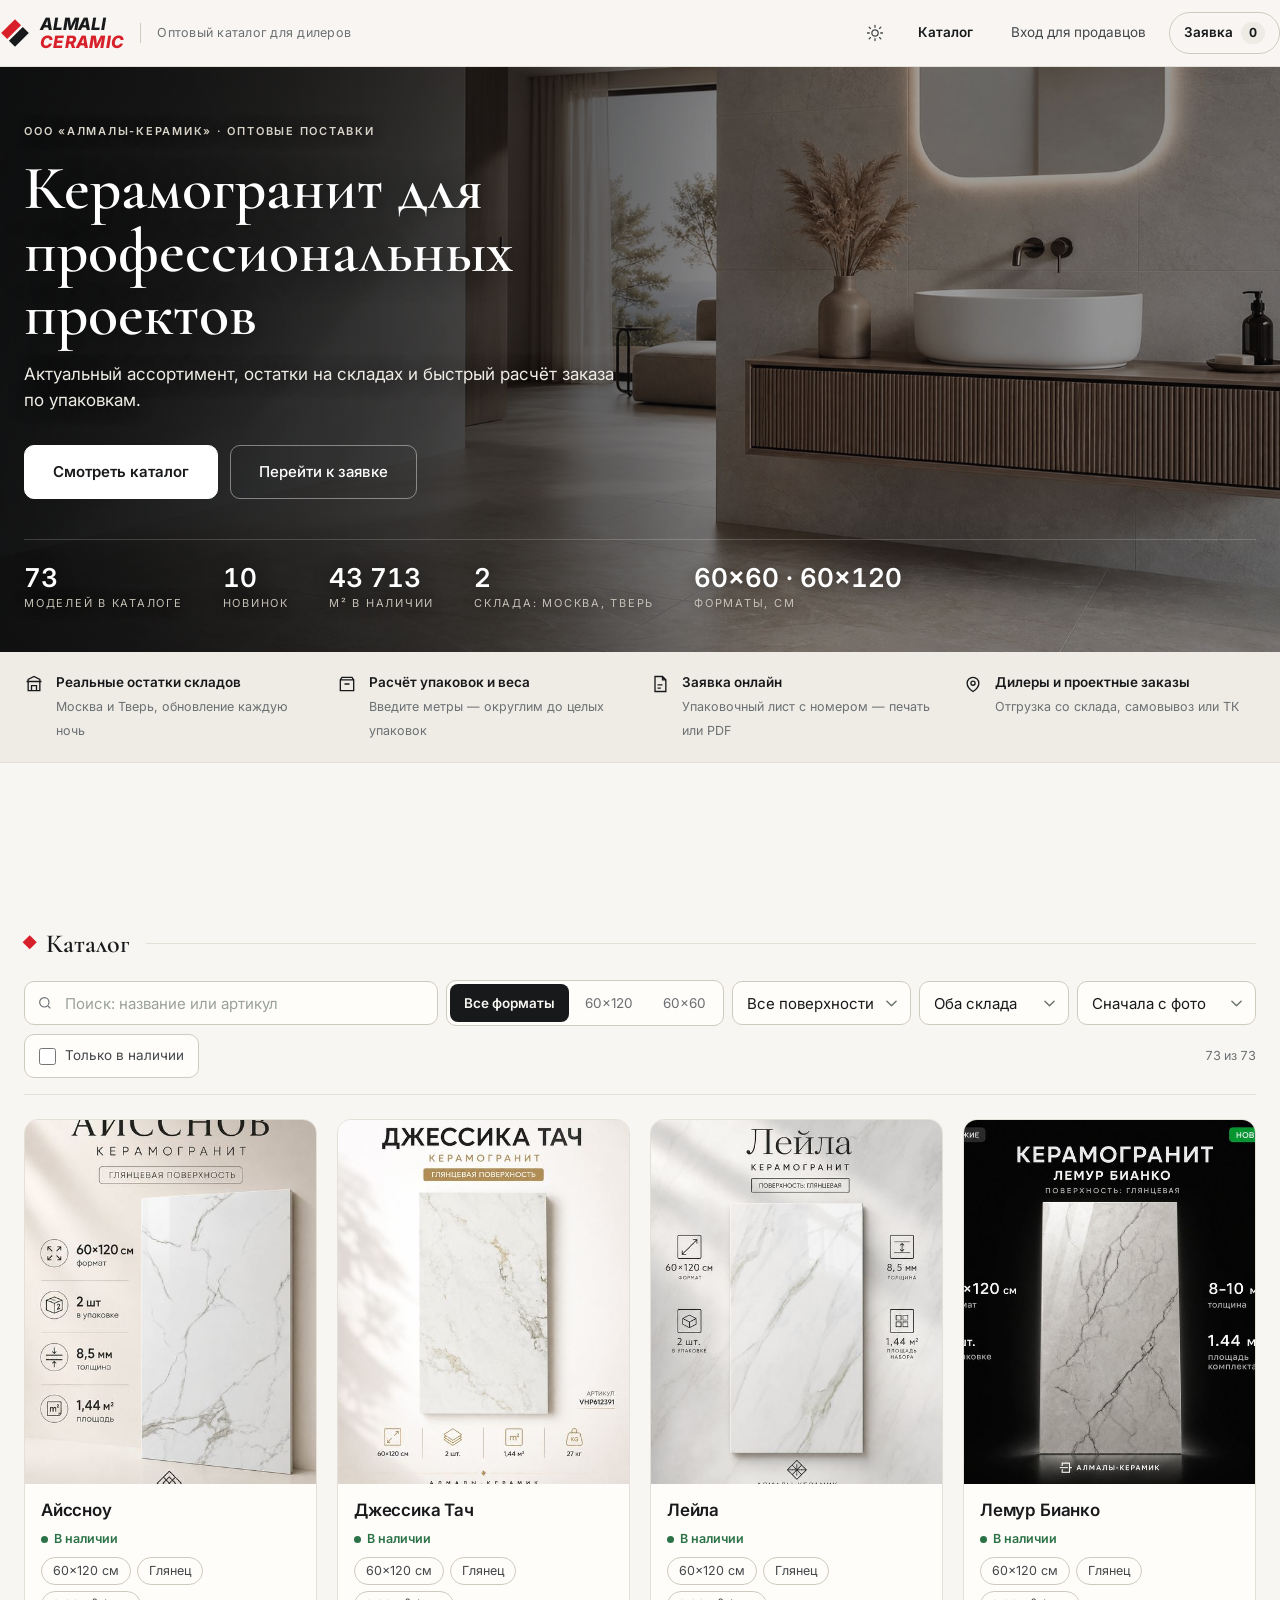
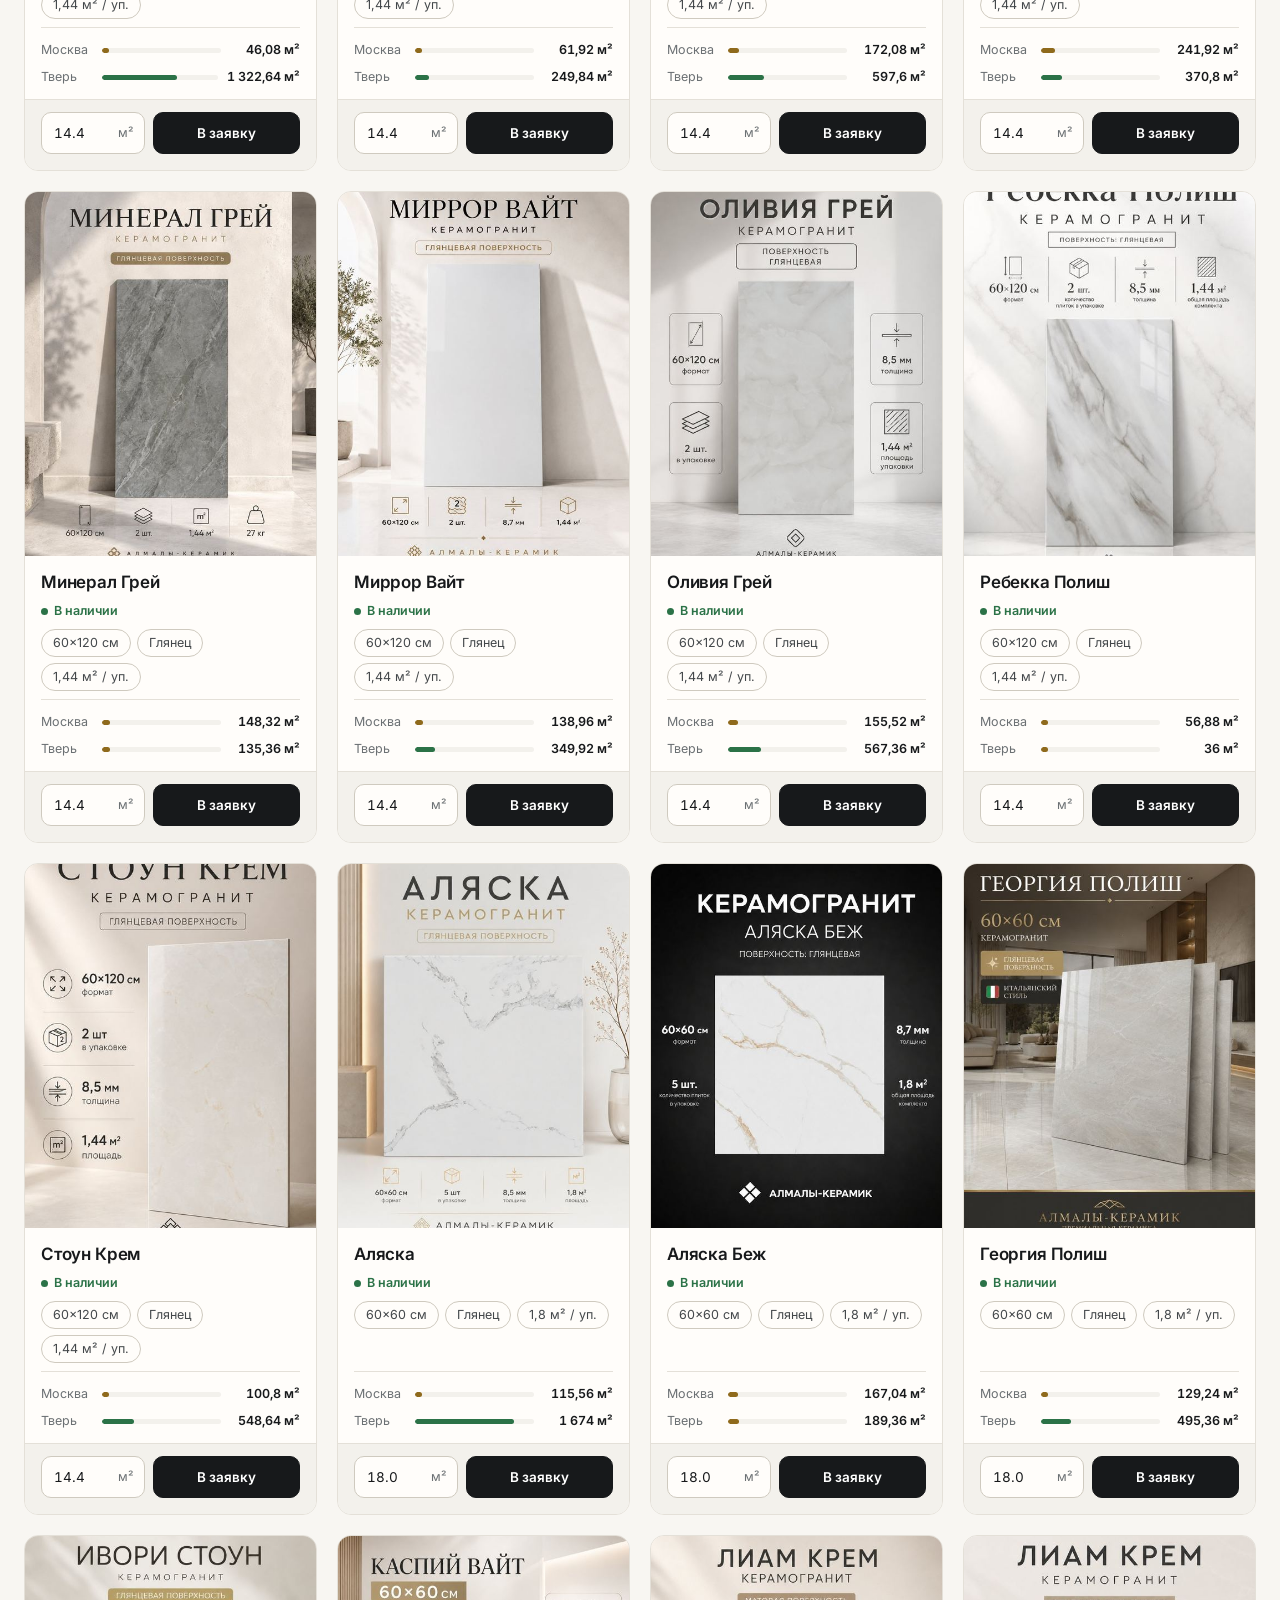
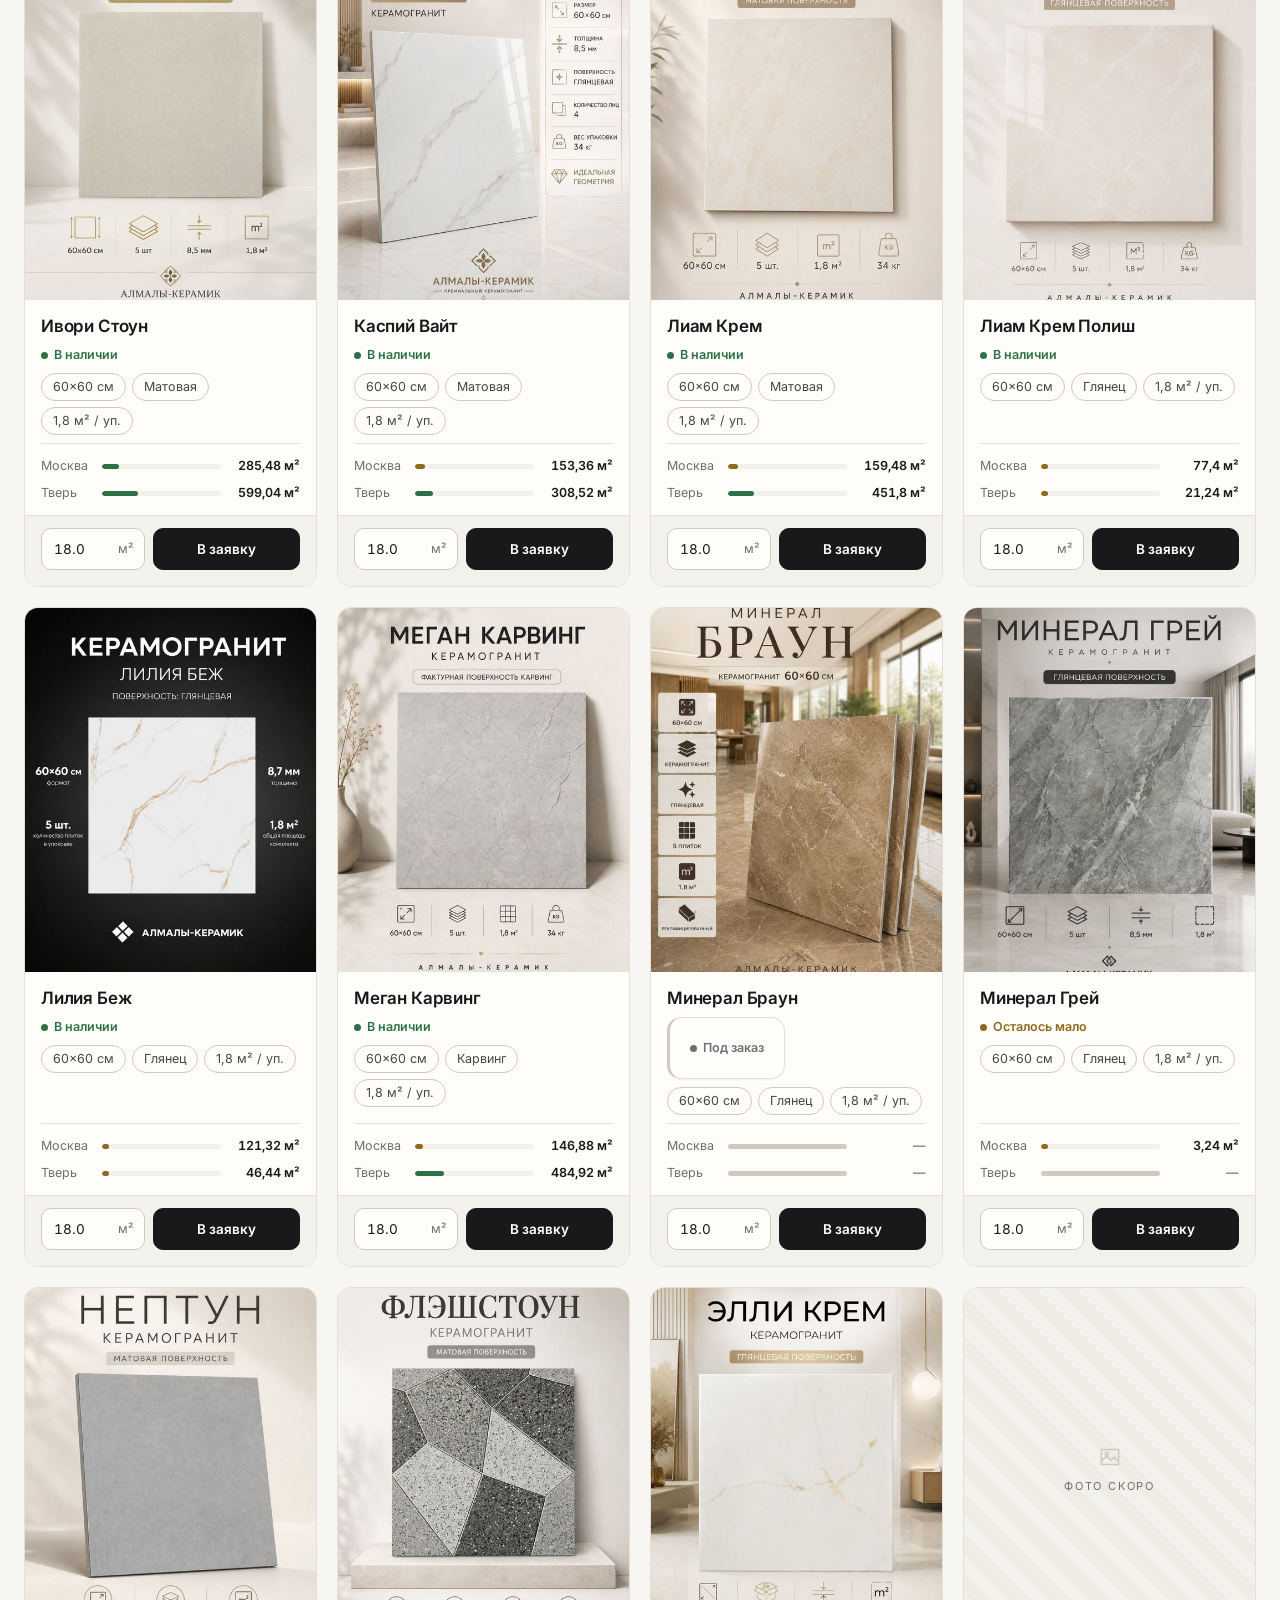
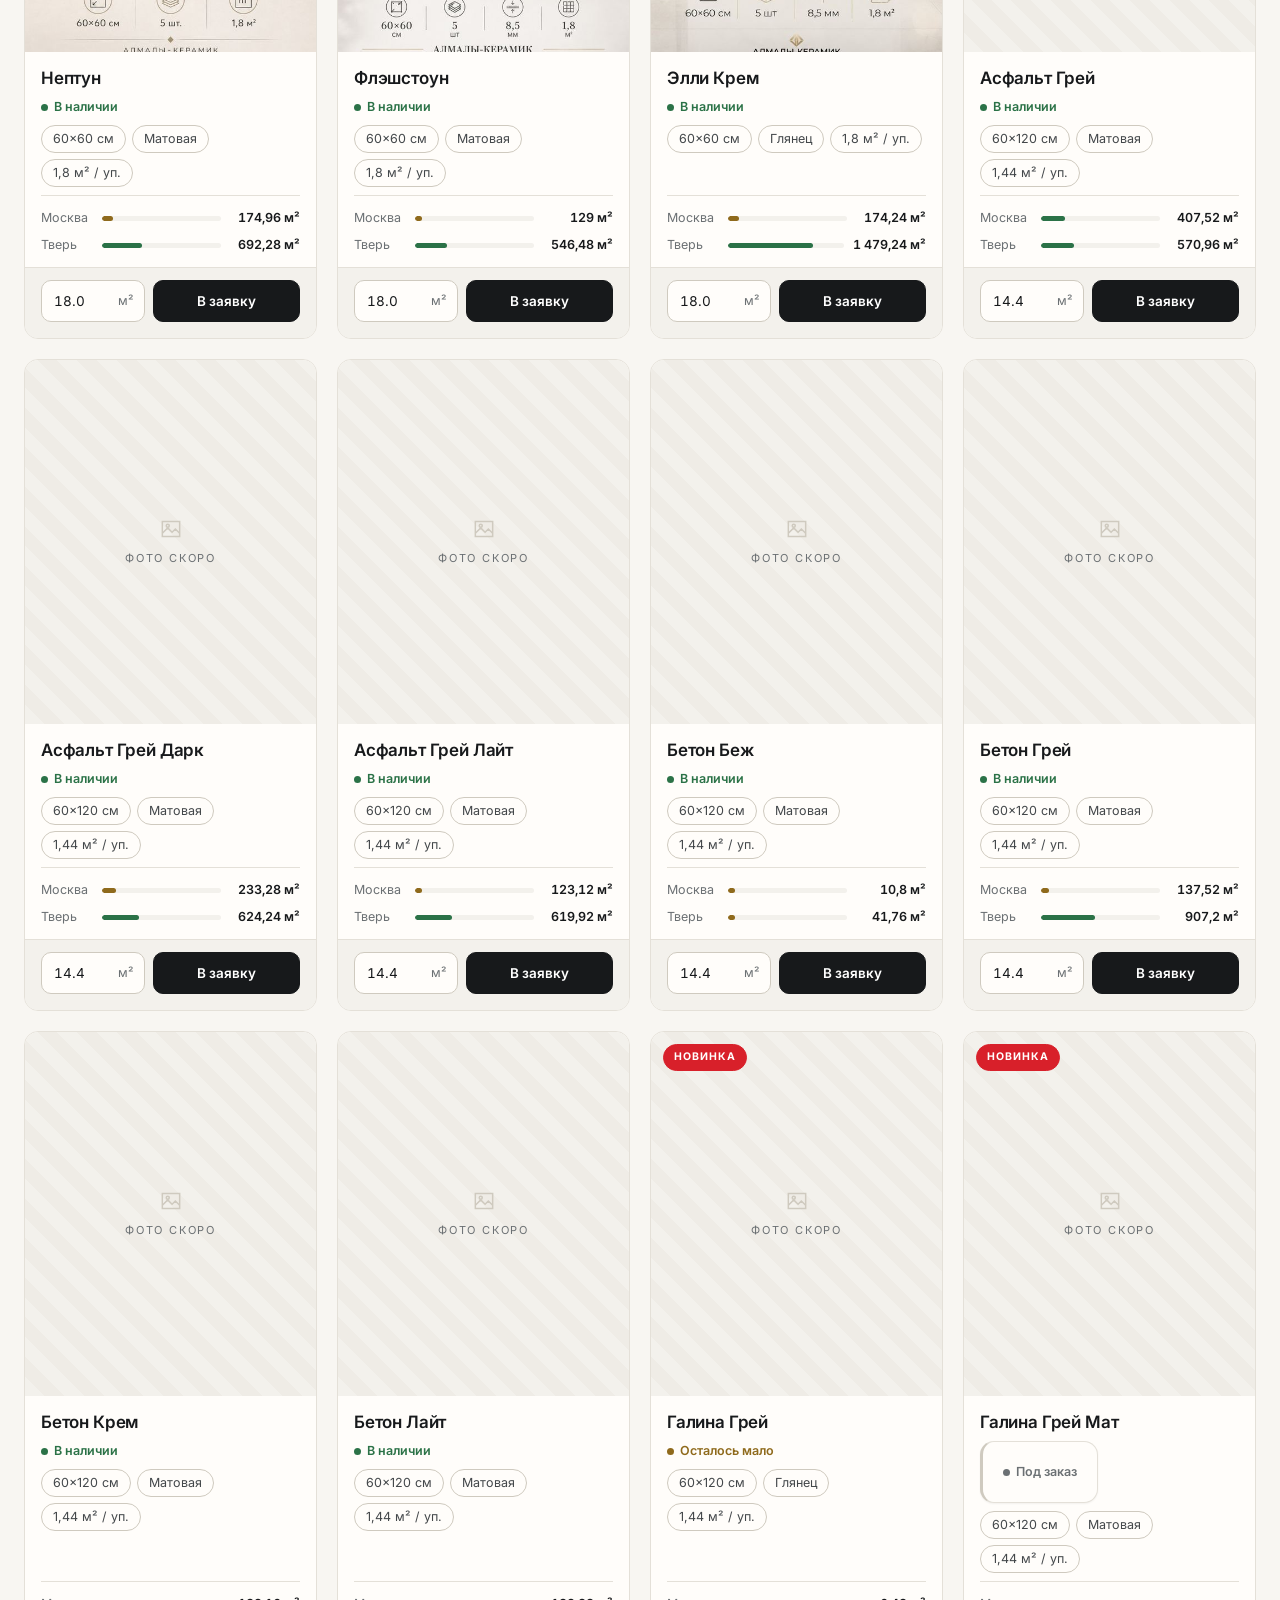
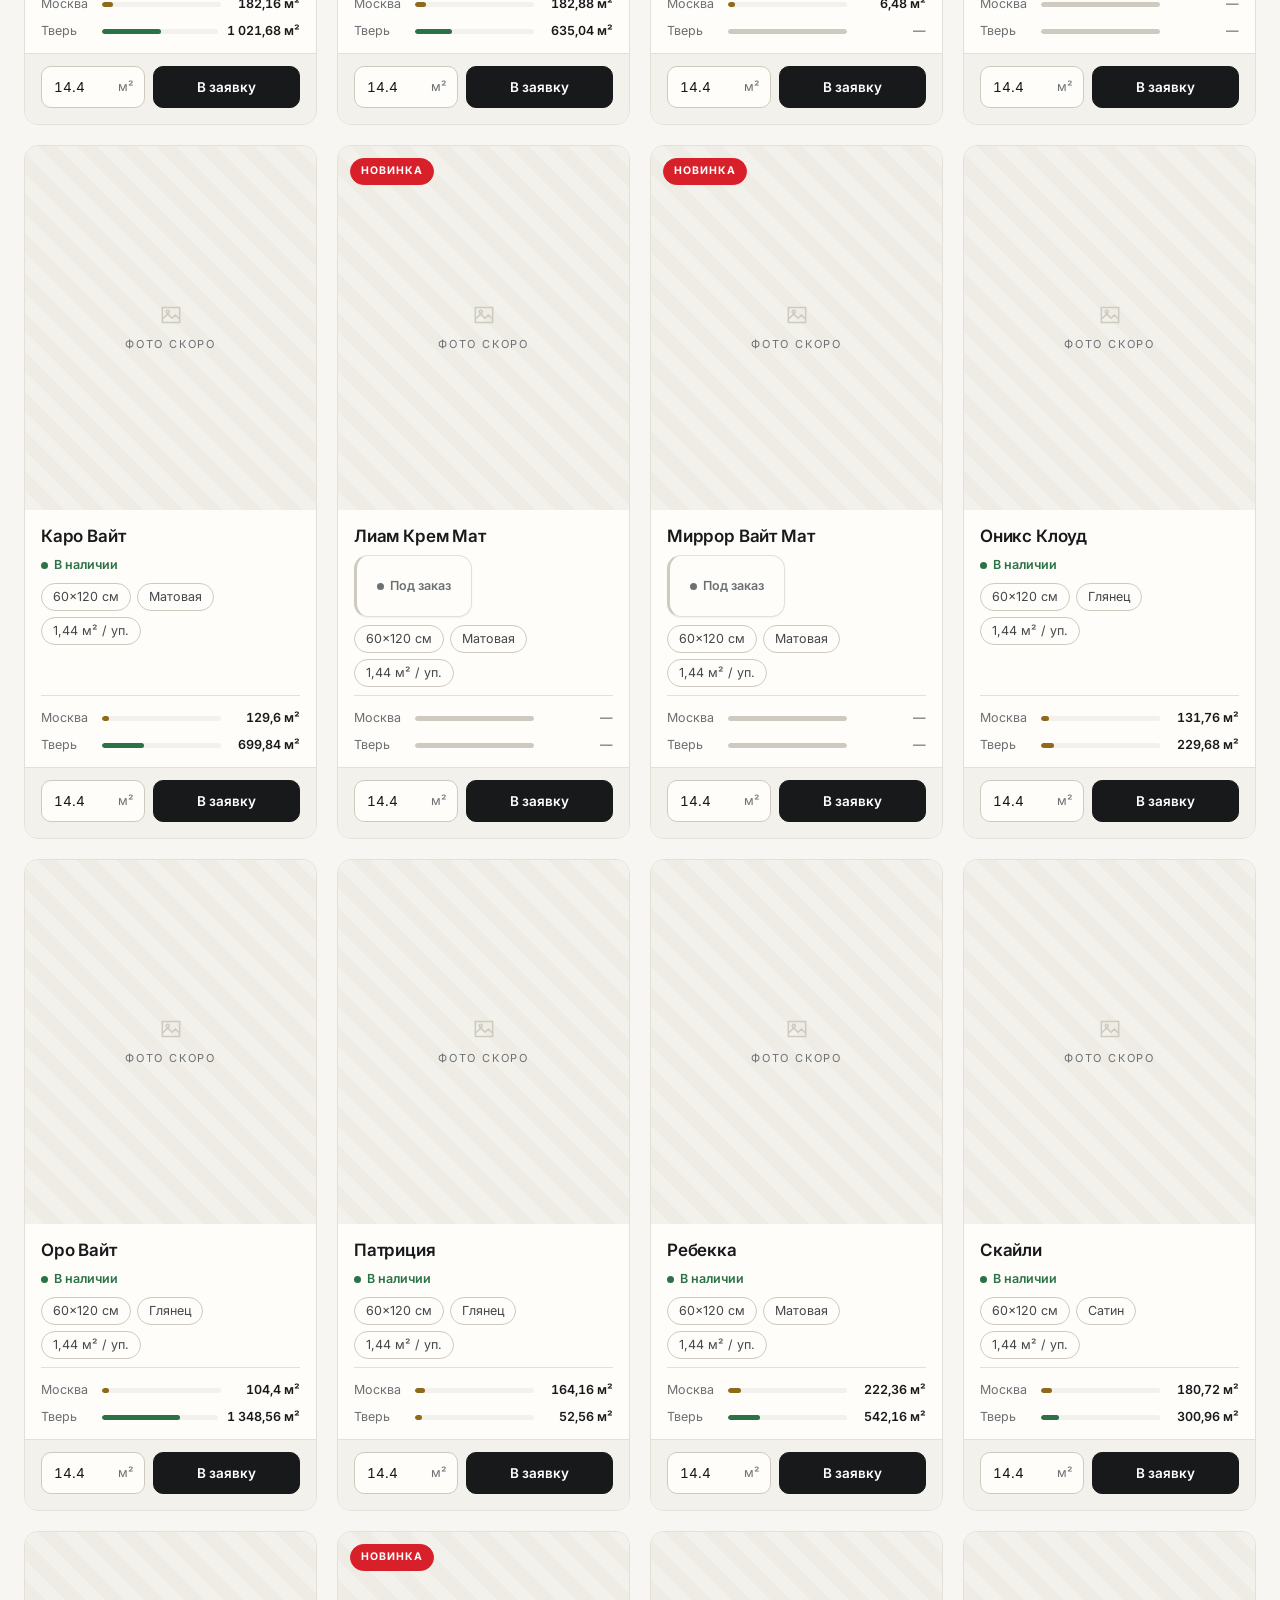
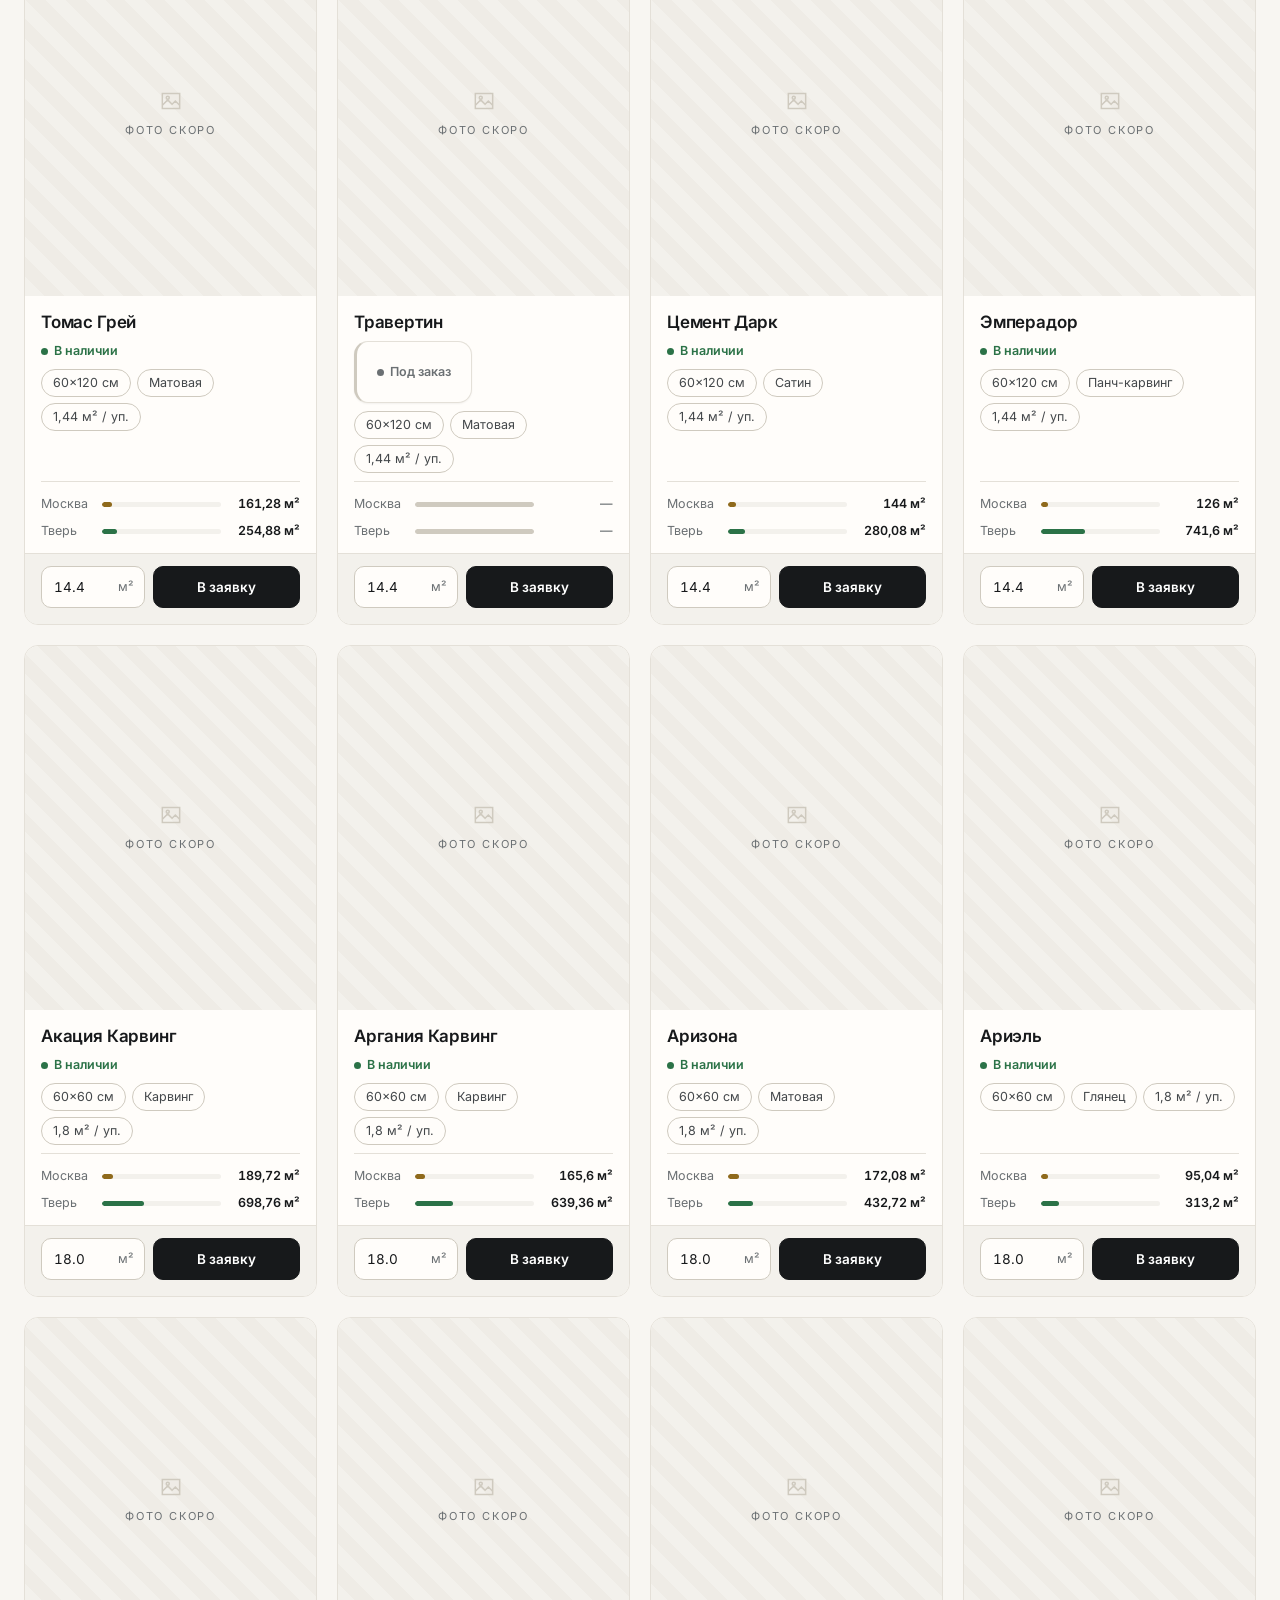
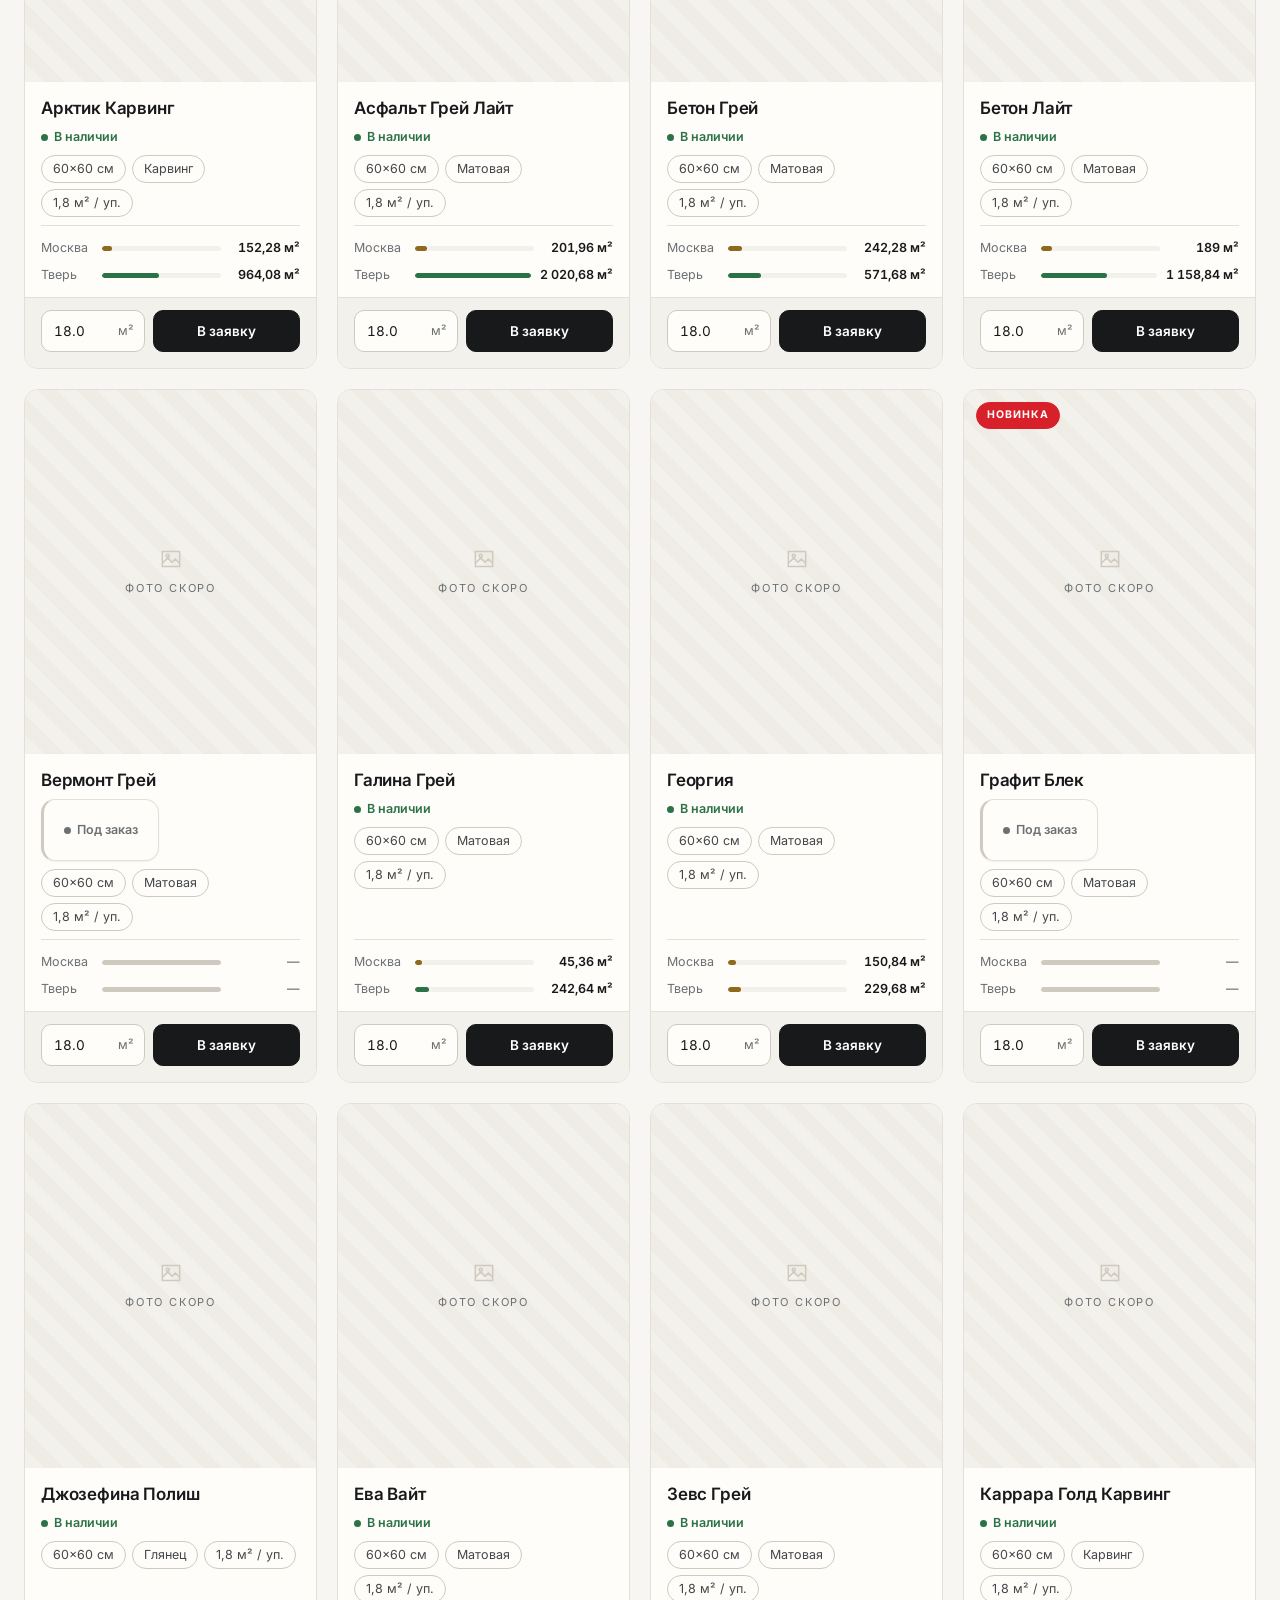
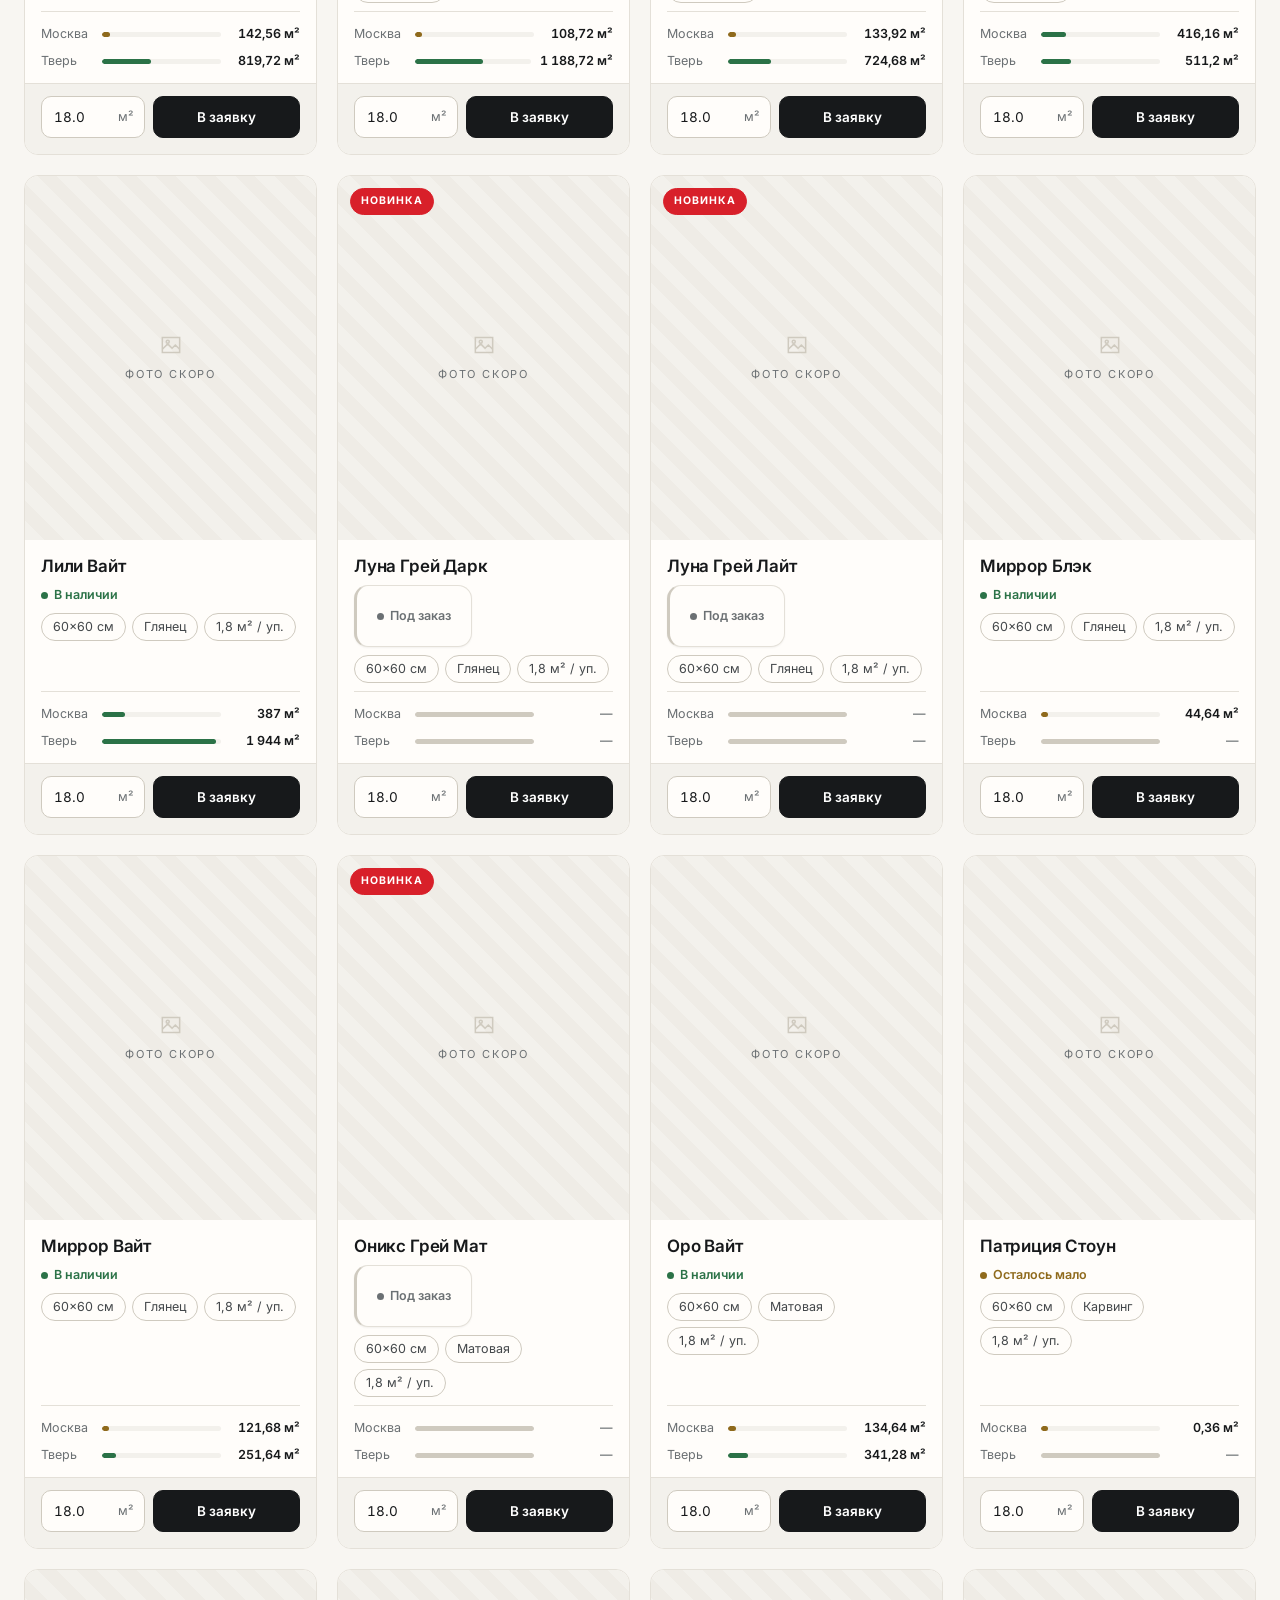
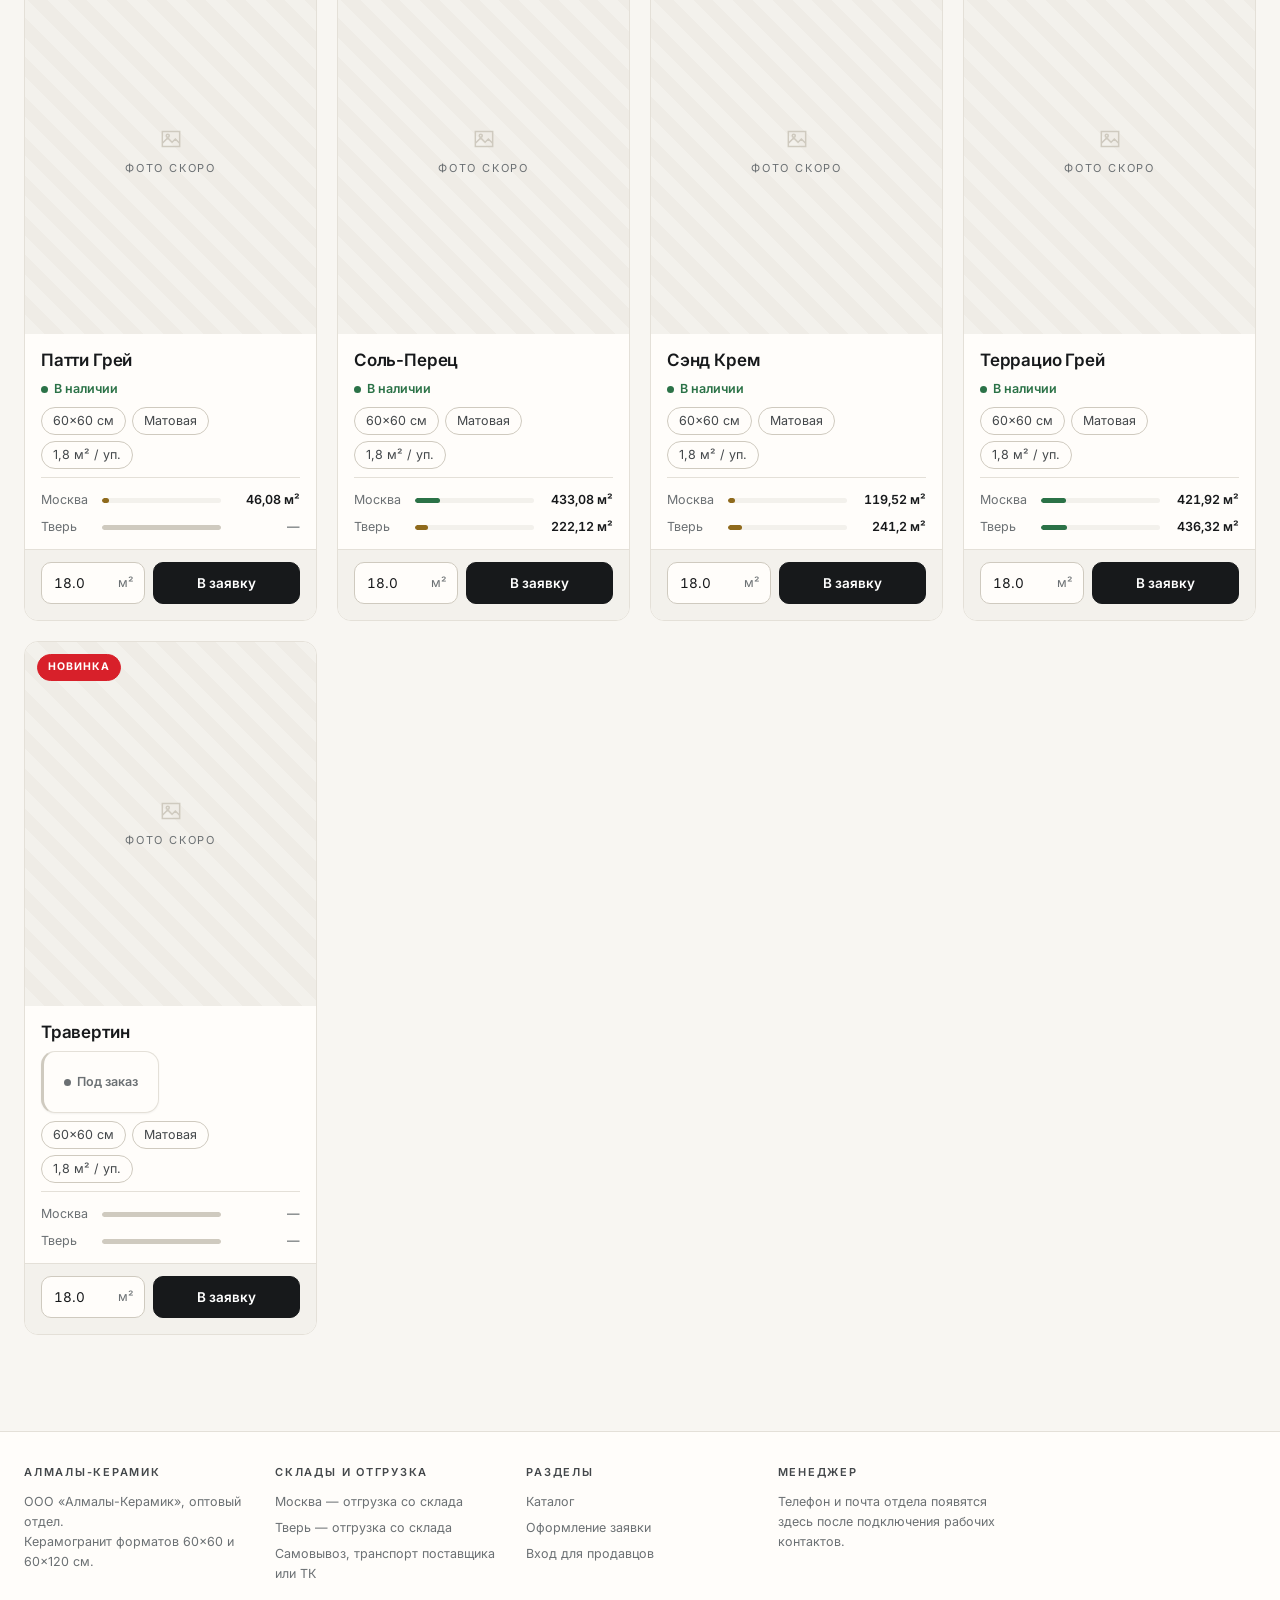
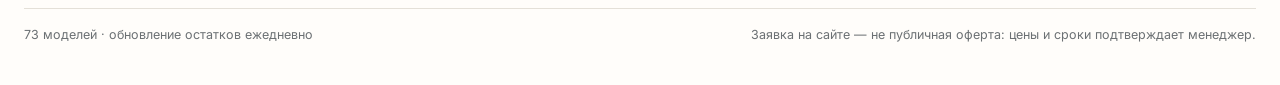
==== commit f28d311d: "Артикулы убраны из интерфейса портала Дилер и продавец видят только название, формат и поверхность: " ====
--- a/docs/index.html
+++ b/docs/index.html
@@ -18,7 +18,7 @@
 <link rel="preconnect" href="https://fonts.gstatic.com" crossorigin>
 <link href="https://fonts.googleapis.com/css2?family=Cormorant+Garamond:wght@600&family=Inter:ital,wght@0,400;0,500;0,600;0,700;1,800&display=swap" rel="stylesheet">
 <script>try{var t=localStorage.getItem('almaly_theme');if(t)document.documentElement.dataset.theme=t;else if(matchMedia('(prefers-color-scheme: dark)').matches)document.documentElement.dataset.theme='dark'}catch(e){}</script>
-<link rel="stylesheet" href="style.css?v=2608272252">
+<link rel="stylesheet" href="style.css?v=2609021526">
 
 <header><div class="wrap head">
   <a class="logo" href="index.html" aria-label="Almali Ceramic — Алмалы-Керамик, на главную">
@@ -169,7 +169,7 @@
   <a class="go" href="order.html">Оформить заявку</a>
 </div>
 <div id="toast" role="status" aria-live="polite"></div>
-<script src="theme.js?v=2608272252"></script>
-<script src="config.js?v=2608272252"></script>
-<script src="app.js?v=2608272252"></script>
+<script src="theme.js?v=2609021526"></script>
+<script src="config.js?v=2609021526"></script>
+<script src="app.js?v=2609021526"></script>
 <script>renderCatalog()</script>
--- a/docs/style.css
+++ b/docs/style.css
@@ -546,6 +546,9 @@
 .my-order b{font-variant-numeric:tabular-nums}
 .my-order .when{color:var(--muted);font-size:var(--t-s)}
 .my-order .sum{margin-left:auto;color:var(--ink-2);font-variant-numeric:tabular-nums}
+.my-order .status{margin-left:12px}
+@media(max-width:520px){.my-order{gap:8px}.my-order .sum{margin-left:0;width:100%}
+  .my-order .status{margin-left:0}}
 
 /* нижняя панель заявки */
 .cart-bar{position:fixed;left:0;right:0;bottom:0;z-index:var(--z-bar);background:var(--brand);color:var(--on-brand);
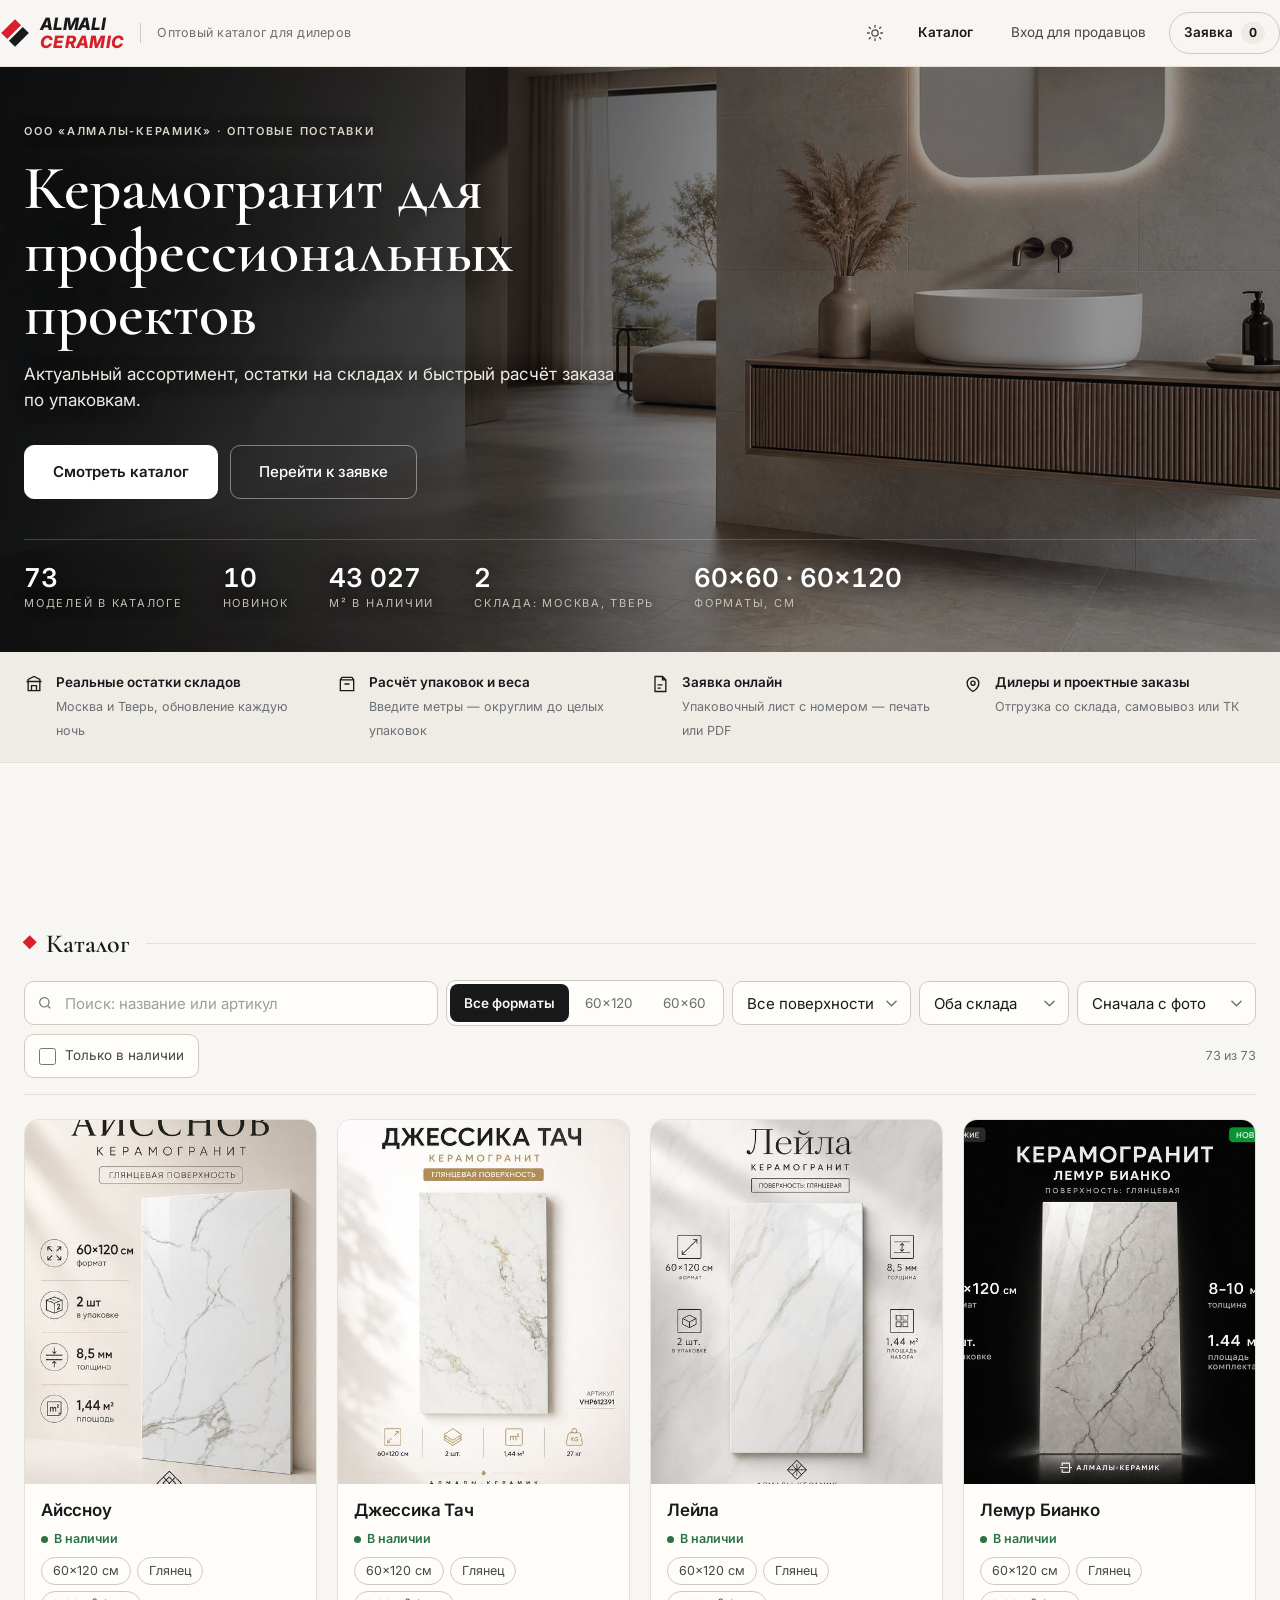
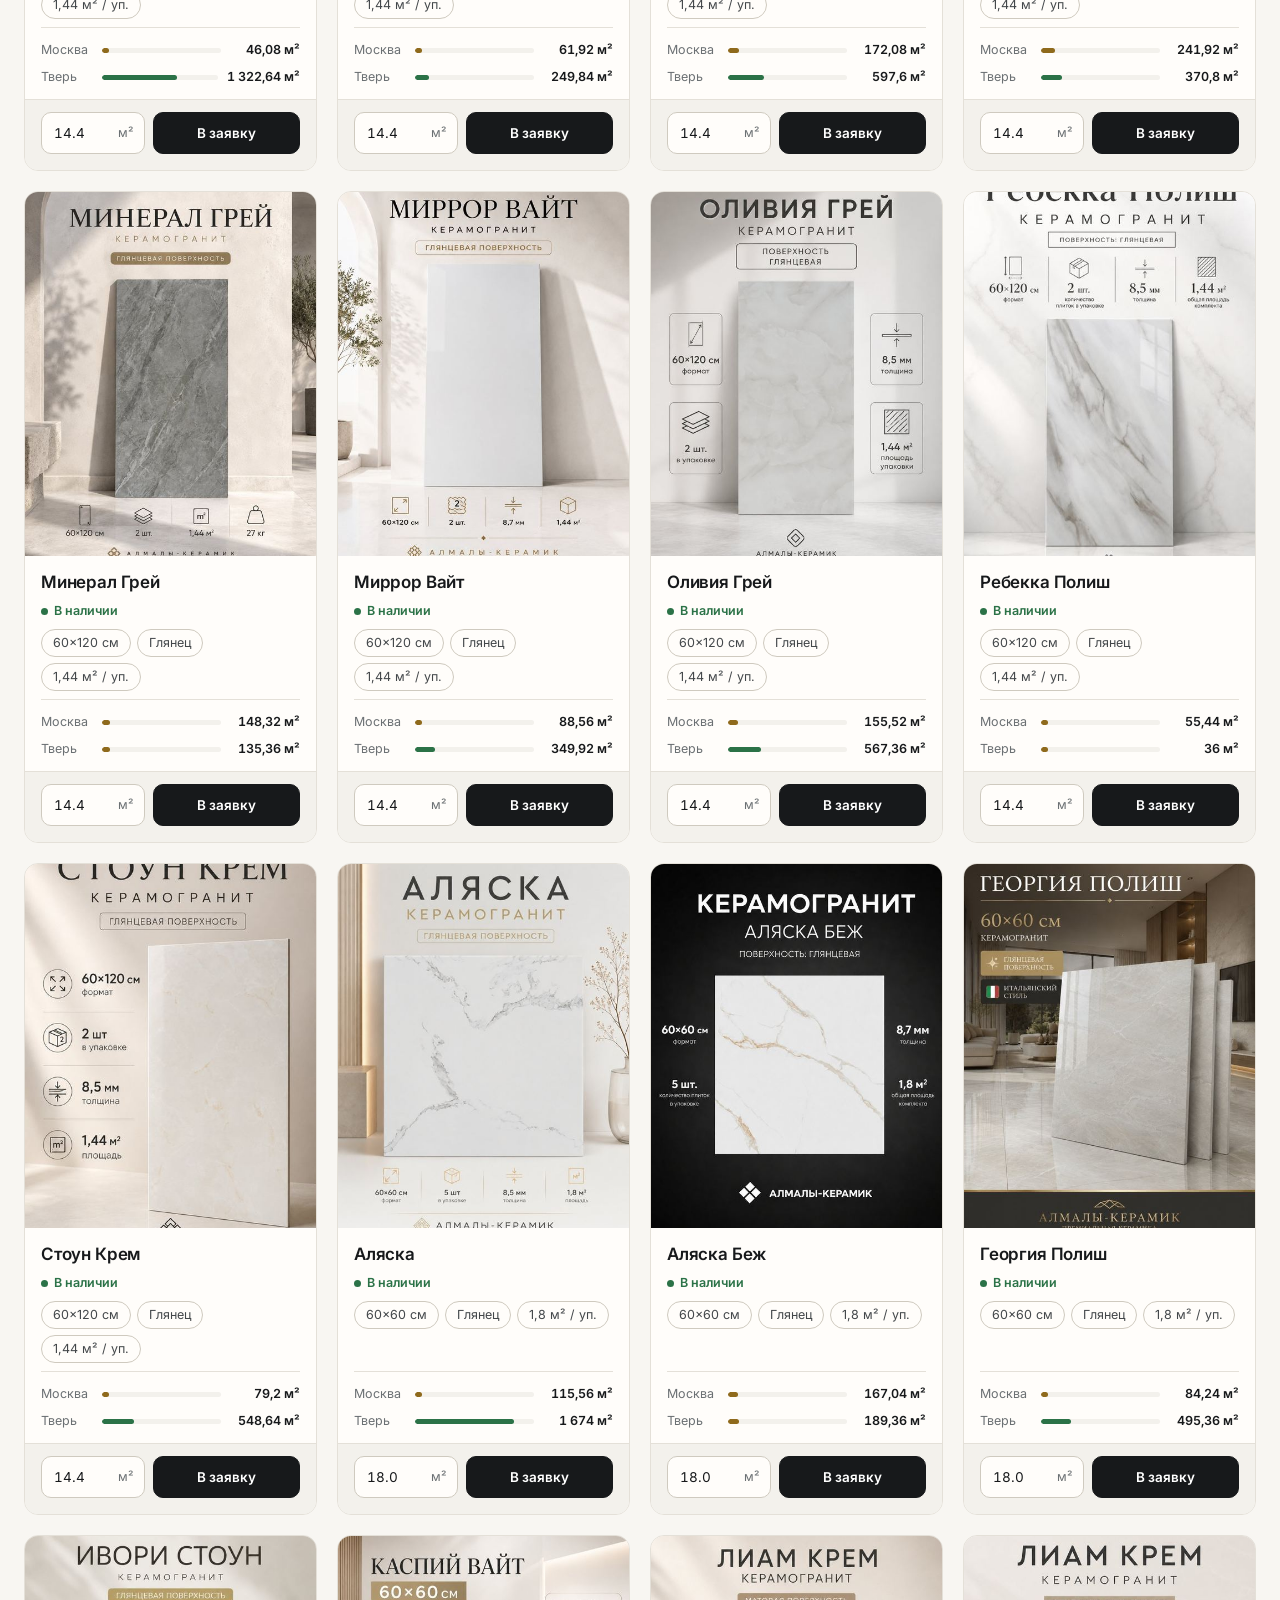
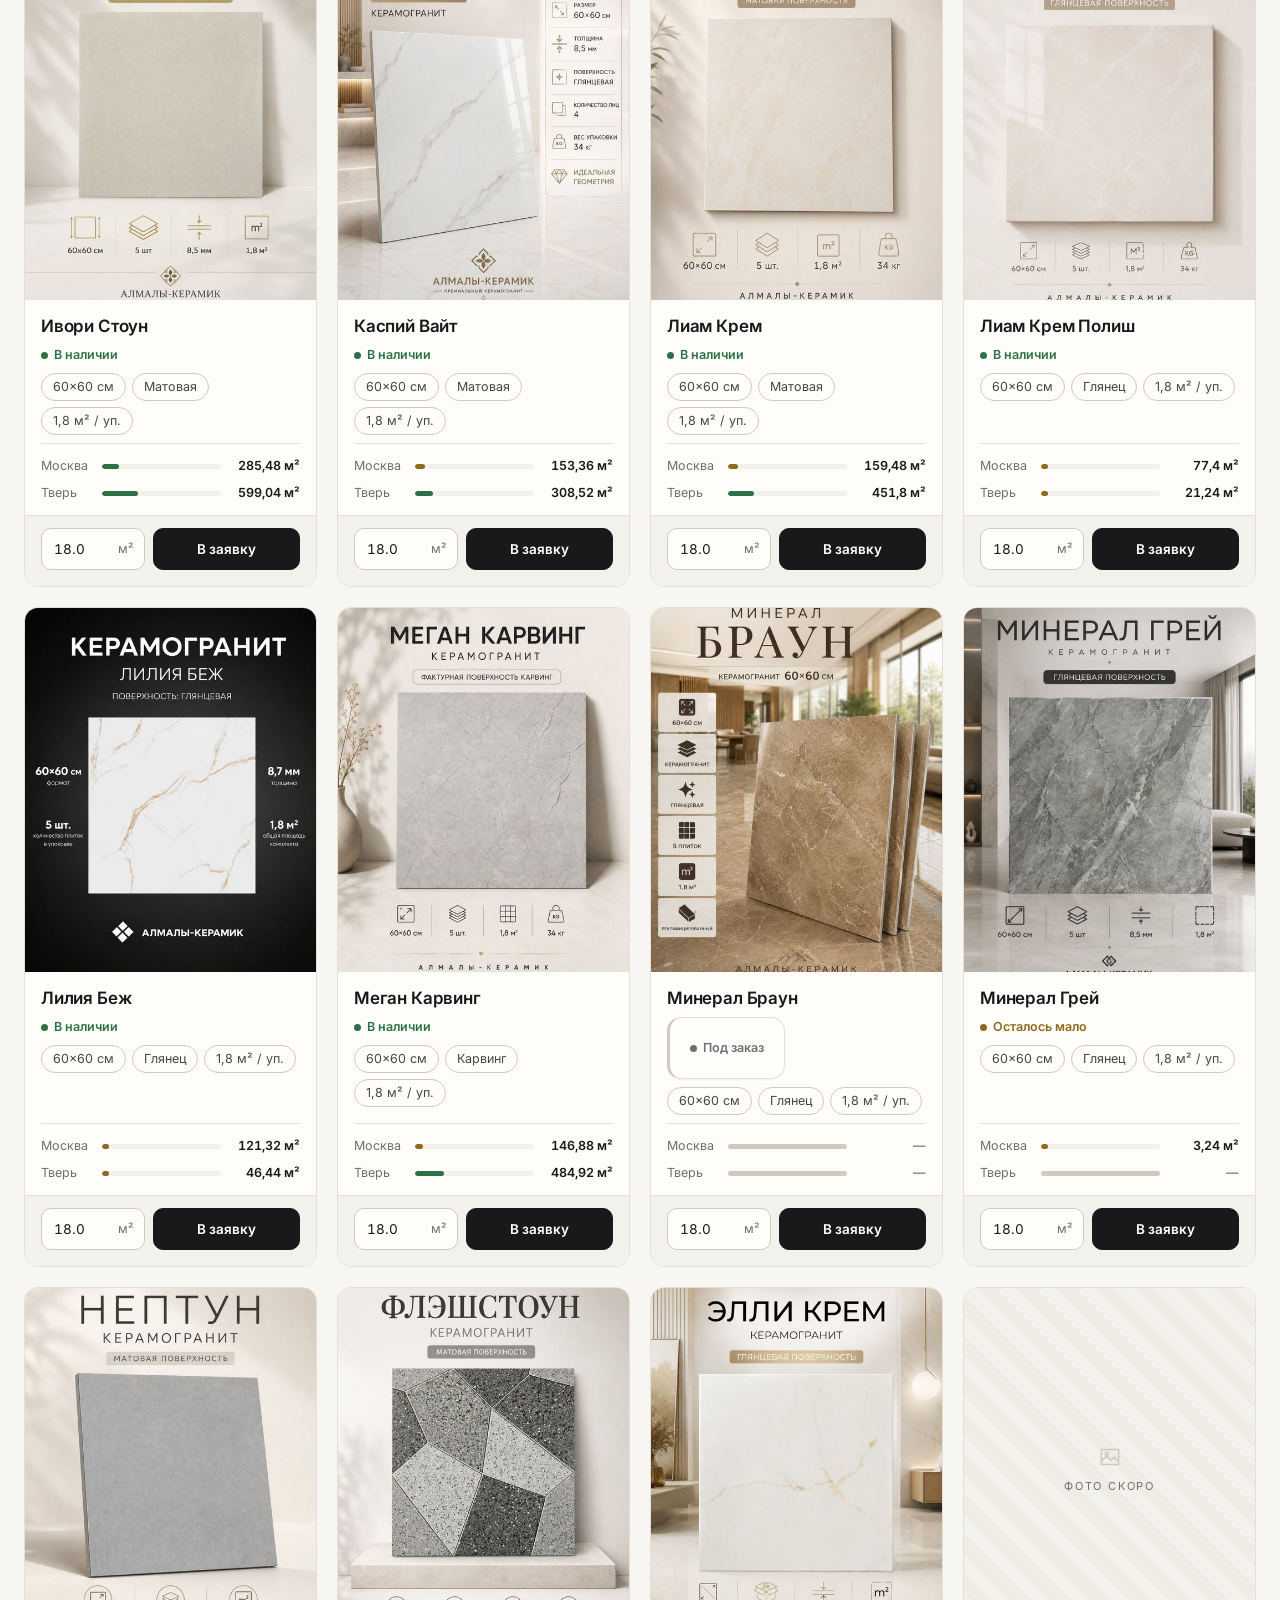
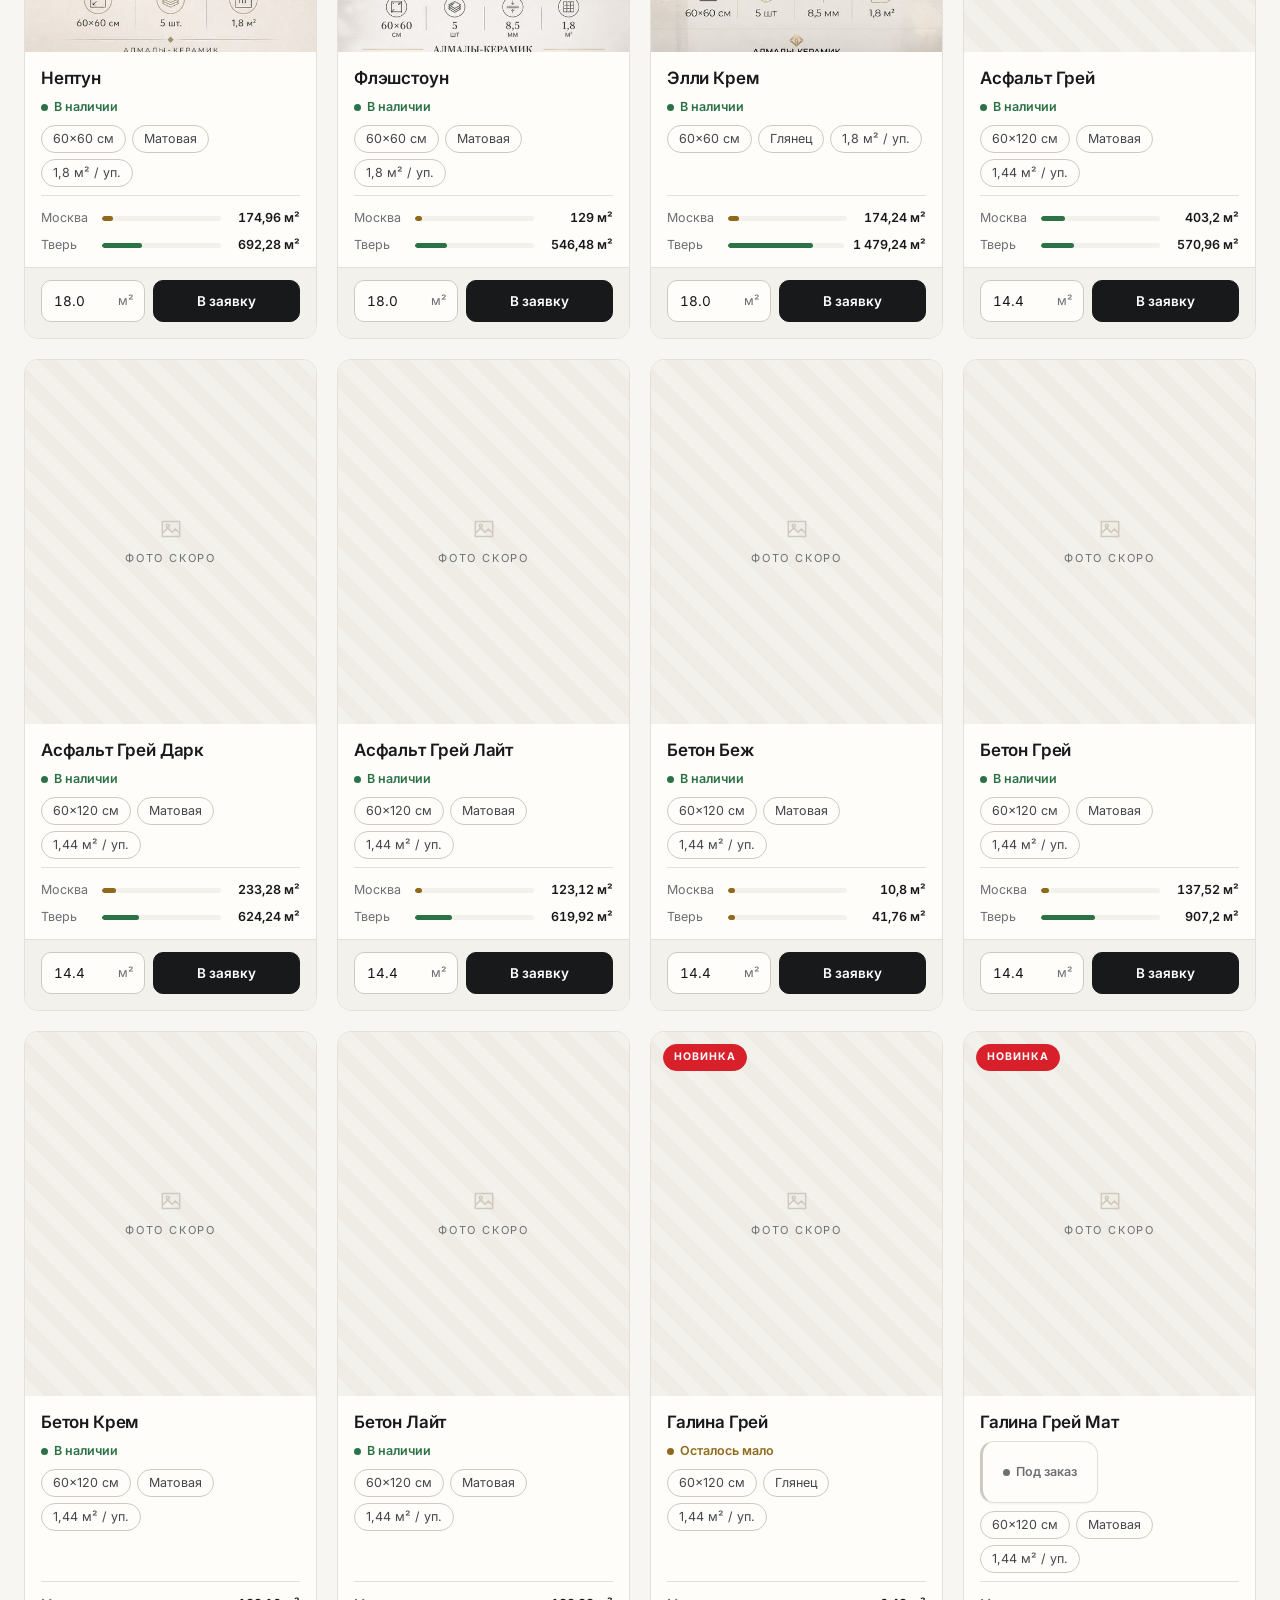
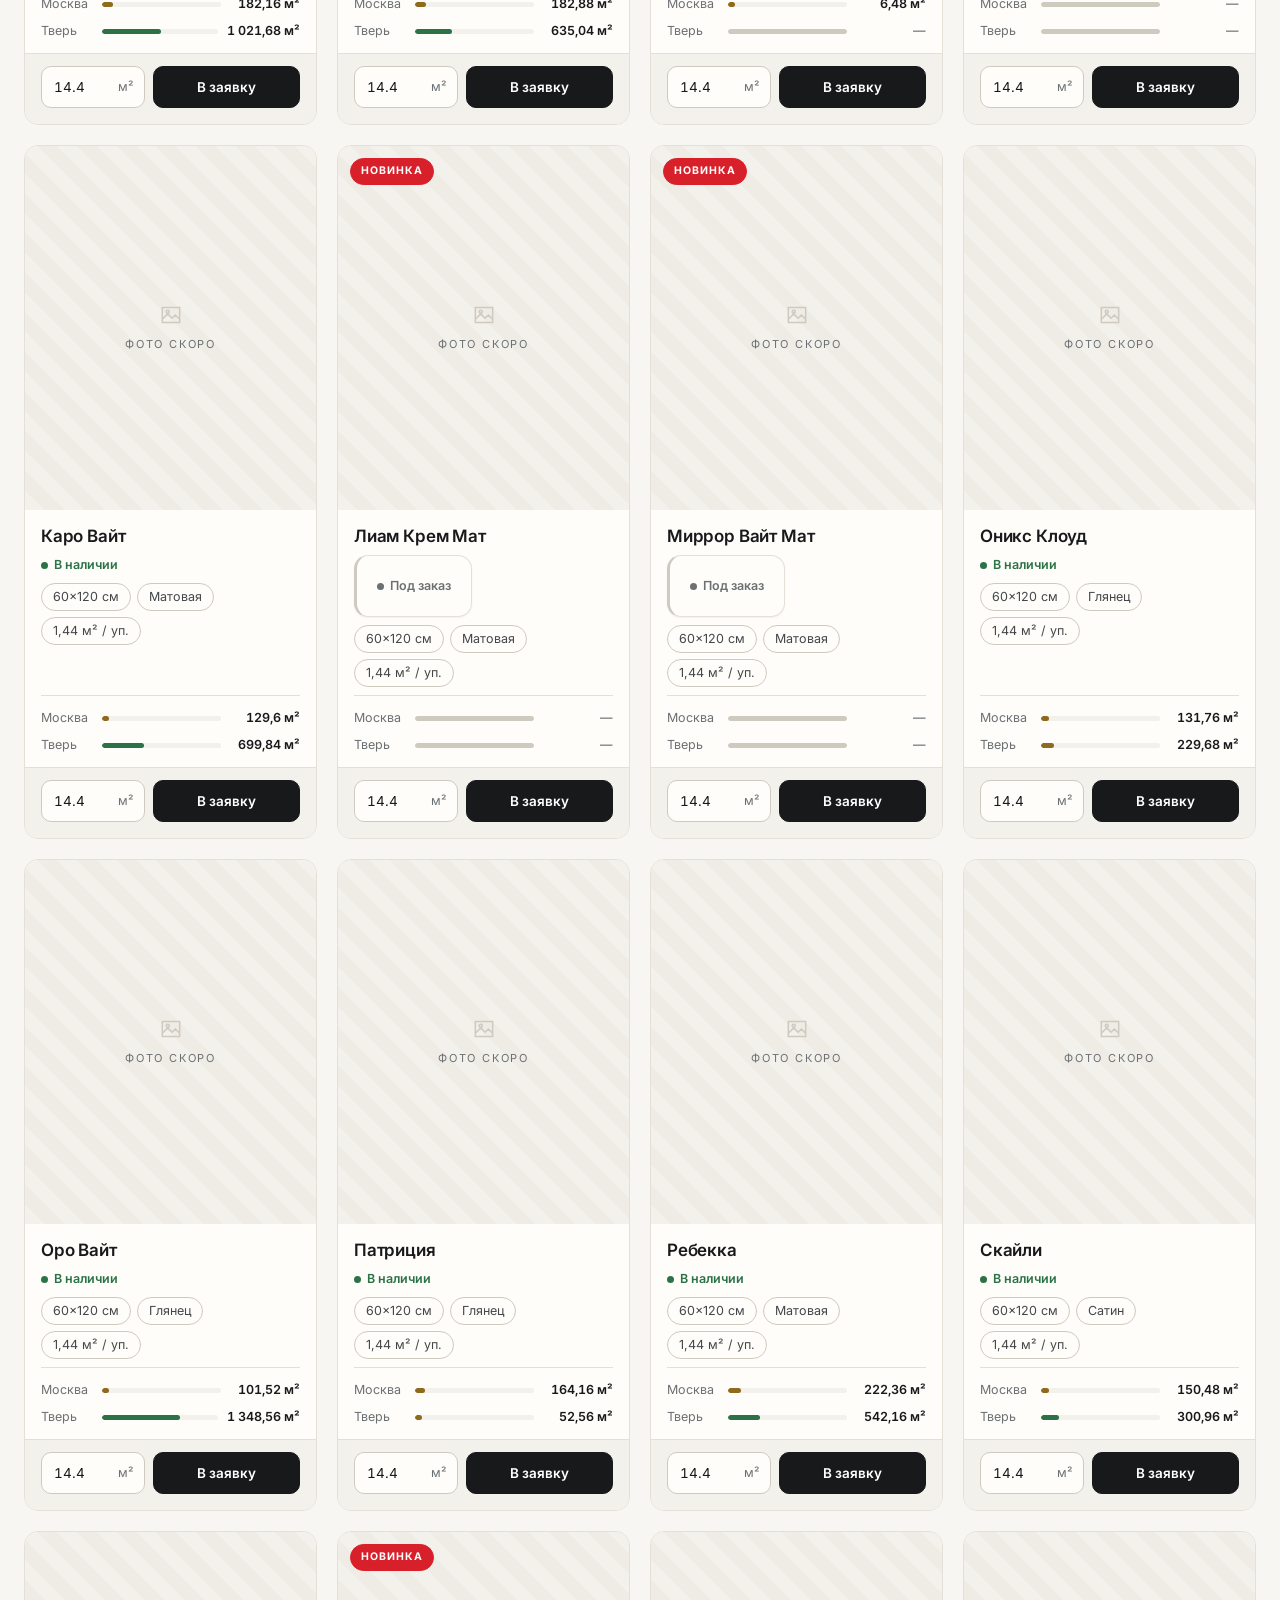
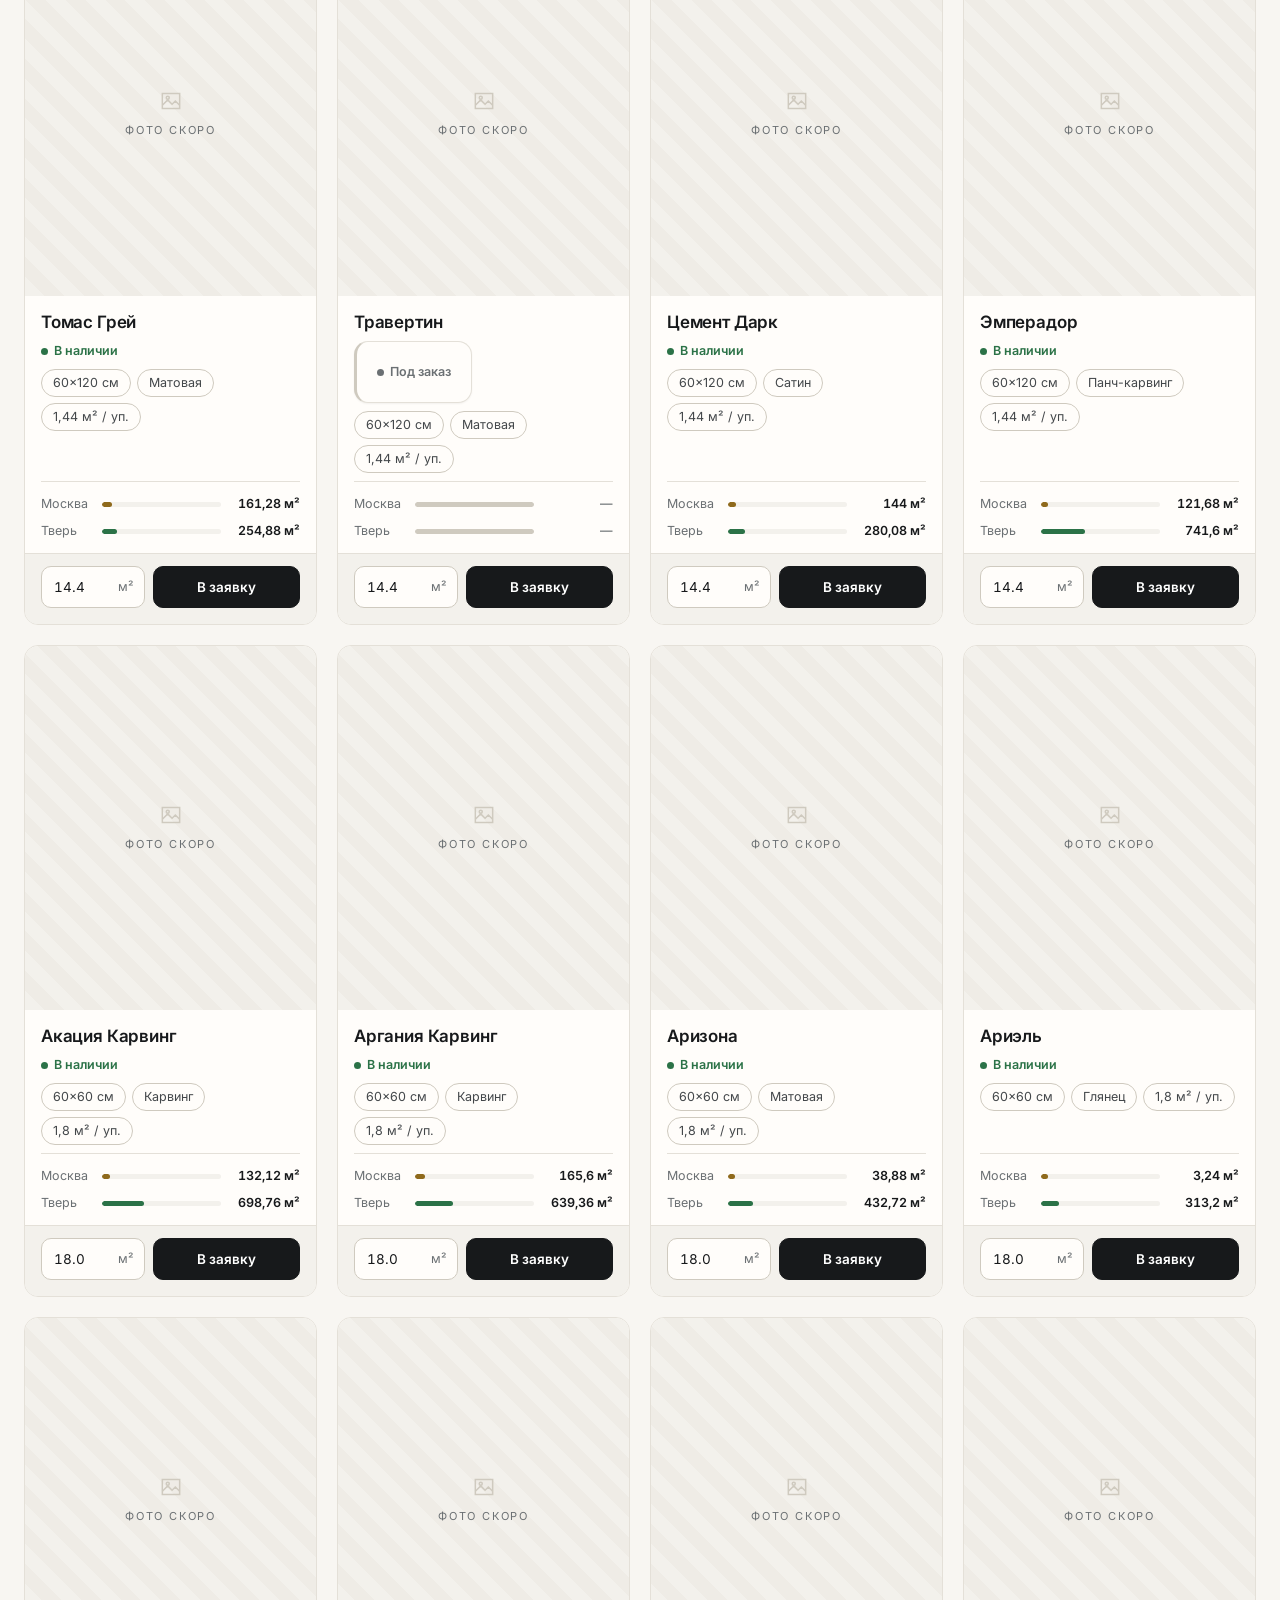
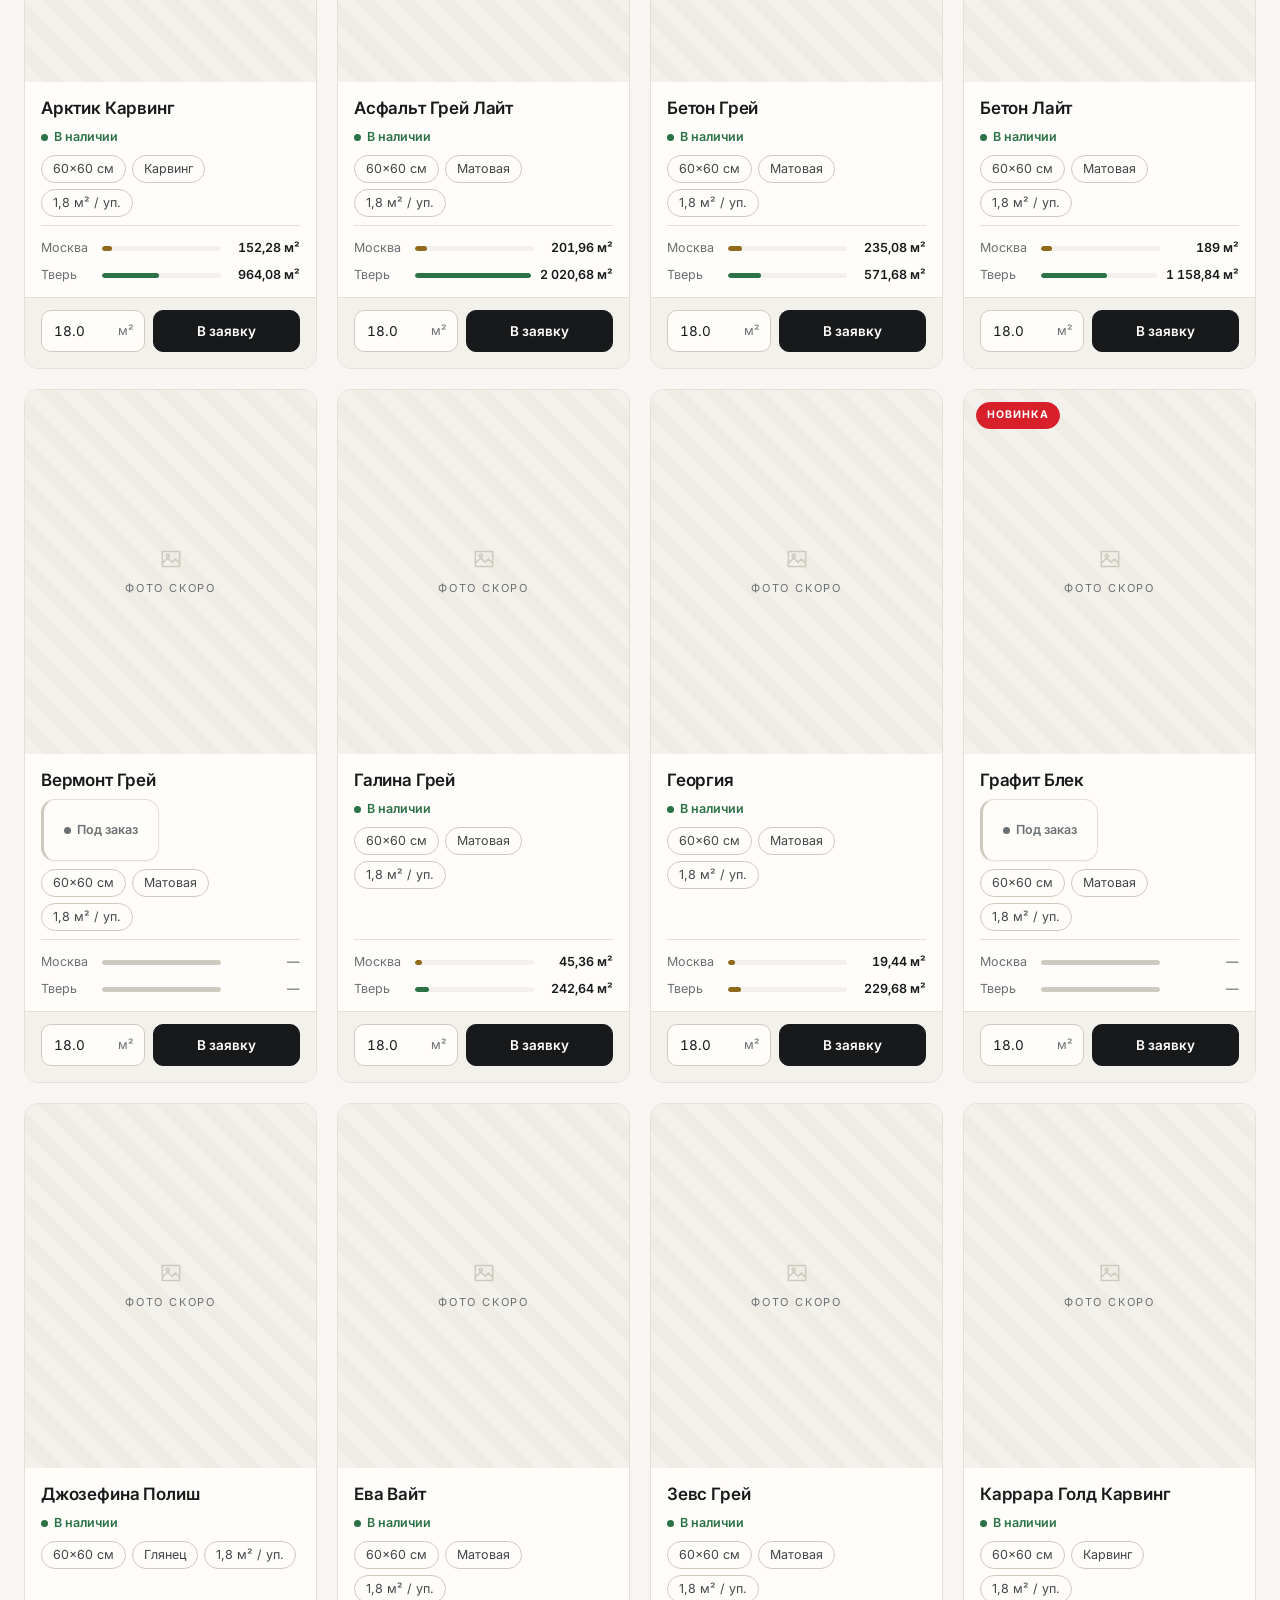
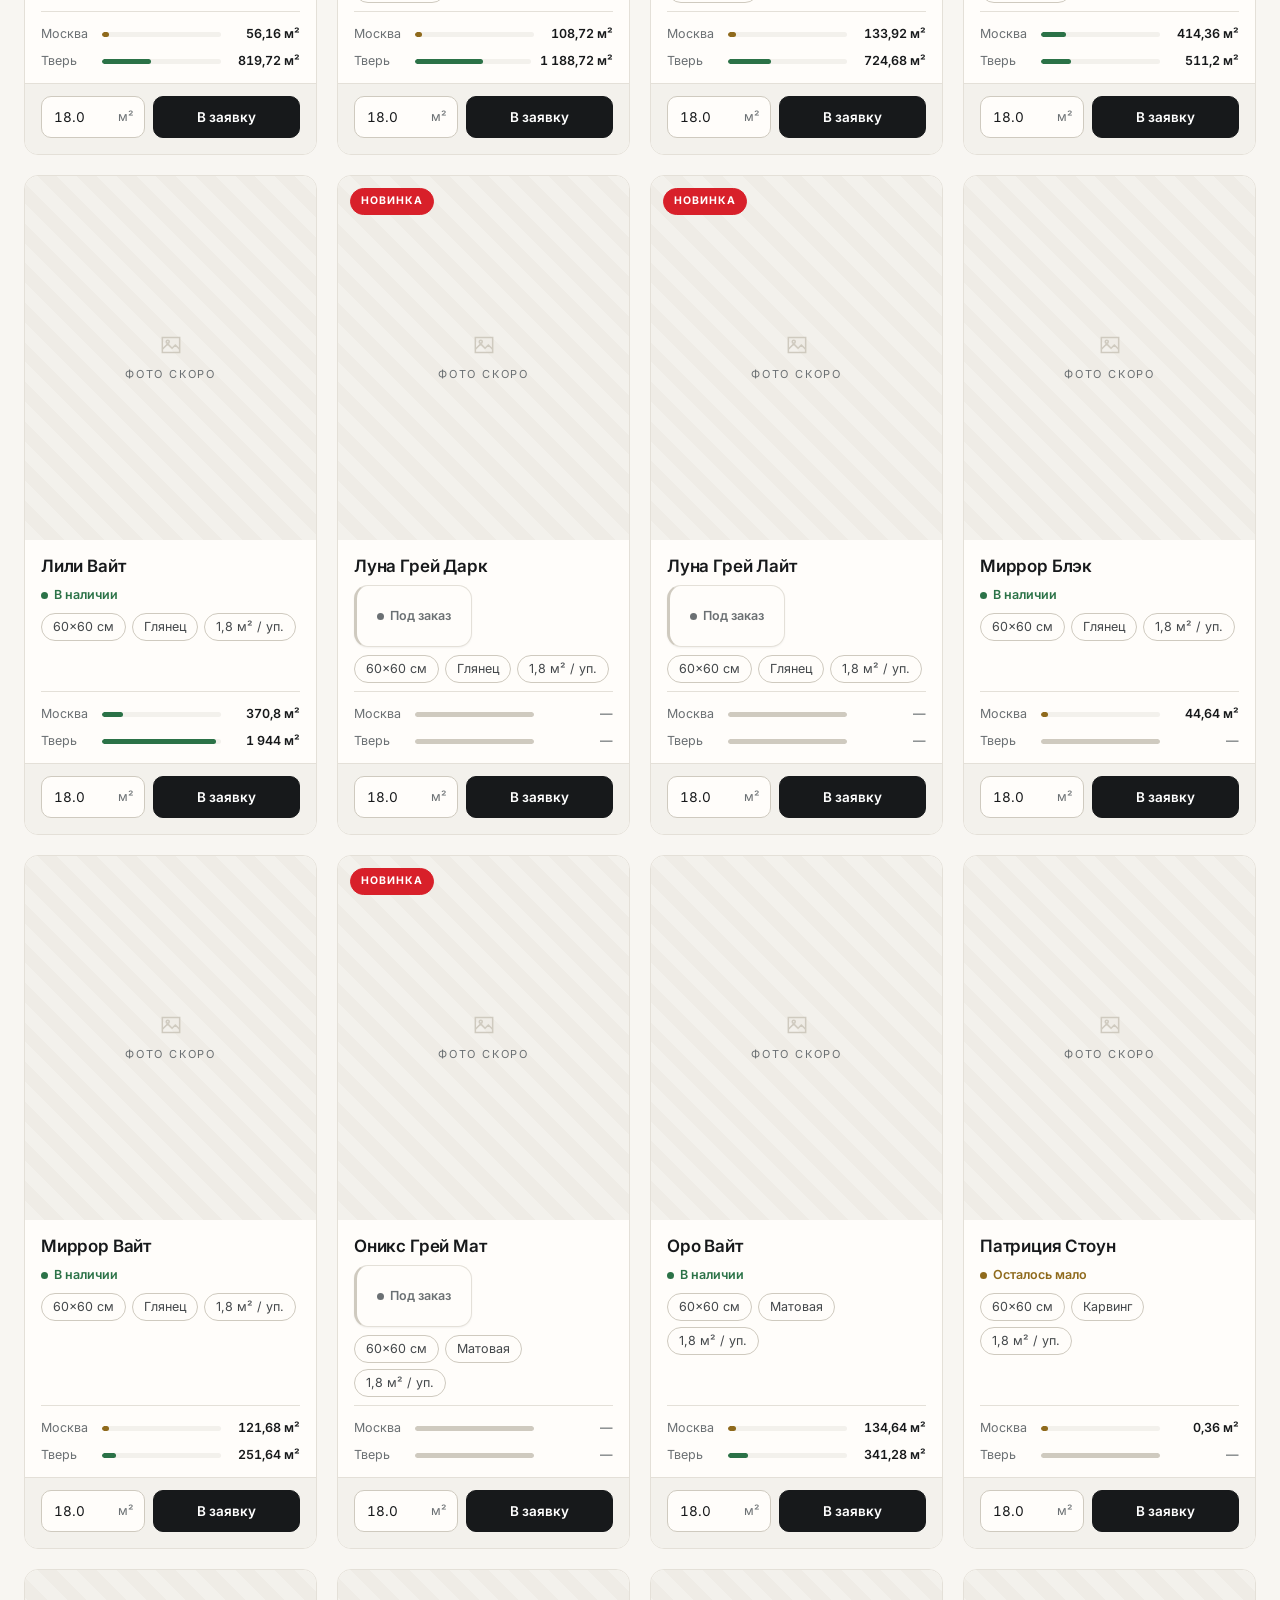
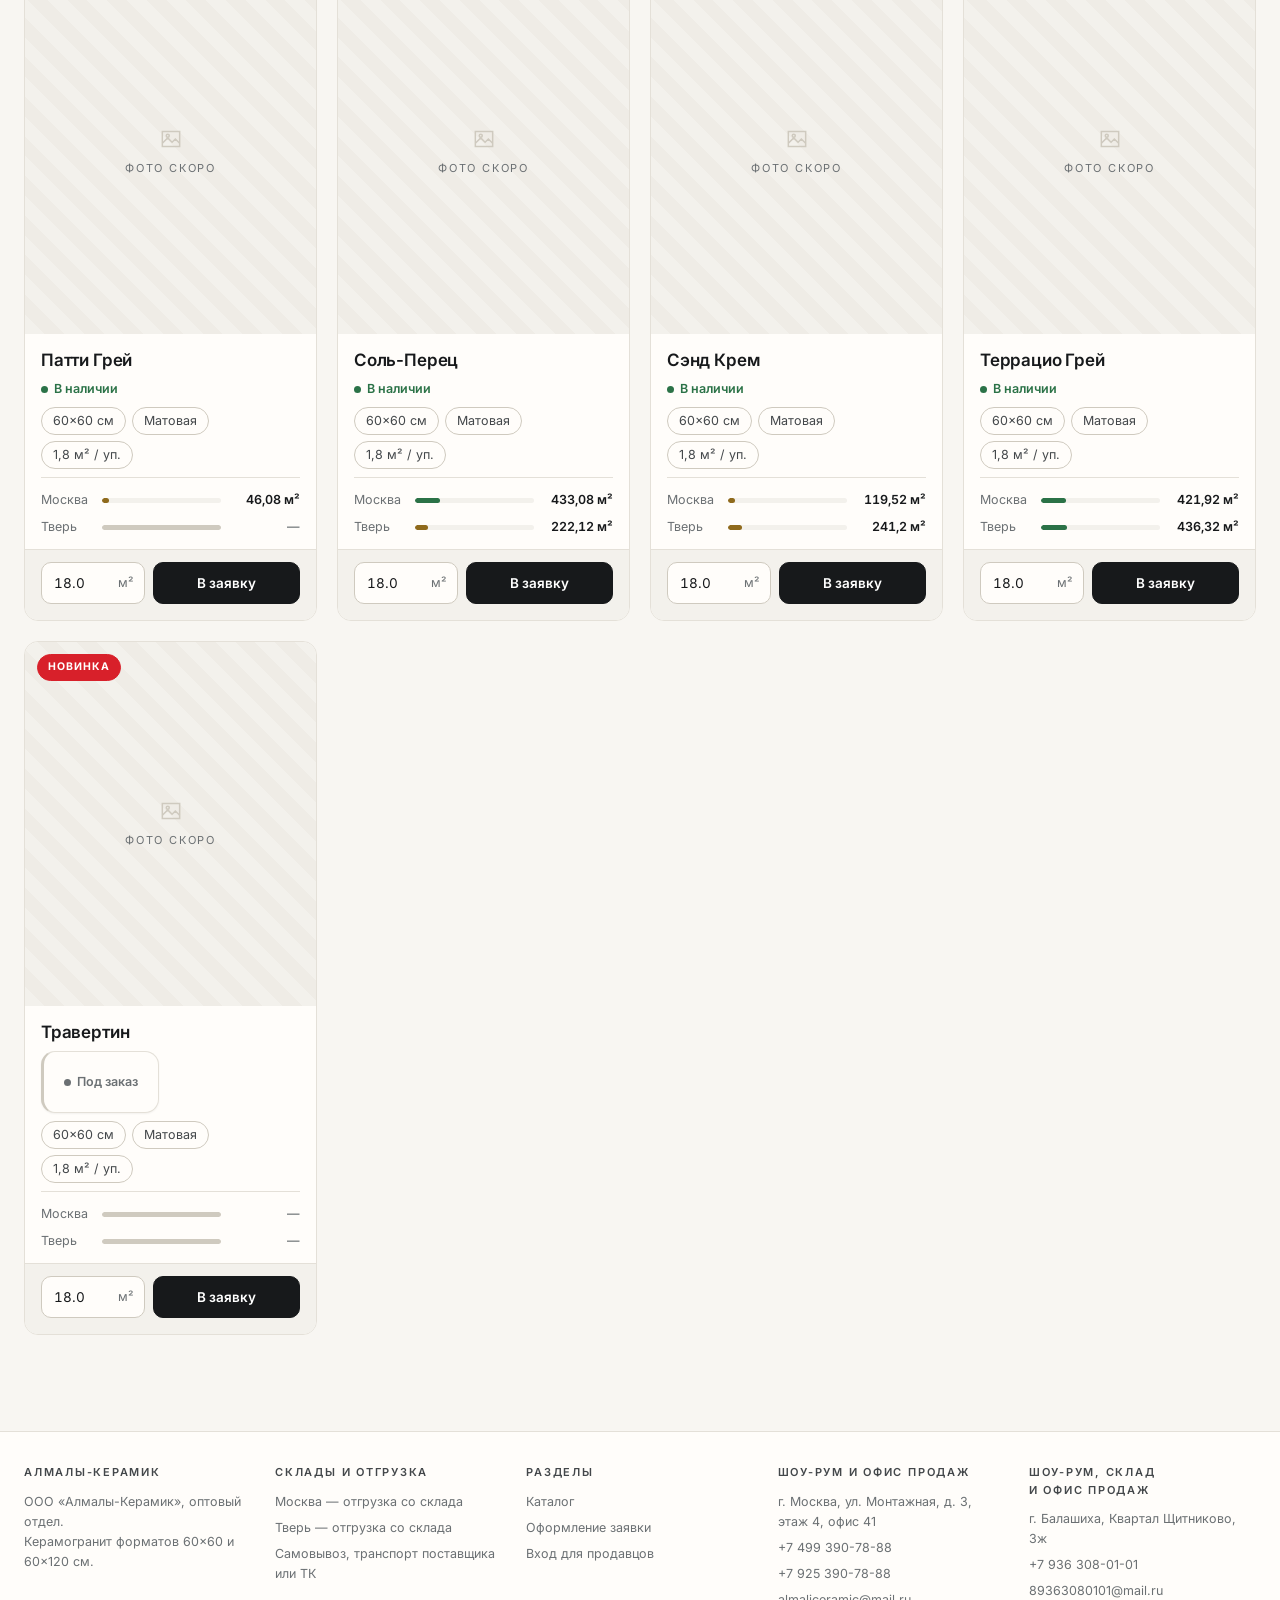
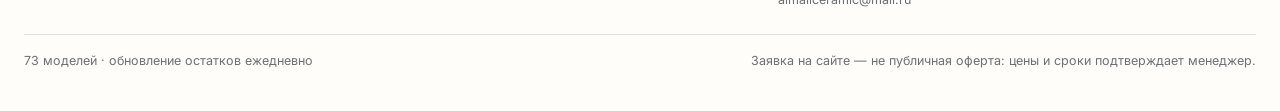
==== commit 43f937e8: "Контакты компании и уведомления о новых заявках - реальные адреса, телефоны и почта двух шоу-румов в" ====
--- a/docs/index.html
+++ b/docs/index.html
@@ -18,7 +18,7 @@
 <link rel="preconnect" href="https://fonts.gstatic.com" crossorigin>
 <link href="https://fonts.googleapis.com/css2?family=Cormorant+Garamond:wght@600&family=Inter:ital,wght@0,400;0,500;0,600;0,700;1,800&display=swap" rel="stylesheet">
 <script>try{var t=localStorage.getItem('almaly_theme');if(t)document.documentElement.dataset.theme=t;else if(matchMedia('(prefers-color-scheme: dark)').matches)document.documentElement.dataset.theme='dark'}catch(e){}</script>
-<link rel="stylesheet" href="style.css?v=2609021526">
+<link rel="stylesheet" href="style.css?v=2609042130">
 
 <header><div class="wrap head">
   <a class="logo" href="index.html" aria-label="Almali Ceramic — Алмалы-Керамик, на главную">
@@ -154,10 +154,7 @@
       <li><a href="admin.html">Вход для продавцов</a></li>
     </ul>
   </div>
-  <div id="foot-contacts">
-    <h4>Менеджер</h4>
-    <ul id="foot-contacts-list"></ul>
-  </div>
+  <div id="foot-contacts"></div>
   <div class="fine">
     <span id="stat"></span>
     <span>Заявка на сайте — не публичная оферта: цены и сроки подтверждает менеджер.</span>
@@ -169,7 +166,7 @@
   <a class="go" href="order.html">Оформить заявку</a>
 </div>
 <div id="toast" role="status" aria-live="polite"></div>
-<script src="theme.js?v=2609021526"></script>
-<script src="config.js?v=2609021526"></script>
-<script src="app.js?v=2609021526"></script>
+<script src="theme.js?v=2609042130"></script>
+<script src="config.js?v=2609042130"></script>
+<script src="app.js?v=2609042130"></script>
 <script>renderCatalog()</script>
